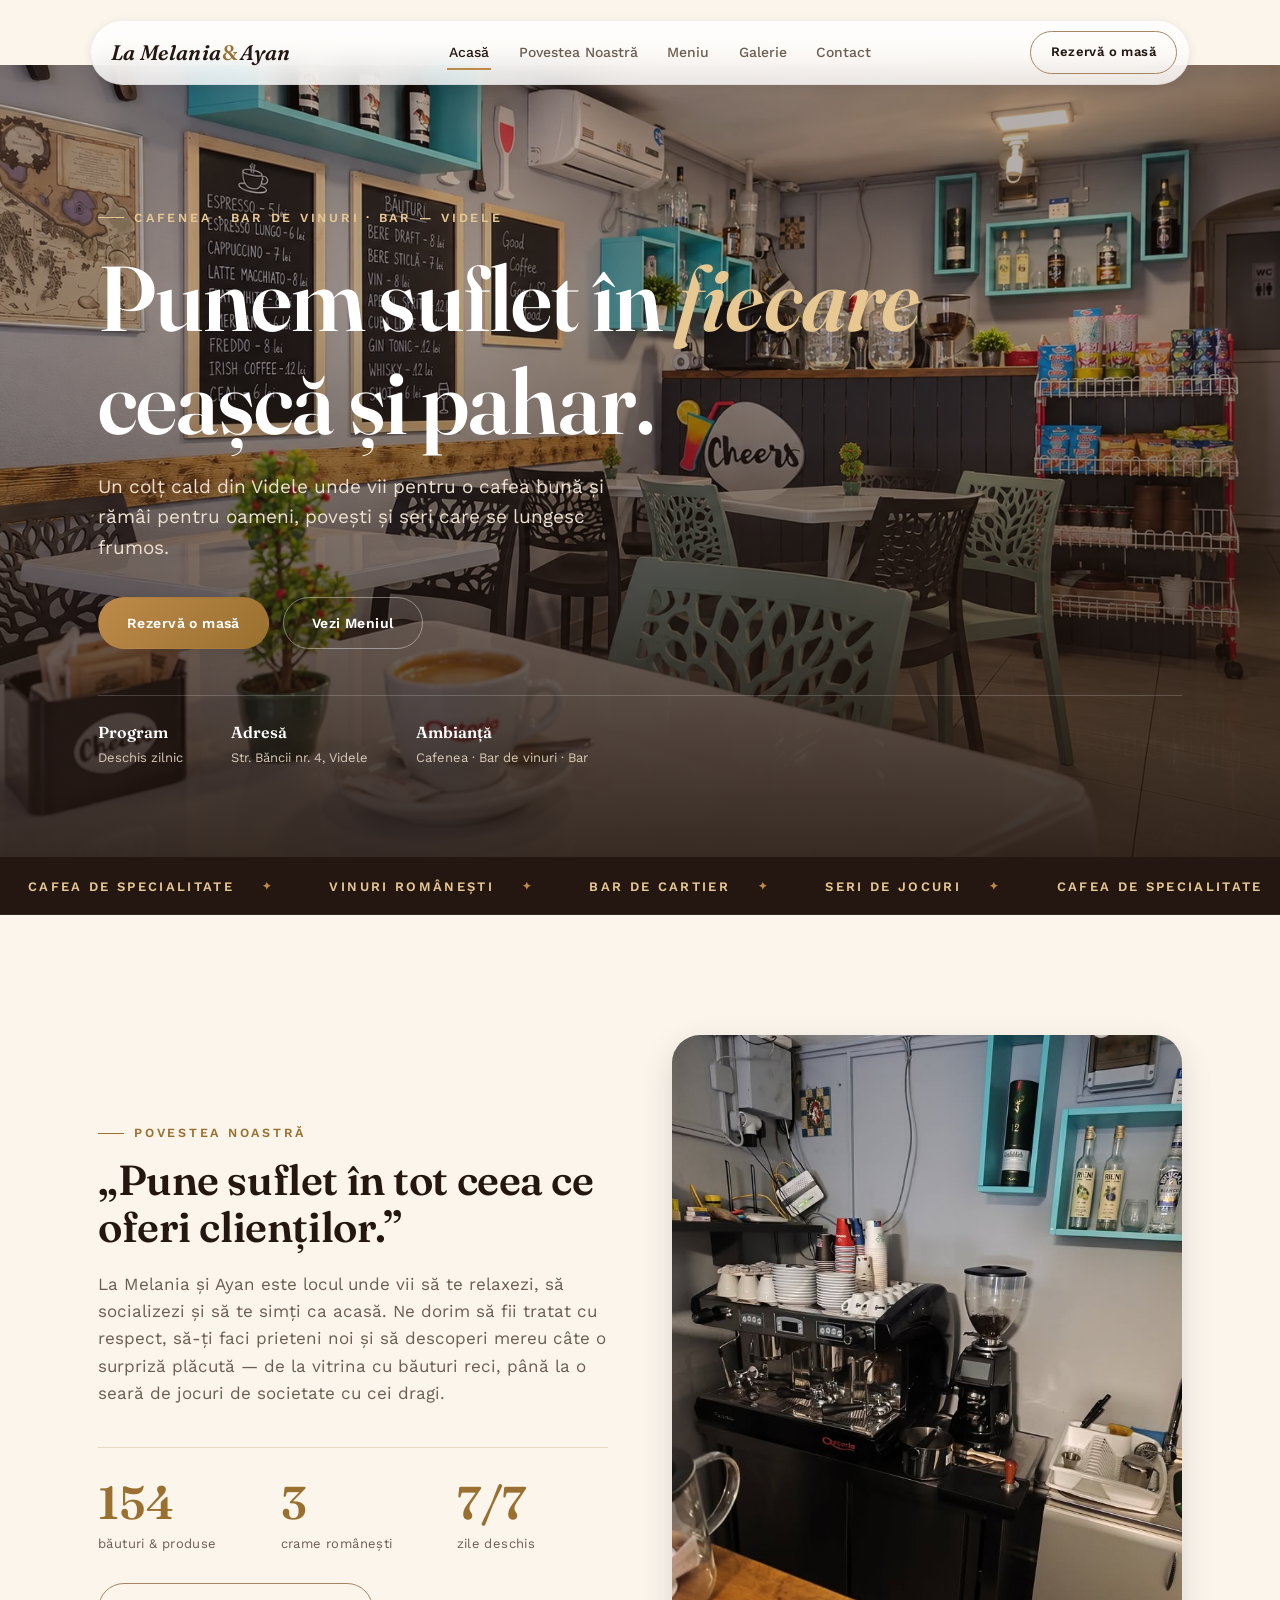
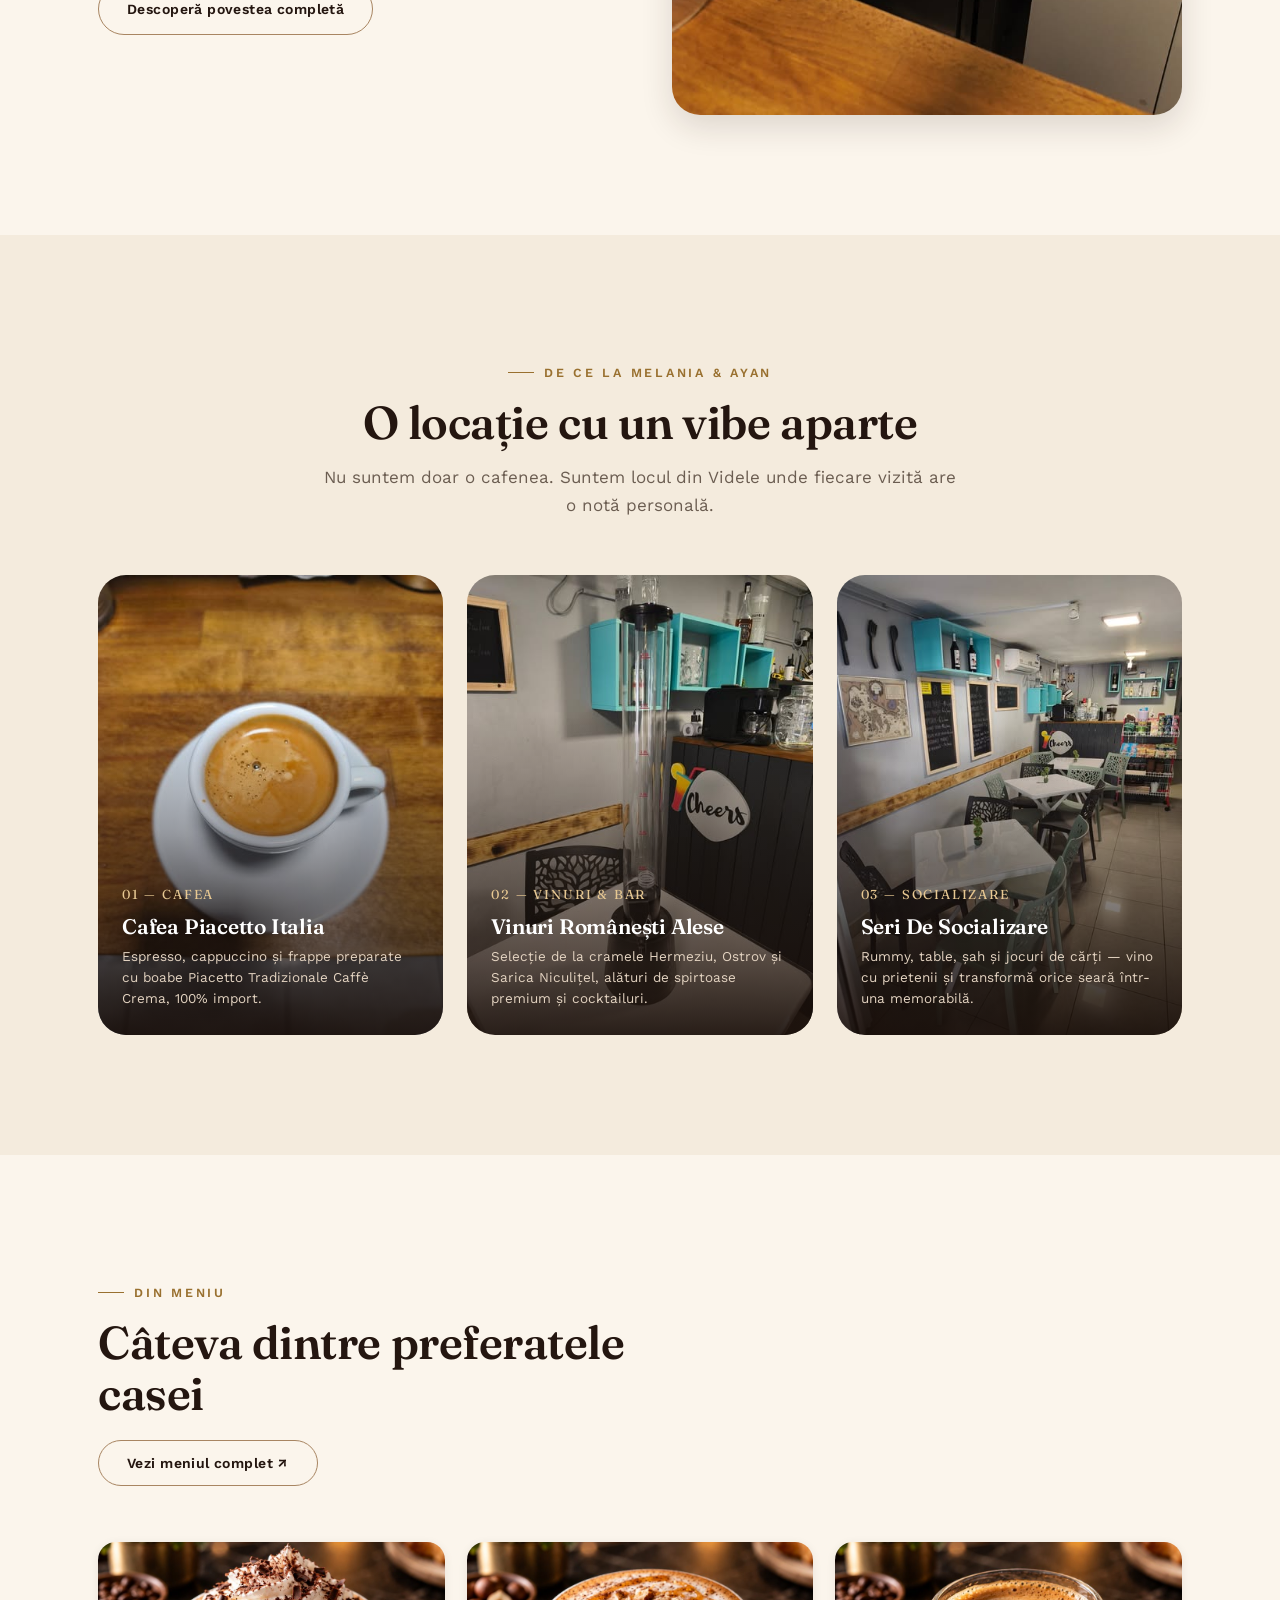
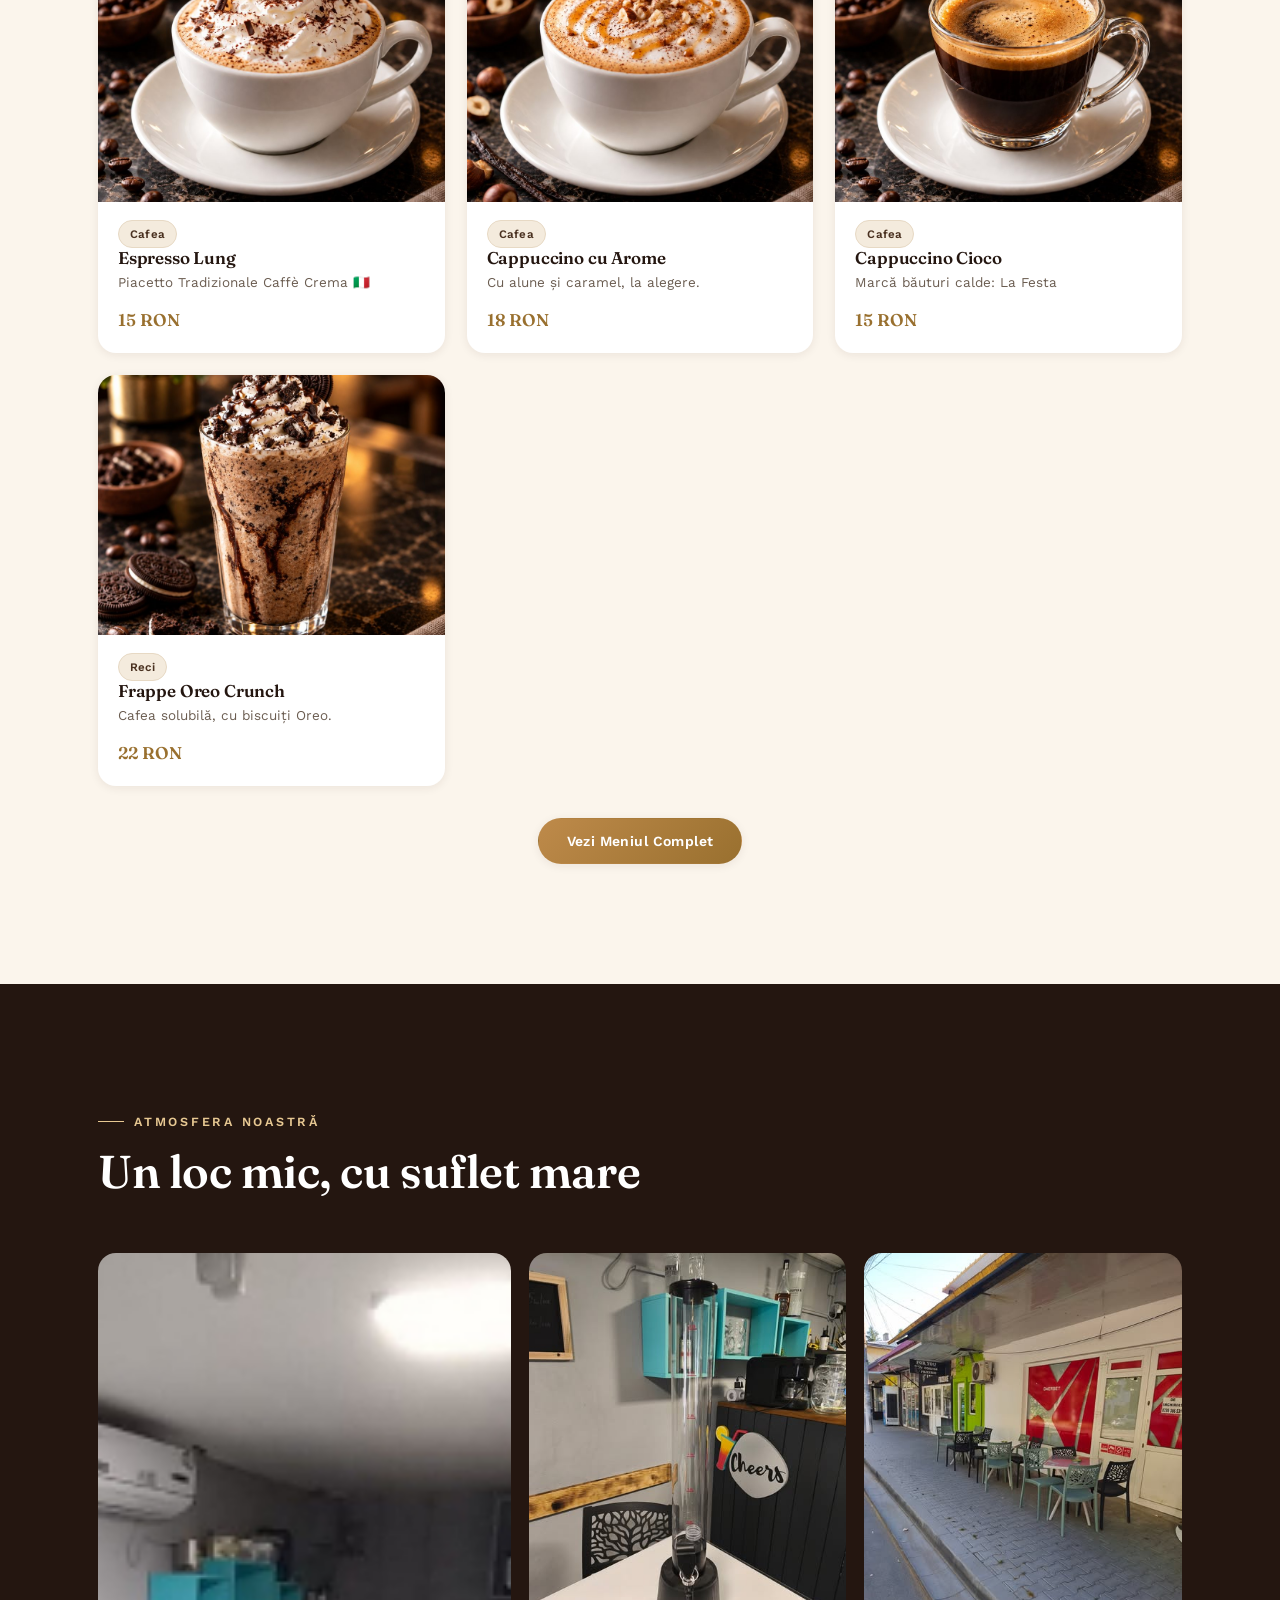
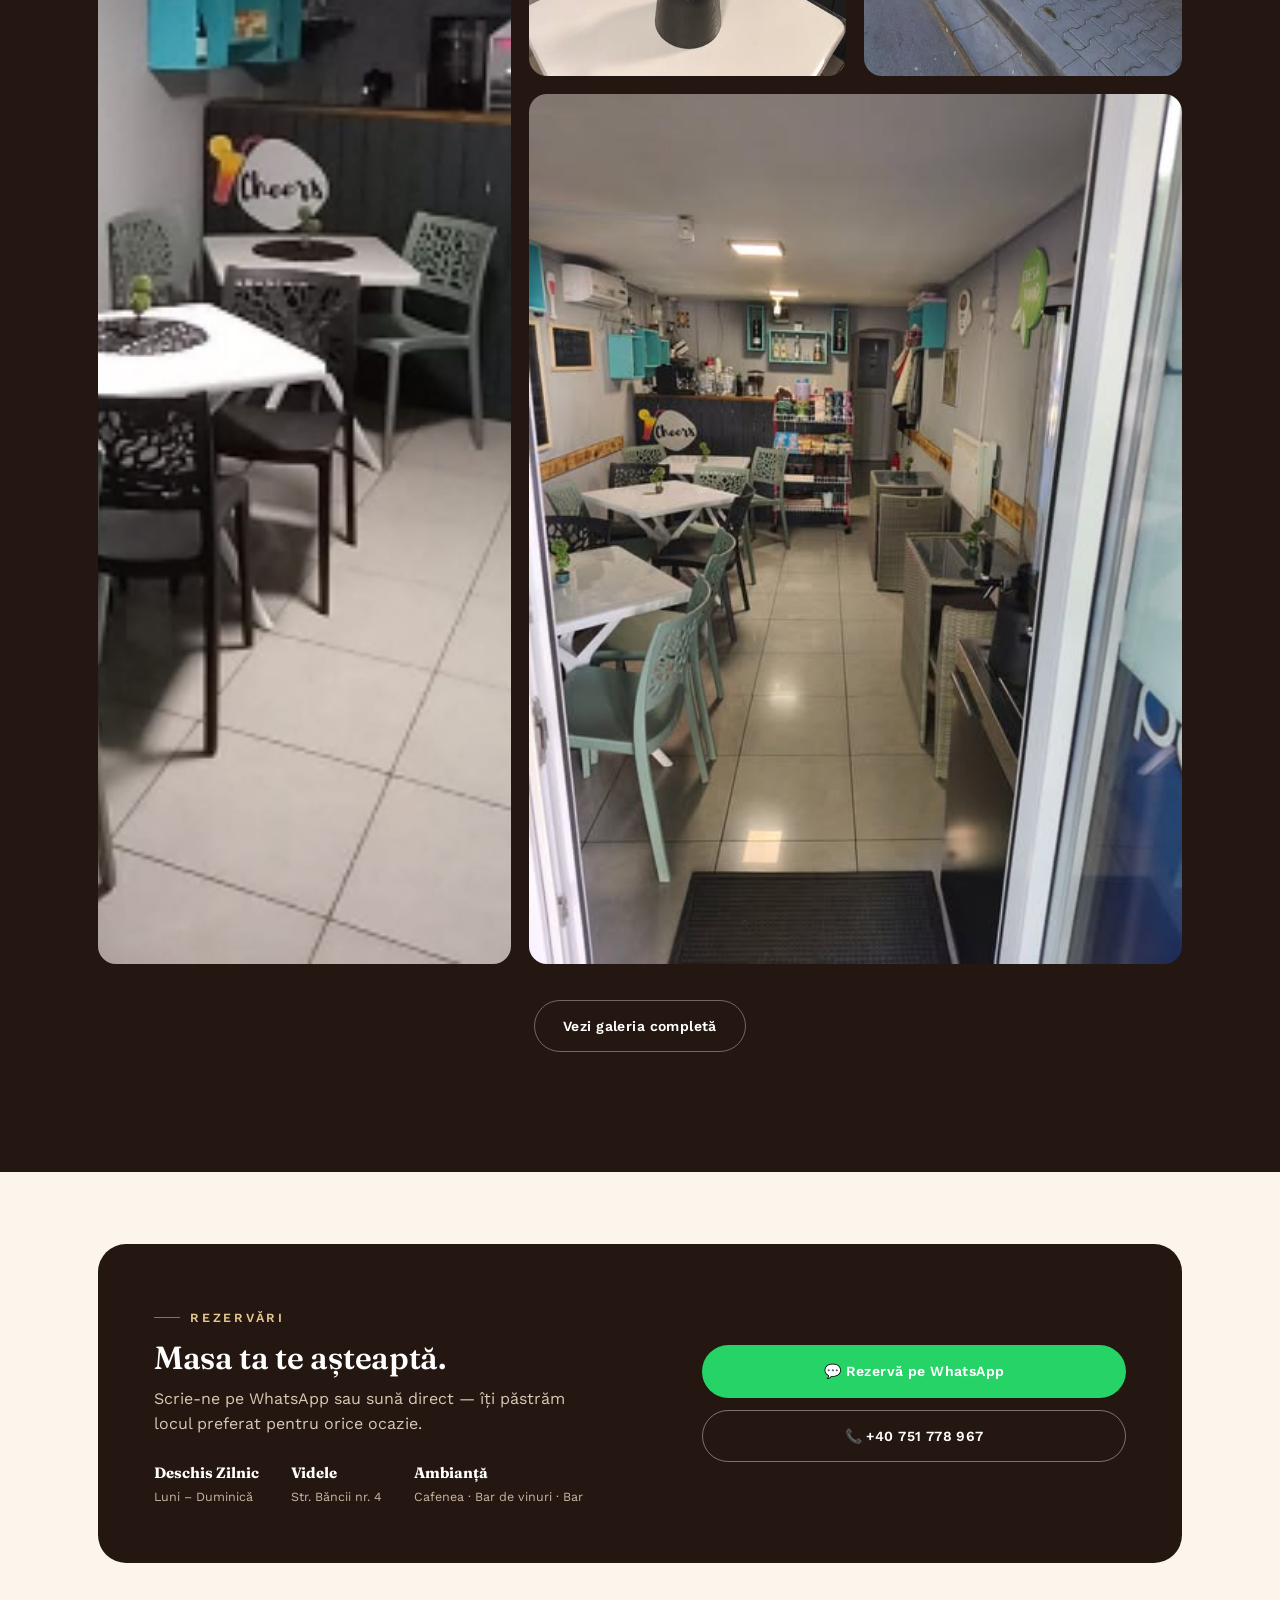
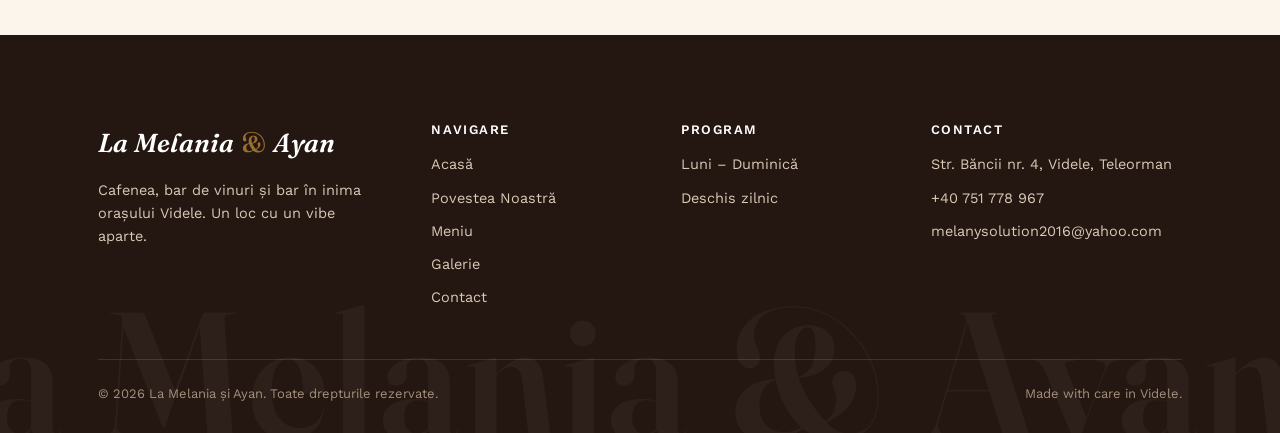
==== index.html @ 6fc686be "Add 9:16 mobile hero video Mobile viewports (<769px) now get their own vertical hero video instead o" ====
<!DOCTYPE html>
<html lang="ro">
<head>
<meta charset="UTF-8">
<meta name="viewport" content="width=device-width, initial-scale=1.0">
<title>La Melania și Ayan — Coffee Shop &amp; Wine Bar, Videle</title>
<meta name="description" content="La Melania și Ayan — cafenea, bar de vinuri și bar în Videle, Teleorman. Cafea de specialitate, vinuri românești și seri relaxate, într-un loc cu suflet.">
<link rel="icon" href="images/logo.png">
<link rel="preconnect" href="https://fonts.googleapis.com">
<link rel="preconnect" href="https://fonts.gstatic.com" crossorigin>
<link href="https://fonts.googleapis.com/css2?family=Fraunces:ital,opsz,wght@0,9..144,500;0,9..144,600;1,9..144,500&family=Work+Sans:wght@400;500;600;700&display=swap" rel="stylesheet">
<link rel="stylesheet" href="css/style.css">
</head>
<body>

<div class="nav-wrap">
  <nav class="navbar">
    <a href="index.html" class="nav-logo brand-wordmark">La Melania <span class="amp">&amp;</span> Ayan</a>
    <div class="nav-links">
      <a href="index.html">Acasă</a>
      <a href="despre.html">Povestea Noastră</a>
      <a href="meniu.html">Meniu</a>
      <a href="galerie.html">Galerie</a>
      <a href="contact.html">Contact</a>
    </div>
    <div class="nav-cta">
      <a href="contact.html" class="btn btn-ghost btn-sm">Rezervă o masă</a>
      <button class="nav-burger" aria-label="Meniu"><span></span><span></span><span></span></button>
    </div>
  </nav>
</div>
<div class="mobile-menu">
  <a href="index.html">Acasă</a>
  <a href="despre.html">Povestea Noastră</a>
  <a href="meniu.html">Meniu</a>
  <a href="galerie.html">Galerie</a>
  <a href="contact.html">Contact</a>
  <a href="contact.html" class="btn btn-primary">Rezervă o masă</a>
</div>

<!-- ================= HERO ================= -->
<header class="hero">
  <div class="hero-media">
    <video class="hero-bg-video-desktop" autoplay muted loop playsinline poster="images/hero-interior.webp">
      <source src="videos/hero-desktop.mp4" type="video/mp4">
    </video>
    <video class="hero-bg-video-mobile" autoplay muted loop playsinline poster="images/hero-interior.webp">
      <source src="videos/hero-mobile.mp4" type="video/mp4">
    </video>
  </div>
  <div class="container hero-content">
    <span class="eyebrow">Cafenea · Bar de Vinuri · Bar — Videle</span>
    <h1 class="hero-title">Punem suflet în <em>fiecare</em> ceașcă și pahar.</h1>
    <p class="hero-sub">Un colț cald din Videle unde vii pentru o cafea bună și rămâi pentru oameni, povești și seri care se lungesc frumos.</p>
    <div class="hero-actions">
      <a href="contact.html" class="btn btn-primary">Rezervă o masă</a>
      <a href="meniu.html" class="btn btn-ghost" style="color:#fff;border-color:rgba(255,255,255,.4)">Vezi Meniul</a>
    </div>
    <div class="hero-meta">
      <div><strong>Program</strong>Deschis zilnic</div>
      <div><strong>Adresă</strong>Str. Băncii nr. 4, Videle</div>
      <div><strong>Ambianță</strong>Cafenea · Bar de vinuri · Bar</div>
    </div>
  </div>
</header>

<!-- ================= MARQUEE ================= -->
<div class="marquee">
  <div class="marquee-track">
    <span>Cafea De Specialitate</span><span>Vinuri Românești</span><span>Bar De Cartier</span><span>Seri De Jocuri</span>
    <span>Cafea De Specialitate</span><span>Vinuri Românești</span><span>Bar De Cartier</span><span>Seri De Jocuri</span>
  </div>
</div>

<!-- ================= STORY TEASER ================= -->
<section class="section">
  <div class="container">
    <div class="grid-split">
      <div class="reveal">
        <span class="eyebrow">Povestea Noastră</span>
        <h2 style="font-size:clamp(28px,3.6vw,42px);margin-top:14px;">„Pune suflet în tot ceea ce oferi clienților.”</h2>
        <p style="margin-top:20px;color:var(--ink-soft);font-size:17px;">
          La Melania și Ayan este locul unde vii să te relaxezi, să socializezi și să te simți ca acasă. Ne dorim să fii tratat cu respect,
          să-ți faci prieteni noi și să descoperi mereu câte o surpriză plăcută — de la vitrina cu băuturi reci, până la o seară de jocuri
          de societate cu cei dragi.
        </p>
        <div class="counter-row">
          <div class="counter-item"><strong data-count="154">0</strong><span>băuturi &amp; produse</span></div>
          <div class="counter-item"><strong data-count="3">0</strong><span>crame românești</span></div>
          <div class="counter-item"><strong data-count="7" data-suffix="/7">0</strong><span>zile deschis</span></div>
        </div>
        <a href="despre.html" class="btn btn-ghost" style="margin-top:28px;">Descoperă povestea completă</a>
      </div>
      <div class="reveal" style="border-radius:var(--radius-lg);overflow:hidden;box-shadow:var(--shadow-md);">
        <img src="images/espresso-machine.jpg" alt="Aparatul de espresso La Melania și Ayan">
      </div>
    </div>
  </div>
</section>

<!-- ================= FEATURE CARDS ================= -->
<section class="section section--cream">
  <div class="container">
    <div class="section-head center">
      <span class="eyebrow">De Ce La Melania &amp; Ayan</span>
      <h2>O locație cu un vibe aparte</h2>
      <p>Nu suntem doar o cafenea. Suntem locul din Videle unde fiecare vizită are o notă personală.</p>
    </div>
    <div class="reveal feature-grid">
      <div class="feature-card">
        <img src="images/espresso-cup.jpg" alt="Cafea Piacetto la La Melania și Ayan">
        <div class="feature-card-body">
          <span class="feature-card-num">01 — Cafea</span>
          <h3>Cafea Piacetto Italia</h3>
          <p>Espresso, cappuccino și frappe preparate cu boabe Piacetto Tradizionale Caffè Crema, 100% import.</p>
        </div>
      </div>
      <div class="feature-card">
        <img src="images/carafa.jpg" alt="Băuturi reci și limonadă la La Melania și Ayan">
        <div class="feature-card-body">
          <span class="feature-card-num">02 — Vinuri &amp; Bar</span>
          <h3>Vinuri Românești Alese</h3>
          <p>Selecție de la cramele Hermeziu, Ostrov și Sarica Niculițel, alături de spirtoase premium și cocktailuri.</p>
        </div>
      </div>
      <div class="feature-card">
        <img src="images/interior-tables.jpg" alt="Zona de mese și socializare la La Melania și Ayan">
        <div class="feature-card-body">
          <span class="feature-card-num">03 — Socializare</span>
          <h3>Seri De Socializare</h3>
          <p>Rummy, table, șah și jocuri de cărți — vino cu prietenii și transformă orice seară într-una memorabilă.</p>
        </div>
      </div>
    </div>
  </div>
</section>

<!-- ================= MENU HIGHLIGHT (PHOTOS) ================= -->
<section class="section">
  <div class="container">
    <div style="display:flex;justify-content:space-between;align-items:flex-end;flex-wrap:wrap;gap:20px;" class="section-head">
      <div>
        <span class="eyebrow">Din Meniu</span>
        <h2 style="margin-top:14px;">Câteva dintre preferatele casei</h2>
      </div>
      <button type="button" class="btn btn-ghost" id="openMenuModal">Vezi meniul complet ↗</button>
    </div>
    <div class="reveal menu-photo-grid">
      <div class="menu-photo-card">
        <div class="photo"><img src="images/menu/espresso-lung.jpg" alt="Espresso Lung La Melania și Ayan"></div>
        <div class="caption">
          <span class="tag">Cafea</span>
          <h3>Espresso Lung</h3>
          <p>Piacetto Tradizionale Caffè Crema 🇮🇹</p>
          <p class="price">15 RON</p>
        </div>
      </div>
      <div class="menu-photo-card">
        <div class="photo"><img src="images/menu/cappuccino-arome.jpg" alt="Cappuccino cu Arome La Melania și Ayan"></div>
        <div class="caption">
          <span class="tag">Cafea</span>
          <h3>Cappuccino cu Arome</h3>
          <p>Cu alune și caramel, la alegere.</p>
          <p class="price">18 RON</p>
        </div>
      </div>
      <div class="menu-photo-card">
        <div class="photo"><img src="images/menu/cappuccino-cioco.jpg" alt="Cappuccino Cioco La Melania și Ayan"></div>
        <div class="caption">
          <span class="tag">Cafea</span>
          <h3>Cappuccino Cioco</h3>
          <p>Marcă băuturi calde: La Festa</p>
          <p class="price">15 RON</p>
        </div>
      </div>
      <div class="menu-photo-card">
        <div class="photo"><img src="images/menu/frappe-oreo.jpg" alt="Frappe Oreo Crunch La Melania și Ayan"></div>
        <div class="caption">
          <span class="tag">Reci</span>
          <h3>Frappe Oreo Crunch</h3>
          <p>Cafea solubilă, cu biscuiți Oreo.</p>
          <p class="price">22 RON</p>
        </div>
      </div>
    </div>
    <div style="text-align:center;margin-top:32px;">
      <button type="button" class="btn btn-primary" id="openMenuModal2">Vezi Meniul Complet</button>
    </div>
  </div>
</section>

<!-- ================= FULL MENU MODAL ================= -->
<div class="menu-modal-overlay" id="menuModalOverlay">
  <div class="menu-modal-panel">
    <div class="menu-modal-head">
      <div>
        <span class="eyebrow">Meniu Complet</span>
        <h2 style="margin-top:10px;">La Melania &amp; Ayan</h2>
      </div>
      <button type="button" class="menu-modal-close" id="closeMenuModal" aria-label="Închide">✕</button>
    </div>
    <div class="menu-modal-toolbar">
      <div class="menu-toolbar" style="margin-bottom:0;">
        <div class="pill-tabs" id="modalMenuTabs"></div>
        <div class="menu-search"><input type="text" id="modalMenuSearch" placeholder="Caută în meniu…"></div>
      </div>
    </div>
    <div class="menu-modal-body" id="modalMenuPanel"></div>
  </div>
</div>

<!-- ================= GALLERY TEASER ================= -->
<section class="section section--dark">
  <div class="container">
    <div class="section-head">
      <span class="eyebrow">Atmosfera Noastră</span>
      <h2>Un loc mic, cu suflet mare</h2>
    </div>
    <div class="reveal gallery-teaser-grid">
      <a href="galerie.html" class="span-2-rows">
        <img src="images/interior-wide.jpg" alt="Interior La Melania și Ayan">
      </a>
      <a href="galerie.html">
        <img src="images/carafa.jpg" alt="Limonadă la dozator">
      </a>
      <a href="galerie.html">
        <img src="images/storefront.jpg" alt="Terasa La Melania și Ayan">
      </a>
      <a href="galerie.html" class="span-2-cols">
        <img src="images/interior-entrance.jpg" alt="Intrare La Melania și Ayan">
      </a>
    </div>
    <div style="text-align:center;margin-top:36px;">
      <a href="galerie.html" class="btn btn-ghost">Vezi galeria completă</a>
    </div>
  </div>
</section>

<!-- ================= WHATSAPP RESERVATION CTA ================= -->
<section class="section--tight">
  <div class="container">
    <div class="reveal cta-band">
      <div class="cta-band-info">
        <span class="eyebrow" style="color:var(--gold-soft);">Rezervări</span>
        <h3 style="margin-top:12px;">Masa ta te așteaptă.</h3>
        <p>Scrie-ne pe WhatsApp sau sună direct — îți păstrăm locul preferat pentru orice ocazie.</p>
        <div class="cta-hours">
          <div><strong>Deschis Zilnic</strong>Luni – Duminică</div>
          <div><strong>Videle</strong>Str. Băncii nr. 4</div>
          <div><strong>Ambianță</strong>Cafenea · Bar de vinuri · Bar</div>
        </div>
      </div>
      <div class="cta-band-actions">
        <a href="https://wa.me/40751778967?text=Bună%2C%20aș%20dori%20să%20rezerv%20o%20masă%20la%20La%20Melania%20și%20Ayan." class="btn btn-whatsapp" target="_blank" rel="noopener">💬 Rezervă pe WhatsApp</a>
        <a href="tel:+40751778967" class="btn btn-ghost" style="color:#fff;border-color:rgba(255,255,255,.4)">📞 +40 751 778 967</a>
      </div>
    </div>
  </div>
</section>

<footer class="site-footer">
  <span class="footer-watermark">La Melania &amp; Ayan</span>
  <div class="container">
    <div class="footer-grid">
      <div>
        <div class="footer-brand"><span class="brand-wordmark">La Melania <span class="amp">&amp;</span> Ayan</span></div>
        <p style="font-size:14.5px;max-width:32ch;">Cafenea, bar de vinuri și bar în inima orașului Videle. Un loc cu un vibe aparte.</p>
      </div>
      <div class="footer-col">
        <h4>Navigare</h4>
        <ul>
          <li><a href="index.html">Acasă</a></li>
          <li><a href="despre.html">Povestea Noastră</a></li>
          <li><a href="meniu.html">Meniu</a></li>
          <li><a href="galerie.html">Galerie</a></li>
          <li><a href="contact.html">Contact</a></li>
        </ul>
      </div>
      <div class="footer-col">
        <h4>Program</h4>
        <ul>
          <li>Luni – Duminică</li>
          <li>Deschis zilnic</li>
        </ul>
      </div>
      <div class="footer-col">
        <h4>Contact</h4>
        <ul>
          <li>Str. Băncii nr. 4, Videle, Teleorman</li>
          <li><a href="tel:+40751778967">+40 751 778 967</a></li>
          <li><a href="mailto:melanysolution2016@yahoo.com">melanysolution2016@yahoo.com</a></li>
        </ul>
      </div>
    </div>
    <div class="footer-bottom">
      <span>© 2026 La Melania și Ayan. Toate drepturile rezervate.</span>
      <span>Made with care in Videle.</span>
    </div>
  </div>
</footer>

<script src="js/menu-data.js"></script>
<script src="js/menu-render.js"></script>
<script src="js/main.js"></script>
<script>
  (function () {
    const overlay = document.getElementById("menuModalOverlay");
    const openBtns = [document.getElementById("openMenuModal"), document.getElementById("openMenuModal2")];
    const closeBtn = document.getElementById("closeMenuModal");
    if (!overlay) return;

    function openModal() {
      overlay.classList.add("is-open");
      document.body.classList.add("modal-open");
      initMenuUI({
        tabsEl: document.getElementById("modalMenuTabs"),
        panelEl: document.getElementById("modalMenuPanel"),
        searchEl: document.getElementById("modalMenuSearch"),
      });
    }
    function closeModal() {
      overlay.classList.remove("is-open");
      document.body.classList.remove("modal-open");
    }

    openBtns.forEach((btn) => btn && btn.addEventListener("click", openModal));
    closeBtn.addEventListener("click", closeModal);
    overlay.addEventListener("click", (e) => { if (e.target === overlay) closeModal(); });
    document.addEventListener("keydown", (e) => { if (e.key === "Escape") closeModal(); });
  })();
</script>
</body>
</html>
---- css/style.css ----
/* ============================================================
   La Melania și Ayan — design tokens + base styles
   ============================================================ */

:root{
  /* -- palette: light cream mixed with warm espresso cocoa -- */
  --cream:        #FBF5EC;
  --cream-soft:   #F4EBDD;
  --cream-line:   #E7D9C4;
  --paper:        #FFFFFF;

  --cocoa-950:    #241610;
  --cocoa-900:    #2E1D14;
  --cocoa-700:    #4A3120;
  --cocoa-500:    #6E4B32;
  --cocoa-300:    #A88562;

  --gold:         #BE8A4A;
  --gold-dark:    #99702F;
  --gold-soft:    #E7C892;

  --ink:          #2A2019;
  --ink-soft:     #6B5D51;

  --shadow-sm:    0 2px 10px rgba(46, 29, 20, 0.08);
  --shadow-md:    0 12px 32px rgba(46, 29, 20, 0.14);
  --shadow-lg:    0 24px 60px rgba(46, 29, 20, 0.22);

  --radius-sm:    10px;
  --radius-md:    18px;
  --radius-lg:    28px;
  --radius-pill:  999px;

  --font-display: "Fraunces", "Iowan Old Style", Georgia, serif;
  --font-body:    "Work Sans", "Segoe UI", sans-serif;

  --container:    1180px;
}

*, *::before, *::after{ box-sizing: border-box; }
html{ scroll-behavior: auto; }
body{
  margin:0;
  background: var(--cream);
  color: var(--ink);
  font-family: var(--font-body);
  font-size: 16px;
  line-height: 1.6;
  -webkit-font-smoothing: antialiased;
  overflow-x: hidden;
}
img{ max-width:100%; display:block; }
a{ color: inherit; text-decoration: none; }
ul{ list-style:none; margin:0; padding:0; }
h1,h2,h3,h4{
  font-family: var(--font-display);
  font-weight: 600;
  color: var(--cocoa-950);
  line-height: 1.12;
  margin: 0;
  letter-spacing: -0.01em;
}
p{ margin:0; }
button{ font-family: inherit; cursor:pointer; }

.container{
  width:100%;
  max-width: var(--container);
  margin-inline:auto;
  padding-inline: clamp(20px, 5vw, 48px);
}

.eyebrow{
  display:inline-flex;
  align-items:center;
  gap:10px;
  font-family: var(--font-body);
  font-size: 12.5px;
  font-weight: 600;
  letter-spacing: 0.22em;
  text-transform: uppercase;
  color: var(--gold-dark);
}
.eyebrow::before{
  content:"";
  width: 26px; height:1px;
  background: var(--gold-dark);
  display:inline-block;
}

.section{ padding: clamp(64px, 10vw, 120px) 0; }
.section--tight{ padding: clamp(40px, 6vw, 72px) 0; }
.section--cream{ background: var(--cream-soft); }
.section--dark{ background: var(--cocoa-950); color: var(--cream-soft); }
.section--dark h1, .section--dark h2, .section--dark h3{ color: var(--paper); }
.section--dark .eyebrow{ color: var(--gold-soft); }
.section--dark .eyebrow::before{ background: var(--gold-soft); }

.section-head{
  max-width: 640px;
  margin-bottom: clamp(32px, 5vw, 56px);
}
.section-head.center{ margin-inline:auto; text-align:center; }
.section-head h2{ font-size: clamp(30px, 4vw, 46px); margin-top:14px; }
.section-head p{ margin-top:16px; color: var(--ink-soft); font-size:17px; }
.section--dark .section-head p{ color: #D9C9B6; }

/* ---------------- buttons ---------------- */
.btn{
  display:inline-flex;
  align-items:center;
  justify-content:center;
  gap:8px;
  padding: 14px 28px;
  border-radius: var(--radius-pill);
  font-size: 14px;
  font-weight: 600;
  letter-spacing: 0.03em;
  border: 1px solid transparent;
  transition: transform .25s ease, box-shadow .25s ease, background .25s ease, color .25s ease, border-color .25s ease;
  white-space: nowrap;
}
.btn-primary{
  background: linear-gradient(135deg, var(--gold) 0%, var(--gold-dark) 100%);
  color: #fff;
  box-shadow: var(--shadow-sm);
}
.btn-primary:hover{ transform: translateY(-2px); box-shadow: var(--shadow-md); }
.btn-ghost{
  background: transparent;
  color: var(--cocoa-950);
  border-color: var(--cocoa-300);
}
.btn-ghost:hover{ background: var(--cocoa-950); color:#fff; border-color: var(--cocoa-950); }
.section--dark .btn-ghost{ color:#fff; border-color: rgba(255,255,255,.35); }
.section--dark .btn-ghost:hover{ background:#fff; color: var(--cocoa-950); }
.btn-sm{ padding: 10px 20px; font-size: 13px; }

/* ---------------- navbar (floating pill, sticky) ---------------- */
.nav-wrap{
  position: sticky;
  top: clamp(10px, 2vw, 20px);
  z-index: 100;
  padding-inline: clamp(14px, 4vw, 32px);
  display:flex;
  justify-content:center;
  pointer-events:none;
}
.navbar{
  pointer-events:all;
  width:100%;
  max-width: 1100px;
  display:flex;
  align-items:center;
  justify-content:space-between;
  gap: 18px;
  background: rgba(255,255,255,0.82);
  backdrop-filter: blur(14px) saturate(160%);
  -webkit-backdrop-filter: blur(14px) saturate(160%);
  border: 1px solid rgba(46,29,20,0.06);
  border-radius: var(--radius-pill);
  padding: 10px 12px 10px 20px;
  box-shadow: var(--shadow-sm);
  transition: box-shadow .3s ease, padding .3s ease, background .3s ease;
}
.navbar.is-scrolled{
  box-shadow: var(--shadow-md);
  background: rgba(255,255,255,0.94);
}
.brand-wordmark{
  font-family: var(--font-display);
  font-style: italic;
  font-weight: 600;
  letter-spacing: 0.01em;
  white-space: nowrap;
}
.brand-wordmark .amp{
  font-style: normal;
  color: var(--gold-dark);
  margin: 0 .06em;
  font-weight: 500;
}
.nav-logo{
  display:flex; align-items:center;
  font-size: 21px;
  color: var(--cocoa-950);
}
.nav-logo .amp{ color: var(--gold-dark); }
.nav-links{
  display:flex;
  align-items:center;
  gap: clamp(14px, 2vw, 30px);
}
.nav-links a{
  font-size: 14px;
  font-weight: 500;
  color: var(--ink-soft);
  position:relative;
  padding: 6px 2px;
  transition: color .2s ease;
}
.nav-links a::after{
  content:"";
  position:absolute; left:0; right:100%; bottom:0;
  height:2px; background: var(--gold);
  transition: right .25s ease;
}
.nav-links a:hover, .nav-links a.active{ color: var(--cocoa-950); }
.nav-links a:hover::after, .nav-links a.active::after{ right:0; }
.nav-cta{ display:flex; align-items:center; gap:10px; }
.nav-burger{
  display:none;
  width:40px; height:40px;
  border-radius:50%;
  border:1px solid var(--cream-line);
  background:#fff;
  align-items:center; justify-content:center;
  flex-direction:column; gap:4px;
}
.nav-burger span{ width:16px; height:2px; background: var(--cocoa-950); display:block; transition: all .25s ease; }
.nav-burger.is-open span:nth-child(1){ transform: translateY(6px) rotate(45deg); }
.nav-burger.is-open span:nth-child(2){ opacity:0; }
.nav-burger.is-open span:nth-child(3){ transform: translateY(-6px) rotate(-45deg); }

.mobile-menu{
  position: fixed;
  inset: 88px 14px auto 14px;
  background: var(--paper);
  border-radius: var(--radius-md);
  box-shadow: var(--shadow-lg);
  padding: 18px;
  display:flex;
  flex-direction:column;
  gap: 4px;
  transform: translateY(-12px);
  opacity:0;
  pointer-events:none;
  transition: all .28s ease;
  z-index: 99;
}
.mobile-menu.is-open{ transform: translateY(0); opacity:1; pointer-events:all; }
.mobile-menu a{
  padding: 13px 10px;
  font-size: 16px;
  font-weight: 500;
  border-bottom: 1px solid var(--cream-soft);
}
.mobile-menu .btn{ margin-top:10px; }

@media (max-width: 860px){
  .nav-links{ display:none; }
  .nav-burger{ display:flex; }
  .nav-cta .btn-ghost{ display:none; }
}

/* ---------------- hero ---------------- */
.hero{
  position:relative;
  min-height: 88vh;
  overflow:hidden;
}
.hero-media{
  position:absolute; inset:0;
  z-index:0;
}
.hero-media img, .hero-media video{
  width:100%; height:100%; object-fit:cover;
  filter: saturate(1.05) contrast(1.03);
}
.hero-media .hero-bg-video-desktop{ display:none; }
.hero-media .hero-bg-video-mobile{ display:block; }
@media (min-width: 769px){
  .hero-media .hero-bg-video-desktop{ display:block; }
  .hero-media .hero-bg-video-mobile{ display:none; }
}
.hero-media::after{
  content:"";
  position:absolute; inset:0;
  background: linear-gradient(180deg, rgba(36,22,16,.35) 0%, rgba(36,22,16,.35) 30%, rgba(30,18,12,.88) 100%);
}
.hero-content{
  position:absolute; z-index:1;
  left:0; right:0; bottom:0;
  width:100%;
  padding-bottom: clamp(48px, 7vw, 88px);
  color:#fff;
}
.hero-content .eyebrow{ color: var(--gold-soft); }
.hero-content .eyebrow::before{ background: var(--gold-soft); }
.hero-title{
  color: #fff;
  font-size: clamp(46px, 8vw, 92px);
  margin-top: 18px;
  max-width: 16ch;
}
.hero-title em{ font-style: italic; color: var(--gold-soft); }
.hero-sub{
  margin-top: 20px;
  max-width: 46ch;
  font-size: clamp(16px, 1.6vw, 19px);
  color: #EDE0D0;
}
.hero-actions{
  margin-top: 34px;
  display:flex; flex-wrap:wrap; gap:14px; align-items:center;
}
.hero-meta{
  margin-top: 46px;
  display:flex; flex-wrap:wrap; gap: clamp(20px,4vw,48px);
  padding-top: 24px;
  border-top: 1px solid rgba(255,255,255,.18);
}
.hero-meta div{ font-size:13px; color:#D9C9B6; }
.hero-meta strong{ display:block; font-family: var(--font-display); font-size:16px; color:#fff; margin-bottom:2px; font-weight:600; }

.page-hero{
  position:relative;
  min-height: 46vh;
  overflow:hidden;
}
.page-hero .hero-media img{ filter: saturate(1.02) contrast(1.02) brightness(.92); }
.page-hero .hero-content{ padding-bottom: clamp(40px,6vw,64px); }
.page-hero .hero-title{ font-size: clamp(38px, 6vw, 62px); }

/* ---------------- marquee ticker ---------------- */
.marquee{
  background: var(--cocoa-950);
  color: var(--gold-soft);
  overflow:hidden;
  white-space:nowrap;
  padding: 16px 0;
  border-bottom: 1px solid rgba(255,255,255,.08);
}
.marquee-track{
  display:inline-flex;
  animation: marquee-scroll 32s linear infinite;
}
.marquee-track span{
  display:inline-flex;
  align-items:center;
  font-family: var(--font-body);
  font-size: 13px;
  font-weight:600;
  letter-spacing: 0.18em;
  text-transform:uppercase;
  padding: 0 28px;
}
.marquee-track span::after{
  content:"✦";
  margin-left: 28px;
  color: var(--gold);
  font-size:11px;
}
@keyframes marquee-scroll{
  from{ transform: translateX(0); }
  to{ transform: translateX(-50%); }
}
@media (prefers-reduced-motion: reduce){
  .marquee-track{ animation: none; }
}

/* ---------------- counter stats ---------------- */
.counter-row{
  display:flex;
  flex-wrap:wrap;
  gap: clamp(28px, 5vw, 64px);
  margin-top: 40px;
  padding-top: 32px;
  border-top: 1px solid var(--cream-line);
}
.counter-item strong{
  display:block;
  font-family: var(--font-display);
  font-size: clamp(34px, 4vw, 46px);
  font-weight:600;
  color: var(--gold-dark);
  line-height:1;
}
.counter-item span{
  display:block;
  margin-top:8px;
  font-size: 13px;
  color: var(--ink-soft);
  letter-spacing:.03em;
}

/* ---------------- reusable responsive grids ---------------- */
.grid-split{
  display:grid;
  grid-template-columns: 1fr 1fr;
  gap: 64px;
  align-items:center;
}
.grid-split.uneven{ grid-template-columns: 1.1fr .9fr; align-items:start; }
@media (max-width: 860px){
  .grid-split, .grid-split.uneven{ grid-template-columns: 1fr; gap: 36px; }
}

.menu-highlight-grid{
  display:grid;
  grid-template-columns: repeat(4, 1fr);
  gap: 22px;
}
.menu-highlight-card{
  background: var(--paper);
  border-radius: var(--radius-md);
  overflow:hidden;
  box-shadow: var(--shadow-sm);
  padding: 26px 22px;
  min-width:0;
}
.menu-highlight-card h3{ font-size:18px; margin-top:14px; overflow-wrap:break-word; }
.menu-highlight-card p{ color:var(--ink-soft); font-size:14px; margin-top:6px; }
.menu-highlight-card .price{ margin-top:16px; font-family:var(--font-display); color:var(--gold-dark); font-size:19px; font-weight:600; }
@media (max-width: 980px){
  .menu-highlight-grid{ grid-template-columns: repeat(2, 1fr); }
}
@media (max-width: 560px){
  .menu-highlight-grid{ grid-template-columns: 1fr; }
}

.gallery-teaser-grid{
  display:grid;
  grid-template-columns: 1.3fr 1fr 1fr;
  gap: 18px;
}
.gallery-teaser-grid a{ border-radius: var(--radius-md); overflow:hidden; display:block; }
.gallery-teaser-grid a img{ width:100%; height:100%; object-fit:cover; }
.gallery-teaser-grid .span-2-rows{ grid-row: span 2; }
.gallery-teaser-grid .span-2-cols{ grid-column: span 2; }
@media (max-width: 860px){
  .gallery-teaser-grid{ grid-template-columns: 1fr 1fr; }
  .gallery-teaser-grid .span-2-rows{ grid-row: auto; }
}
@media (max-width: 560px){
  .gallery-teaser-grid{ grid-template-columns: 1fr; }
  .gallery-teaser-grid .span-2-cols{ grid-column: auto; }
}

.principii-grid{
  display:grid;
  grid-template-columns: repeat(3, 1fr);
  gap:0;
  border-top:1px solid var(--cream-line);
}
.principii-grid > div{ padding: 34px 32px; border-right:1px solid var(--cream-line); }
.principii-grid > div:first-child{ padding-left:0; }
.principii-grid > div:last-child{ padding-right:0; border-right:0; }
@media (max-width: 720px){
  .principii-grid{ grid-template-columns: 1fr; }
  .principii-grid > div{ padding: 26px 0 !important; border-right:0 !important; border-bottom:1px solid var(--cream-line); }
  .principii-grid > div:last-child{ border-bottom:0; }
}

/* ---------------- footer brand watermark ---------------- */
.site-footer{ position:relative; overflow:hidden; }
.footer-watermark{
  position:absolute;
  right: clamp(-20px, -2vw, 10px);
  bottom: clamp(-30px, -3vw, -10px);
  z-index:0;
  pointer-events:none;
  font-family: var(--font-display);
  font-size: clamp(60px, 14vw, 200px);
  font-weight:600;
  letter-spacing: 0.02em;
  color: rgba(255,255,255,0.045);
  white-space:nowrap;
  line-height:1;
  user-select:none;
}
.site-footer .container{ position:relative; z-index:1; }

/* ---------------- feature cards (image-backed) ---------------- */
.feature-grid{
  display:grid;
  grid-template-columns: repeat(3, 1fr);
  gap: 24px;
}
.feature-card{
  position:relative;
  border-radius: var(--radius-lg);
  overflow:hidden;
  aspect-ratio: 3/4;
  isolation:isolate;
}
.feature-card img{
  position:absolute; inset:0;
  width:100%; height:100%; object-fit:cover;
  transition: transform .6s ease;
  z-index:-2;
}
.feature-card::after{
  content:"";
  position:absolute; inset:0;
  background: linear-gradient(180deg, rgba(36,22,16,0) 30%, rgba(24,14,9,.92) 100%);
  z-index:-1;
}
.feature-card:hover img{ transform: scale(1.07); }
.feature-card-body{
  position:absolute; left:0; right:0; bottom:0;
  padding: 26px 24px;
  color:#fff;
}
.feature-card-num{
  font-family: var(--font-display);
  font-size:13px;
  color: var(--gold-soft);
  letter-spacing:.14em;
  text-transform:uppercase;
  margin-bottom:10px;
  display:block;
}
.feature-card-body h3{ color:#fff; font-size: 21px; }
.feature-card-body p{ margin-top:8px; font-size:13.5px; color:#E3D3C1; line-height:1.55; }
@media (max-width: 860px){
  .feature-grid{ grid-template-columns:1fr; }
  .feature-card{ aspect-ratio: 4/3; }
}

/* ---------------- filterable gallery ---------------- */
.filter-tabs{
  display:flex; gap:10px; flex-wrap:wrap;
  margin-bottom: 32px;
}

/* ---------------- WhatsApp reservation CTA ---------------- */
.cta-band{
  background: var(--cocoa-950);
  border-radius: var(--radius-lg);
  padding: clamp(36px,5vw,56px);
  display:grid;
  grid-template-columns: 1.2fr 1fr;
  gap: 40px;
  align-items:center;
  color:#fff;
}
.cta-band-info h3{ color:#fff; font-size: clamp(24px,3vw,32px); }
.cta-band-info p{ margin-top:10px; color:#D9C9B6; max-width:44ch; }
.cta-hours{
  display:flex; gap: clamp(16px,3vw,32px); flex-wrap:wrap;
  margin-top:24px;
}
.cta-hours div{ font-size:12.5px; color:#C9B7A2; }
.cta-hours strong{ display:block; font-family:var(--font-display); color:#fff; font-size:15px; margin-bottom:2px; }
.cta-band-actions{ display:flex; flex-direction:column; gap:12px; }
.btn-whatsapp{
  background:#25D366; color:#fff;
}
.btn-whatsapp:hover{ transform: translateY(-2px); box-shadow: var(--shadow-md); }
@media (max-width: 860px){
  .cta-band{ grid-template-columns:1fr; }
}

/* ---------------- cards / grid bits ---------------- */
.pill-tabs{
  display:flex; flex-wrap:wrap; gap:10px;
}
.pill-tab{
  padding: 10px 20px;
  border-radius: var(--radius-pill);
  border: 1px solid var(--cream-line);
  background: var(--paper);
  font-size: 13.5px;
  font-weight: 600;
  color: var(--ink-soft);
  transition: all .2s ease;
}
.pill-tab:hover{ border-color: var(--gold); color: var(--cocoa-950); }
.pill-tab.is-active{
  background: var(--cocoa-950);
  border-color: var(--cocoa-950);
  color: #fff;
}

.reveal{
  opacity:0;
  transform: translateY(28px);
  transition: opacity .7s ease, transform .7s ease;
}
.reveal.is-visible{ opacity:1; transform:none; }

/* ---------------- footer ---------------- */
.site-footer{
  background: var(--cocoa-950);
  color: #D9C9B6;
  padding: clamp(56px, 8vw, 88px) 0 28px;
}
.footer-grid{
  display:grid;
  grid-template-columns: 1.4fr 1fr 1fr 1.2fr;
  gap: 40px;
  padding-bottom: 40px;
  border-bottom: 1px solid rgba(255,255,255,.12);
}
.footer-brand{ display:flex; align-items:center; margin-bottom:14px; }
.footer-brand span{ font-size:26px; color:#fff; }
.footer-col h4{ color:#fff; font-family: var(--font-body); font-size:13px; letter-spacing:.12em; text-transform:uppercase; margin-bottom:16px; font-weight:600; }
.footer-col li{ margin-bottom:10px; font-size:14.5px; }
.footer-col a:hover{ color:#fff; }
.footer-bottom{
  display:flex; justify-content:space-between; flex-wrap:wrap; gap:10px;
  padding-top: 24px; font-size:13px; color:#a3907c;
}
@media (max-width: 860px){
  .footer-grid{ grid-template-columns: 1fr 1fr; }
}
@media (max-width: 560px){
  .footer-grid{ grid-template-columns: 1fr; }
}

/* ---------------- misc utility ---------------- */
.tag{
  display:inline-block;
  padding: 4px 11px;
  border-radius: var(--radius-pill);
  background: var(--cream-soft);
  border: 1px solid var(--cream-line);
  font-size: 11.5px;
  font-weight: 600;
  color: var(--cocoa-700);
  letter-spacing:.02em;
}
.divider-line{ height:1px; background: var(--cream-line); border:0; margin: 0; }

::selection{ background: var(--gold-soft); color: var(--cocoa-950); }

/* ---------------- menu page ---------------- */
.menu-toolbar{
  display:flex;
  justify-content:space-between;
  align-items:center;
  gap:24px;
  flex-wrap:wrap;
  margin-bottom: 40px;
}
.menu-search{
  position:relative;
  width: min(320px, 100%);
}
.menu-search input{
  width:100%;
  padding: 12px 18px 12px 42px;
  border-radius: var(--radius-pill);
  border: 1px solid var(--cream-line);
  background: var(--paper);
  font-family: var(--font-body);
  font-size: 14px;
  color: var(--ink);
}
.menu-search input:focus{ outline:2px solid var(--gold-soft); }
.menu-search::before{
  content:"⌕";
  position:absolute; left:16px; top:50%; transform:translateY(-50%);
  color: var(--ink-soft);
  font-size:16px;
}
.menu-group-head{
  display:flex; align-items:center; gap:12px;
  margin: 48px 0 8px;
}
.menu-group-head:first-child{ margin-top:0; }
.menu-group-icon{ font-size:22px; }
.menu-group-head h2{ font-size: clamp(22px,2.6vw,28px); }
.menu-subcat{ margin-top: 30px; }
.menu-subcat h3{
  font-family: var(--font-body);
  font-size: 12.5px;
  font-weight:700;
  letter-spacing:.1em;
  text-transform:uppercase;
  color: var(--gold-dark);
  margin-bottom: 4px;
}
.menu-subnote{ font-size:13px; color:var(--ink-soft); margin-bottom:14px; font-style:italic; }
.menu-items{
  display:grid;
  grid-template-columns: 1fr 1fr;
  gap: 4px 40px;
  margin-top: 14px;
}
.menu-item{
  display:flex;
  align-items:baseline;
  gap:10px;
  padding: 13px 0;
  border-bottom: 1px dashed var(--cream-line);
}
.menu-item-main{ display:flex; flex-direction:column; flex:1; min-width:0; }
.menu-item-name{ font-weight:600; font-size:15.5px; color: var(--cocoa-950); }
.menu-item-desc{ font-size:12.5px; color: var(--ink-soft); margin-top:2px; }
.menu-item-dots{ flex:1; }
.menu-item-price{
  font-family: var(--font-display);
  font-weight:600;
  font-size:15.5px;
  color: var(--gold-dark);
  white-space:nowrap;
}
.menu-item-price small{ font-size:10px; font-weight:600; opacity:.7; }
@media (max-width: 720px){
  .menu-items{ grid-template-columns: 1fr; }
}

/* ---------------- gallery ---------------- */
.gallery-grid{
  display:grid;
  grid-template-columns: repeat(3, 1fr);
  gap: 18px;
}
.gallery-item{
  border-radius: var(--radius-md);
  overflow:hidden;
  cursor: zoom-in;
  position:relative;
  aspect-ratio: 4/5;
}
.gallery-item img{ width:100%; height:100%; object-fit:cover; transition: transform .5s ease; }
.gallery-item:hover img{ transform: scale(1.06); }
.gallery-item.tall{ grid-row: span 2; aspect-ratio: unset; }
.gallery-item.wide{ grid-column: span 2; aspect-ratio: 16/9; }
@media (max-width: 860px){
  .gallery-grid{ grid-template-columns: repeat(2,1fr); }
  .gallery-item.wide{ grid-column: span 2; }
}
@media (max-width: 540px){
  .gallery-grid{ grid-template-columns: 1fr; }
  .gallery-item.tall{ grid-row: auto; }
  .gallery-item.wide{ grid-column: auto; }
}

.lightbox{
  position: fixed; inset:0; z-index: 200;
  background: rgba(20,12,8,.92);
  display:flex; align-items:center; justify-content:center;
  opacity:0; pointer-events:none;
  transition: opacity .25s ease;
  padding: 40px;
}
.lightbox.is-open{ opacity:1; pointer-events:all; }
.lightbox img{ max-width:100%; max-height:88vh; border-radius:12px; box-shadow: var(--shadow-lg); }
.lightbox-close{
  position:absolute; top:24px; right:28px;
  width:44px; height:44px; border-radius:50%;
  background:rgba(255,255,255,.12); color:#fff; border:1px solid rgba(255,255,255,.3);
  font-size:20px; display:flex; align-items:center; justify-content:center;
}
.lightbox-nav{
  position:absolute; top:50%; transform:translateY(-50%);
  width:48px; height:48px; border-radius:50%;
  background:rgba(255,255,255,.12); color:#fff; border:1px solid rgba(255,255,255,.3);
  font-size:20px; display:flex; align-items:center; justify-content:center;
}
.lightbox-prev{ left:24px; }
.lightbox-next{ right:24px; }

/* ---------------- featured menu photo grid ---------------- */
.menu-photo-grid{
  display:grid;
  grid-template-columns: repeat(3, 1fr);
  gap: 22px;
}
.menu-photo-card{
  border-radius: var(--radius-md);
  overflow:hidden;
  box-shadow: var(--shadow-sm);
  background: var(--paper);
}
.menu-photo-card .photo{
  aspect-ratio: 4/3;
  overflow:hidden;
}
.menu-photo-card .photo img{ width:100%; height:100%; object-fit:cover; transition: transform .5s ease; }
.menu-photo-card:hover .photo img{ transform: scale(1.06); }
.menu-photo-card .caption{
  padding: 18px 20px 20px;
}
.menu-photo-card .caption h3{ font-size:17px; }
.menu-photo-card .caption p{ margin-top:5px; font-size:13.5px; color:var(--ink-soft); }
.menu-photo-card .caption .price{ margin-top:12px; font-family:var(--font-display); color:var(--gold-dark); font-weight:600; font-size:17px; }
@media (max-width: 980px){
  .menu-photo-grid{ grid-template-columns: repeat(2, 1fr); }
}
@media (max-width: 560px){
  .menu-photo-grid{ grid-template-columns: 1fr; }
}

/* ---------------- full menu modal ---------------- */
.menu-modal-overlay{
  position: fixed; inset:0; z-index: 300;
  background: rgba(20,12,8,.72);
  display:flex; align-items:center; justify-content:center;
  padding: clamp(12px, 4vw, 40px);
  opacity:0; pointer-events:none;
  transition: opacity .25s ease;
}
.menu-modal-overlay.is-open{ opacity:1; pointer-events:all; }
.menu-modal-panel{
  background: var(--cream);
  border-radius: var(--radius-lg);
  width: min(880px, 100%);
  max-height: min(84vh, 900px);
  display:flex;
  flex-direction:column;
  box-shadow: var(--shadow-lg);
  transform: translateY(16px);
  transition: transform .25s ease;
}
.menu-modal-overlay.is-open .menu-modal-panel{ transform: translateY(0); }
.menu-modal-head{
  display:flex; align-items:flex-start; justify-content:space-between;
  gap:20px;
  padding: clamp(20px,4vw,32px) clamp(20px,4vw,32px) 0;
}
.menu-modal-head h2{ font-size: clamp(24px,3vw,32px); }
.menu-modal-close{
  width:40px; height:40px; border-radius:50%;
  background: var(--paper); border:1px solid var(--cream-line);
  display:flex; align-items:center; justify-content:center;
  font-size:18px; flex-shrink:0;
}
.menu-modal-toolbar{
  padding: 18px clamp(20px,4vw,32px) 0;
}
.menu-modal-body{
  padding: 8px clamp(20px,4vw,32px) clamp(20px,4vw,32px);
  overflow-y:auto;
}
body.modal-open{ overflow:hidden; }

/* ---------------- contact ---------------- */
.contact-grid{
  display:grid;
  grid-template-columns: 1fr 1fr;
  gap: 56px;
  align-items:start;
}
.hours-table{ width:100%; border-collapse:collapse; margin-top:18px; }
.hours-table td{ padding:9px 0; border-bottom:1px dashed var(--cream-line); font-size:14.5px; }
.hours-table td:last-child{ text-align:right; font-weight:600; color:var(--cocoa-950); }
.contact-form{
  background: var(--paper);
  border-radius: var(--radius-lg);
  padding: clamp(28px,4vw,44px);
  box-shadow: var(--shadow-sm);
}
.form-row{ margin-bottom: 18px; }
.form-row label{ display:block; font-size:13px; font-weight:600; color:var(--ink-soft); margin-bottom:7px; }
.form-row input, .form-row textarea{
  width:100%;
  padding: 13px 16px;
  border-radius: var(--radius-sm);
  border: 1px solid var(--cream-line);
  background: var(--cream);
  font-family: var(--font-body);
  font-size: 14.5px;
  color: var(--ink);
  resize: vertical;
}
.form-row input:focus, .form-row textarea:focus{ outline:2px solid var(--gold-soft); background:#fff; }
.form-grid2{ display:grid; grid-template-columns:1fr 1fr; gap:18px; }
.map-frame{
  border-radius: var(--radius-lg);
  overflow:hidden;
  box-shadow: var(--shadow-sm);
  border: 1px solid var(--cream-line);
}
.map-frame iframe{ width:100%; height:340px; border:0; display:block; }
.info-card{
  display:flex; gap:16px; align-items:flex-start;
  padding: 20px 0;
  border-bottom: 1px solid var(--cream-line);
}
.info-card:last-child{ border-bottom:0; }
.info-card .ico{ font-size:20px; }
.info-card h4{ font-family:var(--font-body); font-size:14px; font-weight:700; color:var(--cocoa-950); }
.info-card p{ font-size:14.5px; color:var(--ink-soft); margin-top:3px; }
.info-card a:hover{ color: var(--gold-dark); }
@media (max-width: 860px){
  .contact-grid{ grid-template-columns:1fr; }
  .form-grid2{ grid-template-columns:1fr; }
}
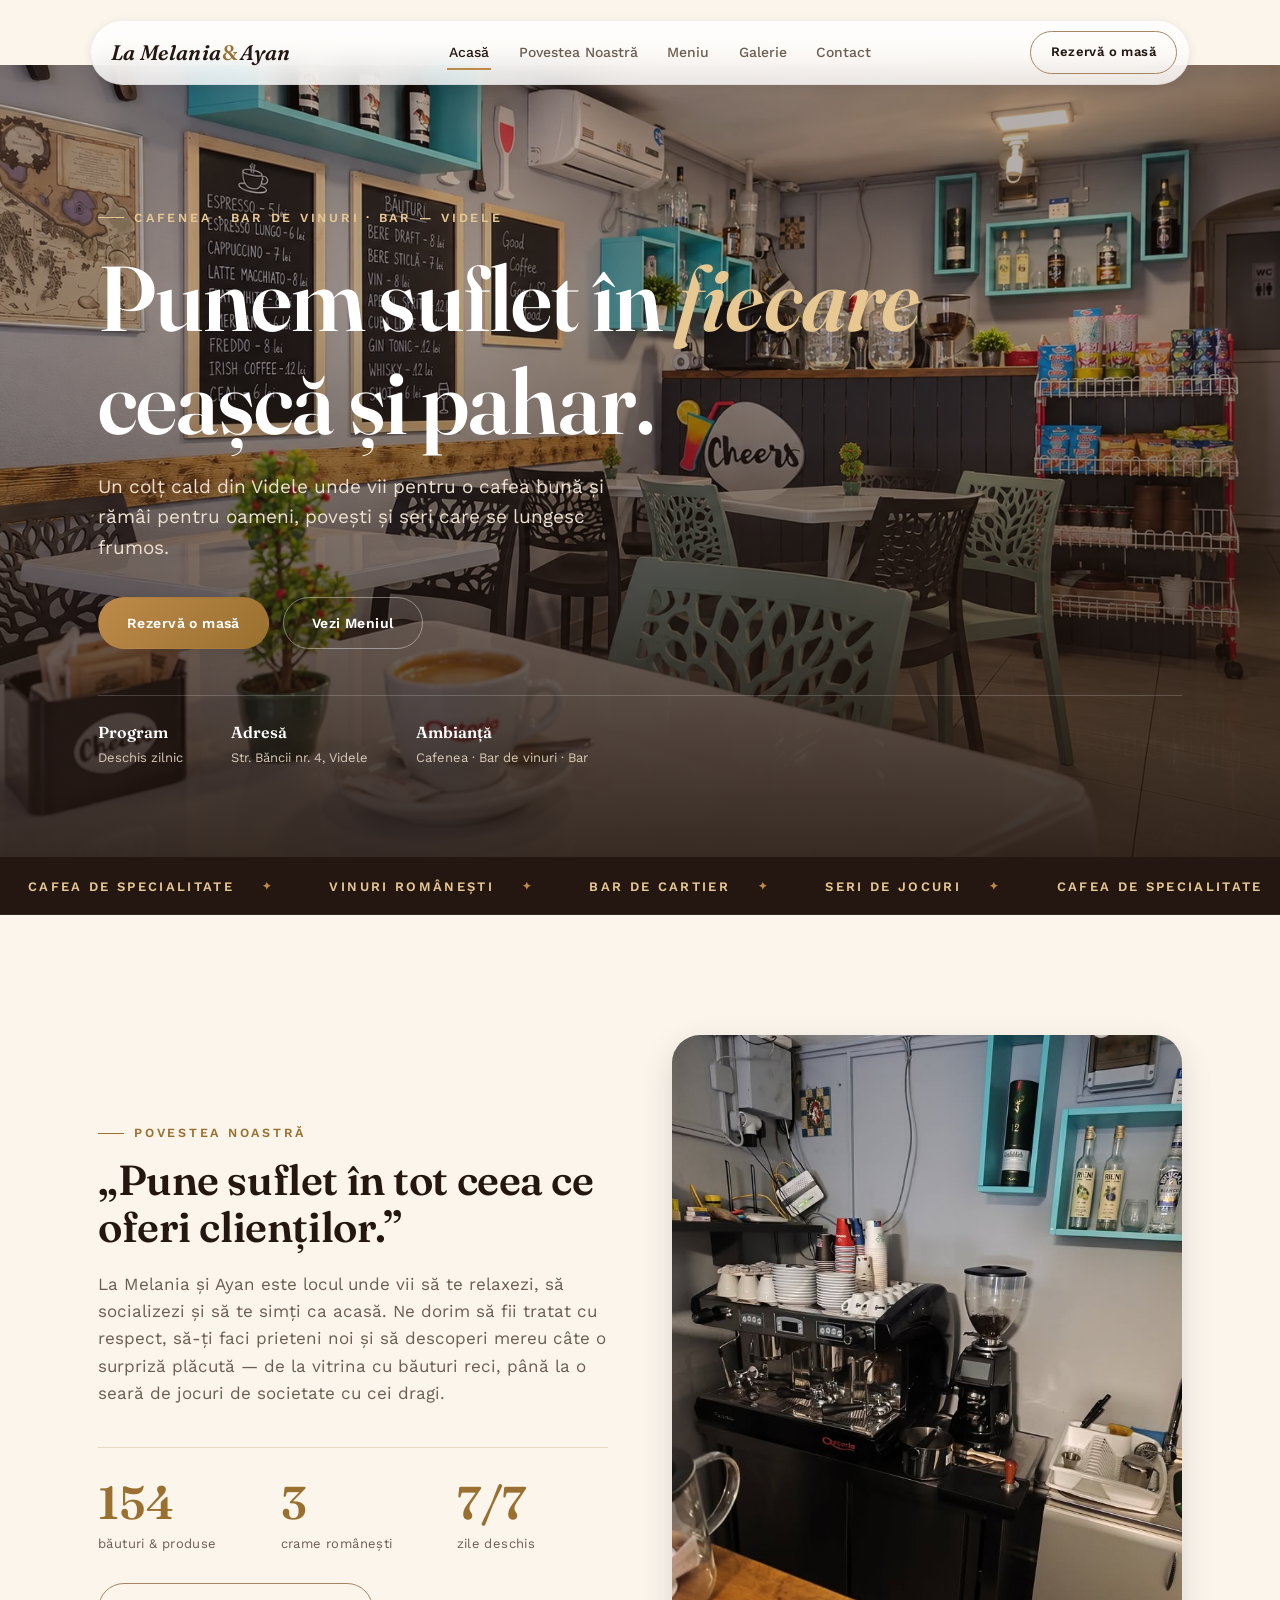
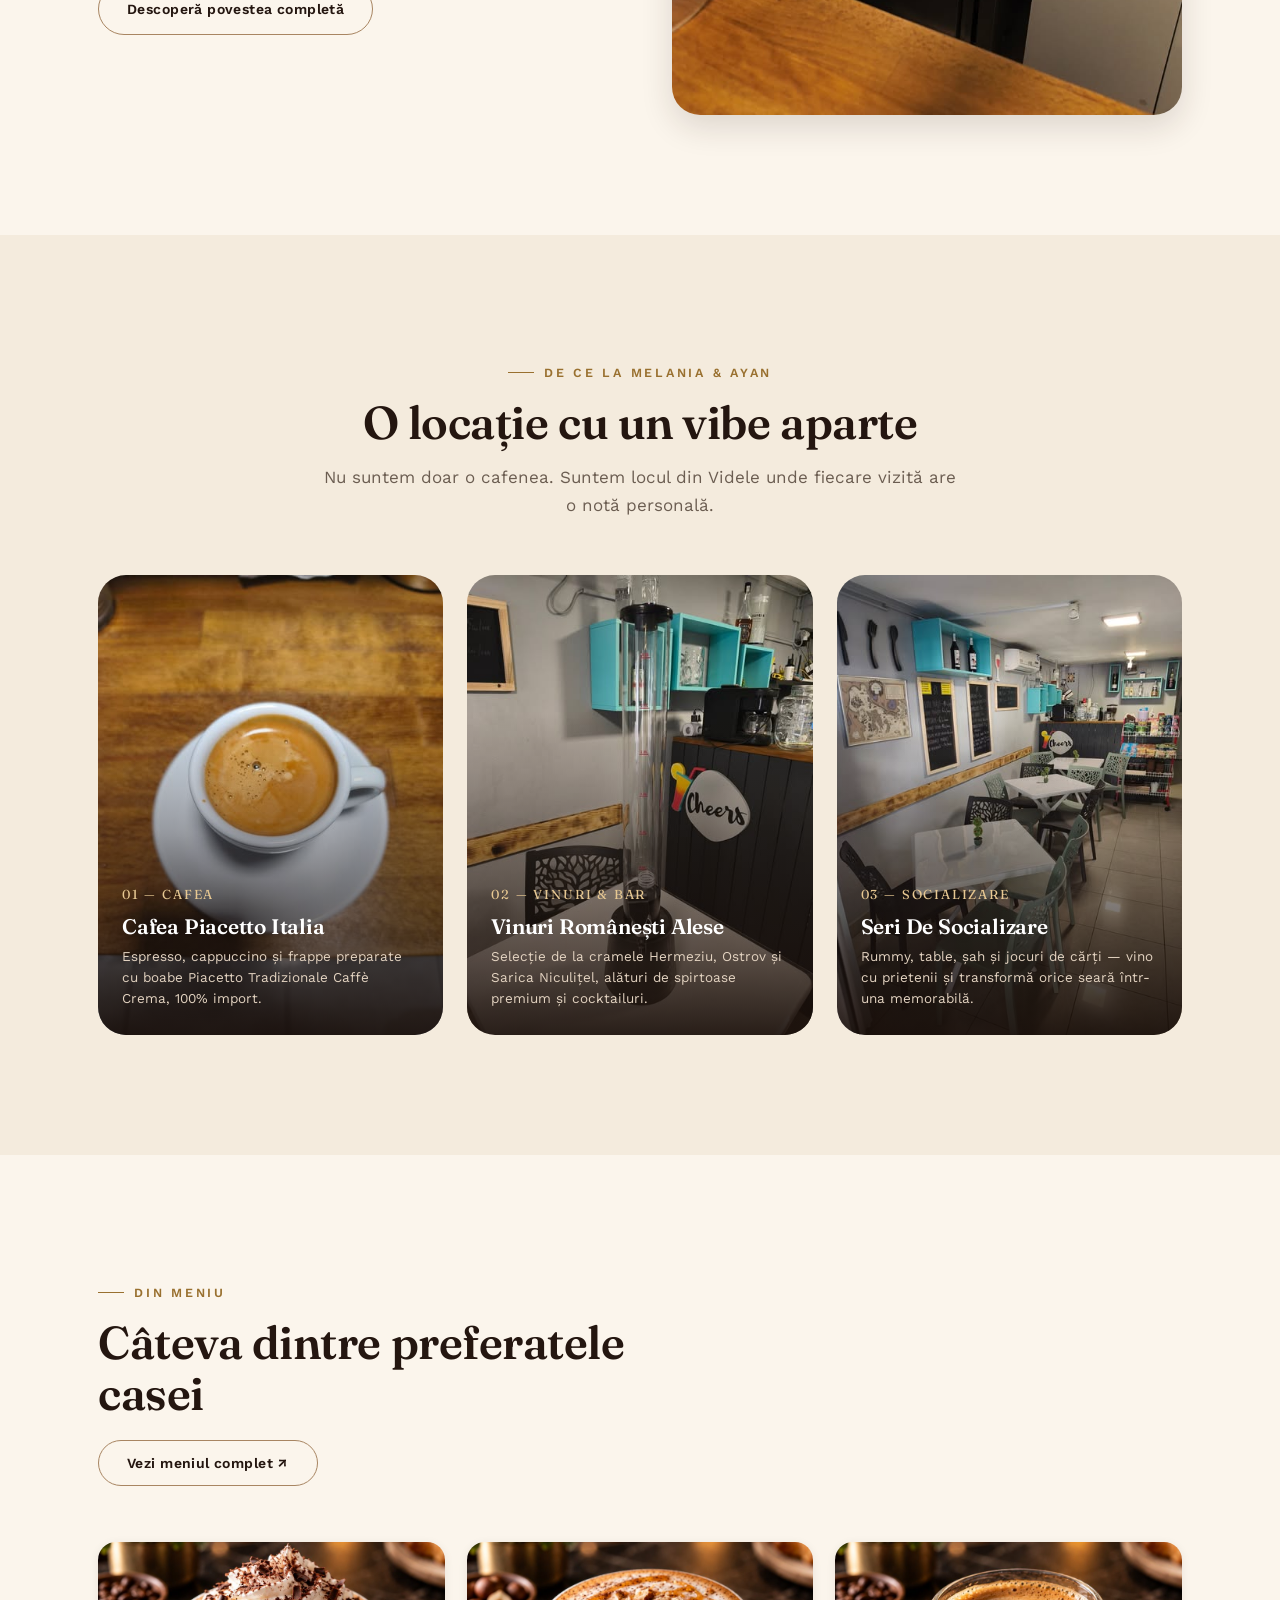
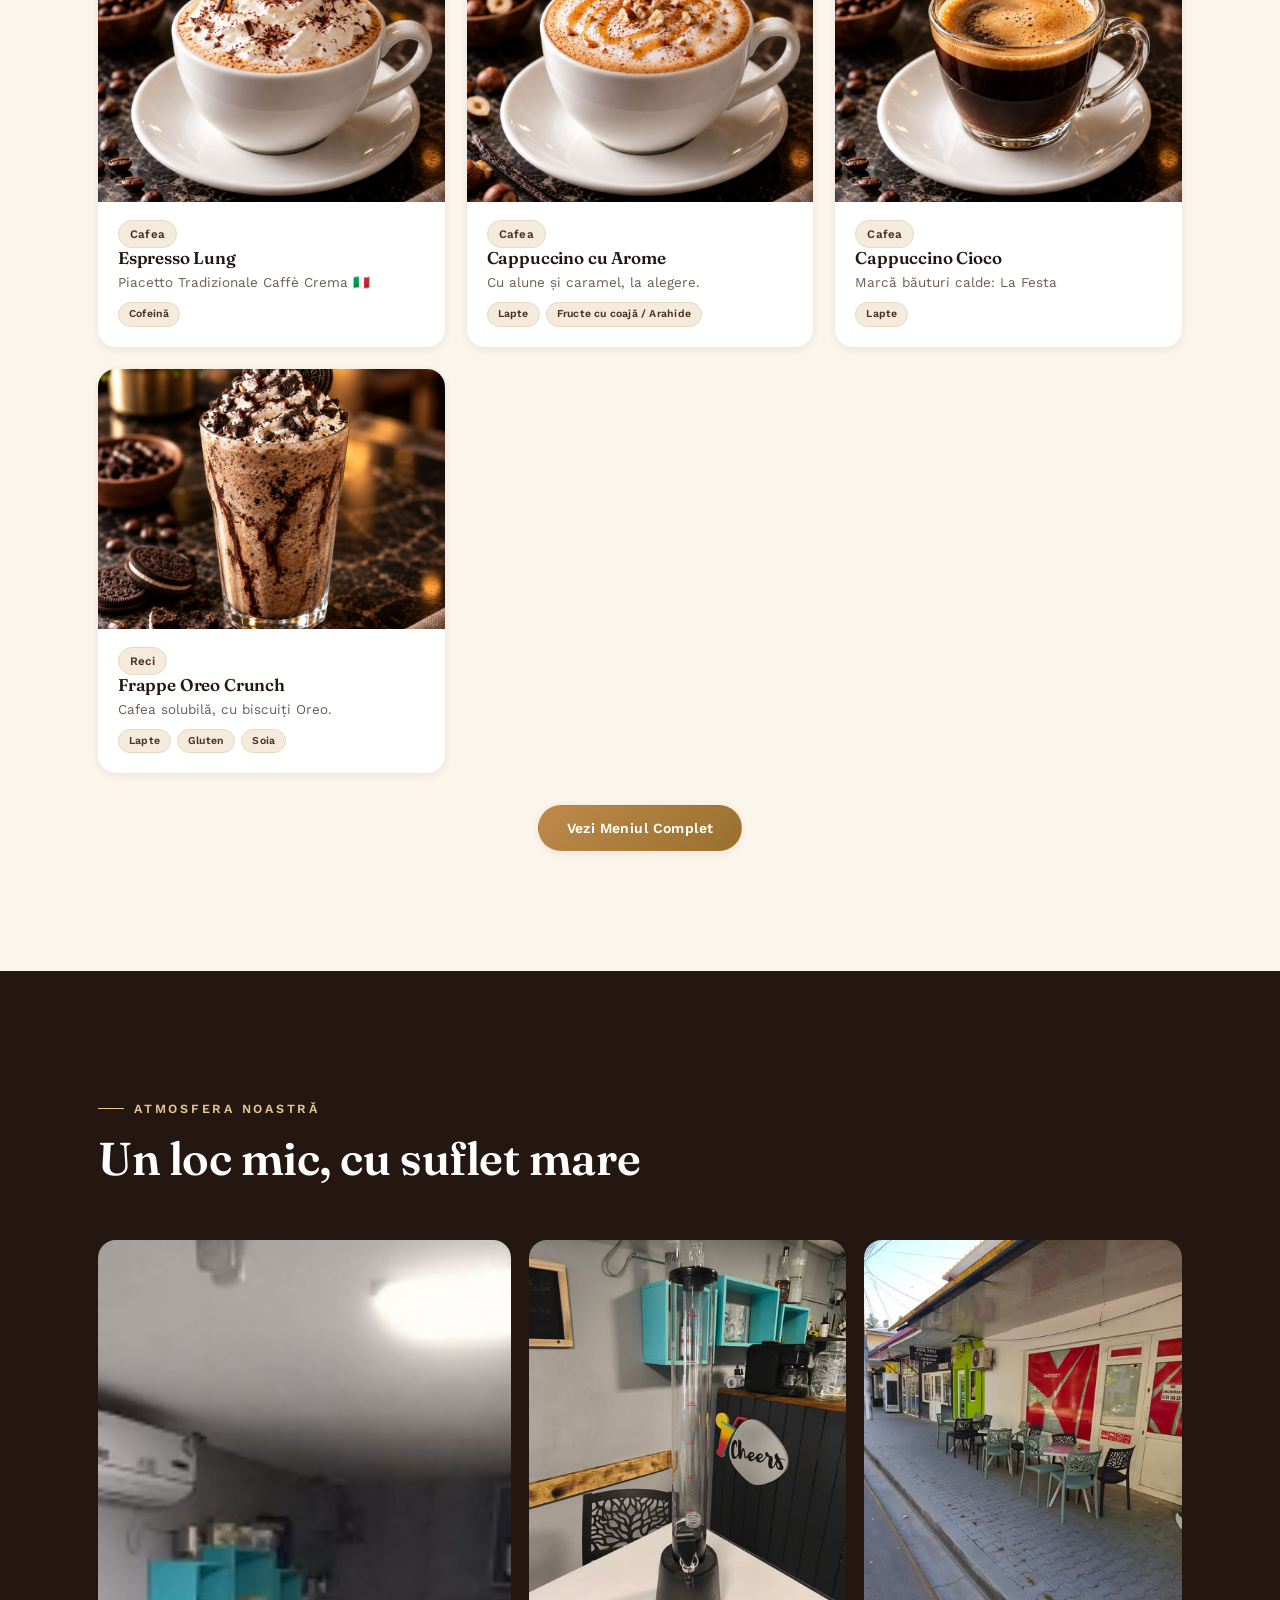
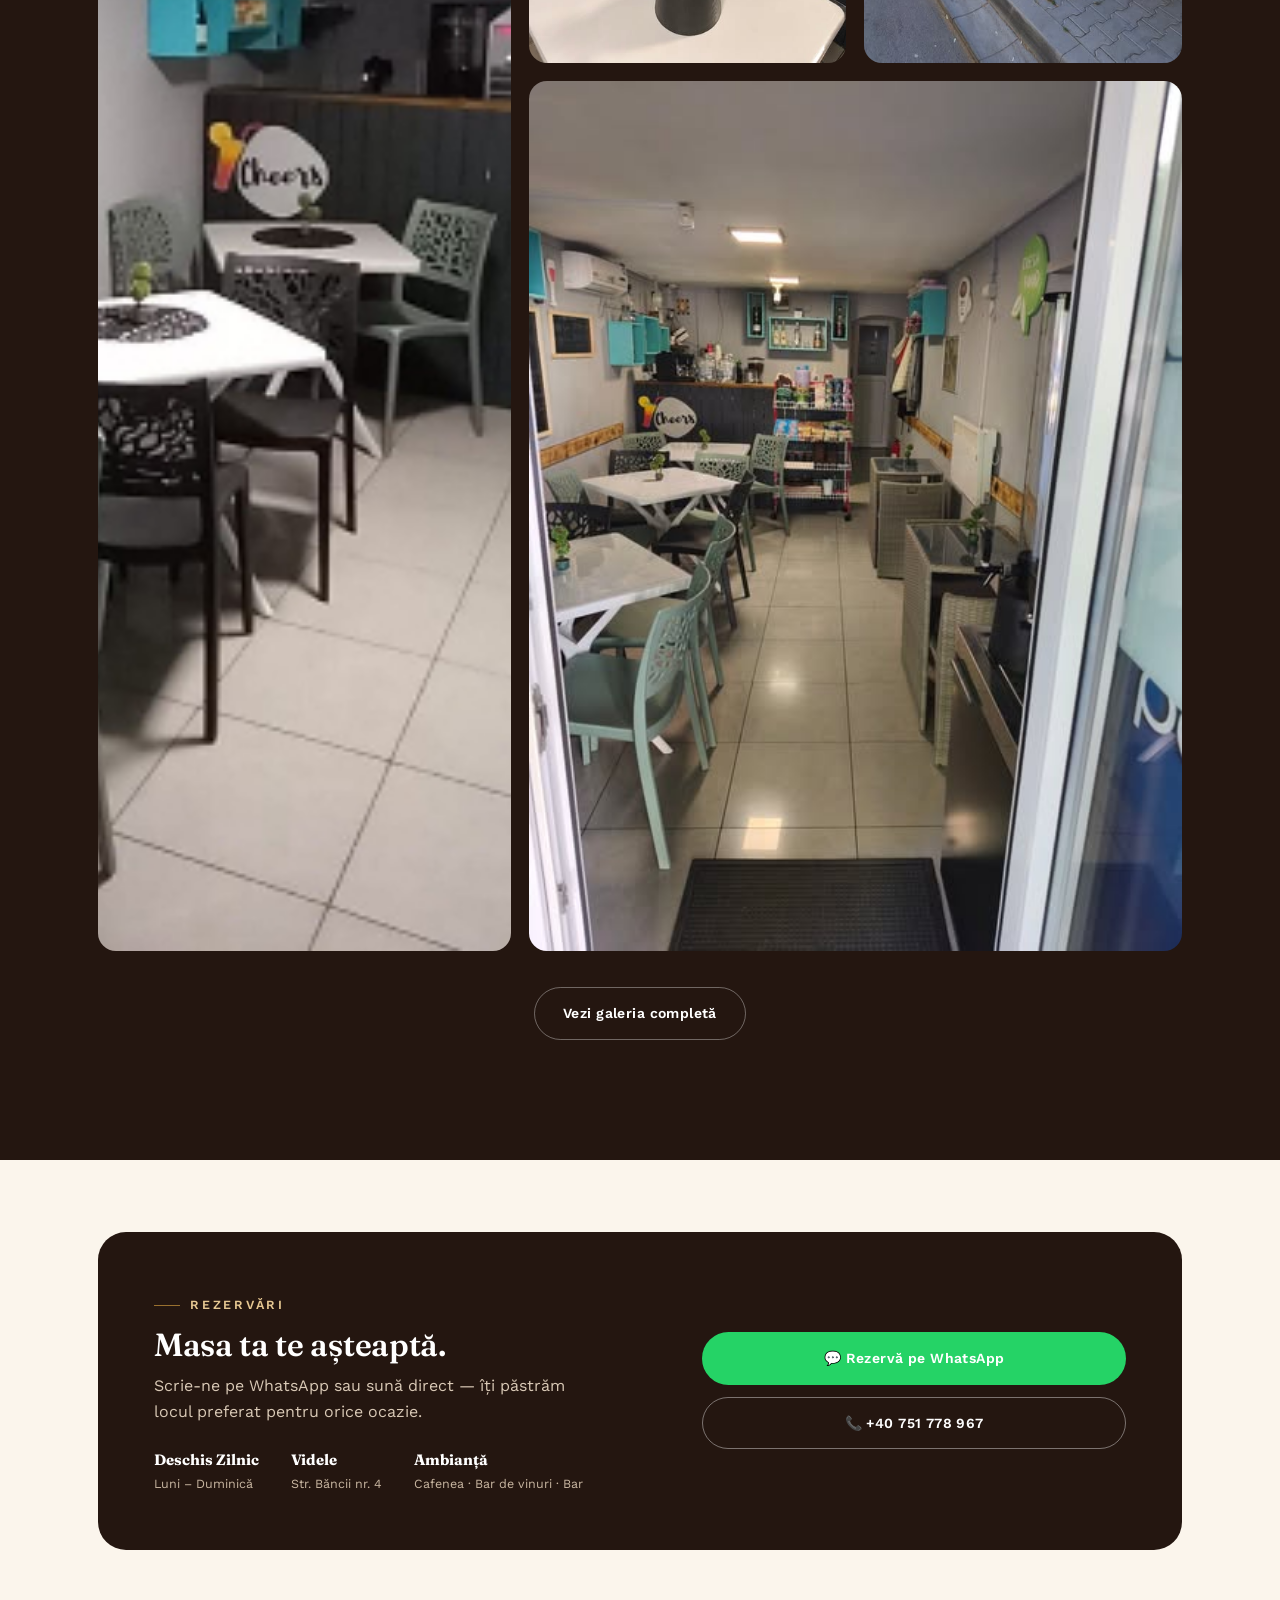
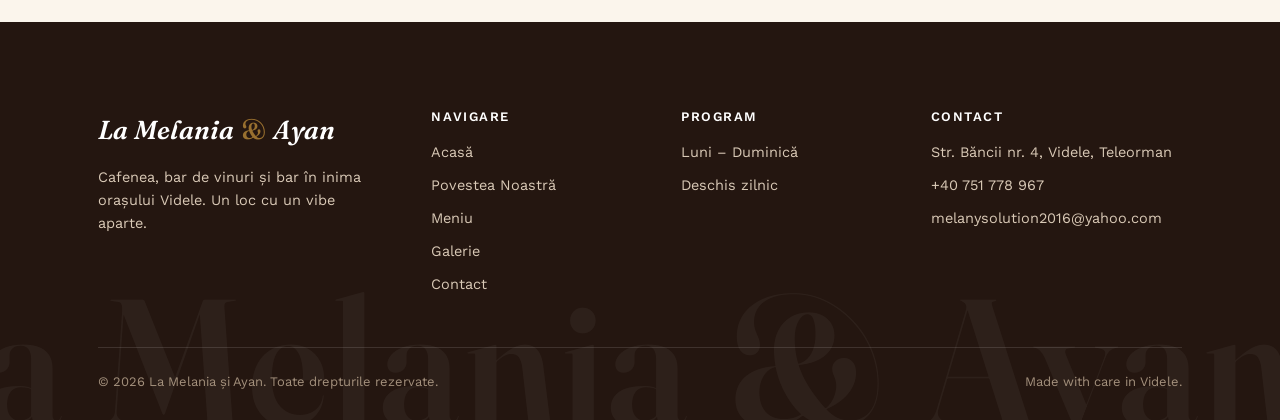
==== commit 28e6c709: "Remove prices, add inferred allergen tags to the full menu Prices are stripped from both the homepag" ====
--- a/index.html
+++ b/index.html
@@ -152,7 +152,7 @@
           <span class="tag">Cafea</span>
           <h3>Espresso Lung</h3>
           <p>Piacetto Tradizionale Caffè Crema 🇮🇹</p>
-          <p class="price">15 RON</p>
+          <span class="menu-item-allergens"><span class="allergen-tag">Cofeină</span></span>
         </div>
       </div>
       <div class="menu-photo-card">
@@ -161,7 +161,7 @@
           <span class="tag">Cafea</span>
           <h3>Cappuccino cu Arome</h3>
           <p>Cu alune și caramel, la alegere.</p>
-          <p class="price">18 RON</p>
+          <span class="menu-item-allergens"><span class="allergen-tag">Lapte</span><span class="allergen-tag">Fructe cu coajă / Arahide</span></span>
         </div>
       </div>
       <div class="menu-photo-card">
@@ -170,7 +170,7 @@
           <span class="tag">Cafea</span>
           <h3>Cappuccino Cioco</h3>
           <p>Marcă băuturi calde: La Festa</p>
-          <p class="price">15 RON</p>
+          <span class="menu-item-allergens"><span class="allergen-tag">Lapte</span></span>
         </div>
       </div>
       <div class="menu-photo-card">
@@ -179,7 +179,7 @@
           <span class="tag">Reci</span>
           <h3>Frappe Oreo Crunch</h3>
           <p>Cafea solubilă, cu biscuiți Oreo.</p>
-          <p class="price">22 RON</p>
+          <span class="menu-item-allergens"><span class="allergen-tag">Lapte</span><span class="allergen-tag">Gluten</span><span class="allergen-tag">Soia</span></span>
         </div>
       </div>
     </div>
--- a/css/style.css
+++ b/css/style.css
@@ -681,7 +681,7 @@
 }
 .menu-item{
   display:flex;
-  align-items:baseline;
+  align-items:flex-start;
   gap:10px;
   padding: 13px 0;
   border-bottom: 1px dashed var(--cream-line);
@@ -689,15 +689,18 @@
 .menu-item-main{ display:flex; flex-direction:column; flex:1; min-width:0; }
 .menu-item-name{ font-weight:600; font-size:15.5px; color: var(--cocoa-950); }
 .menu-item-desc{ font-size:12.5px; color: var(--ink-soft); margin-top:2px; }
-.menu-item-dots{ flex:1; }
-.menu-item-price{
-  font-family: var(--font-display);
+.menu-item-allergens{ display:flex; flex-wrap:wrap; gap:6px; margin-top:8px; }
+.allergen-tag{
+  display:inline-block;
+  padding: 3px 10px;
+  border-radius: var(--radius-pill);
+  background: var(--cream-soft);
+  border: 1px solid var(--cream-line);
+  font-size: 10.5px;
   font-weight:600;
-  font-size:15.5px;
-  color: var(--gold-dark);
-  white-space:nowrap;
-}
-.menu-item-price small{ font-size:10px; font-weight:600; opacity:.7; }
+  color: var(--cocoa-700);
+  letter-spacing:.02em;
+}
 @media (max-width: 720px){
   .menu-items{ grid-template-columns: 1fr; }
 }
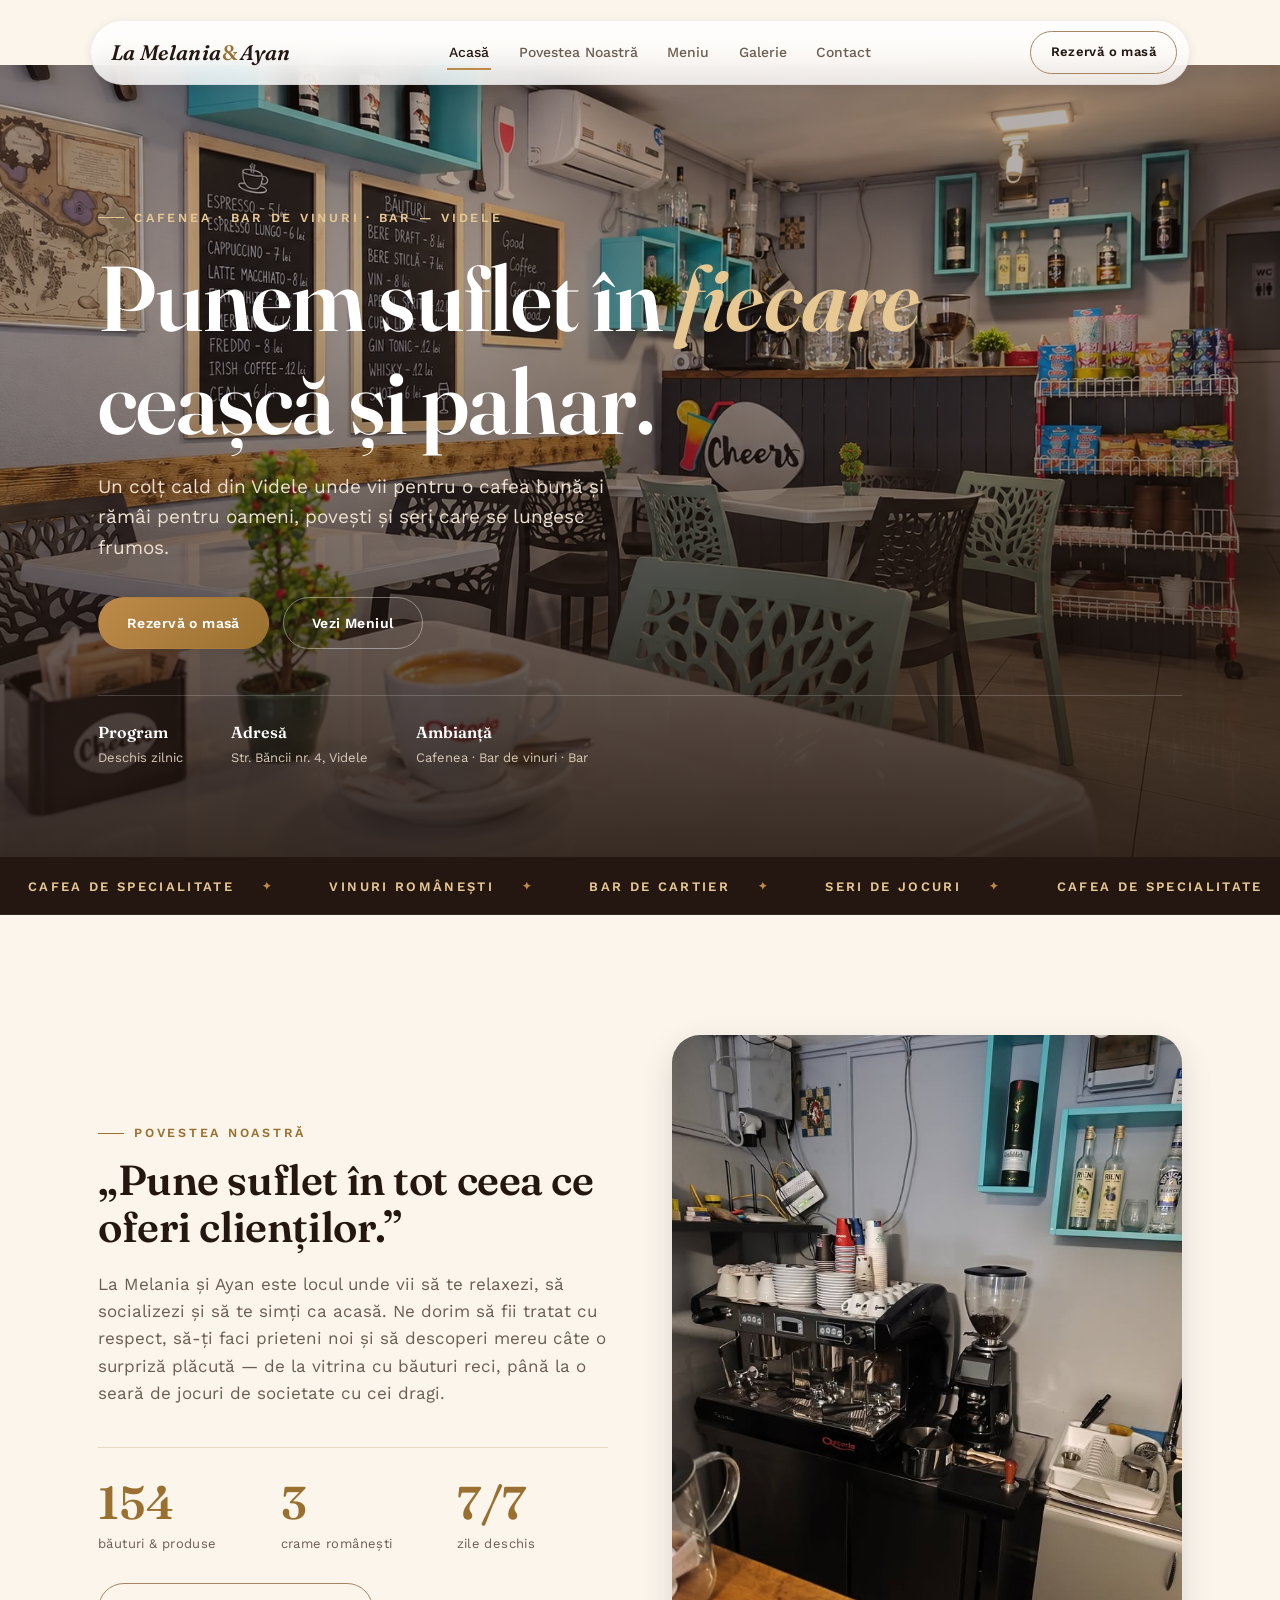
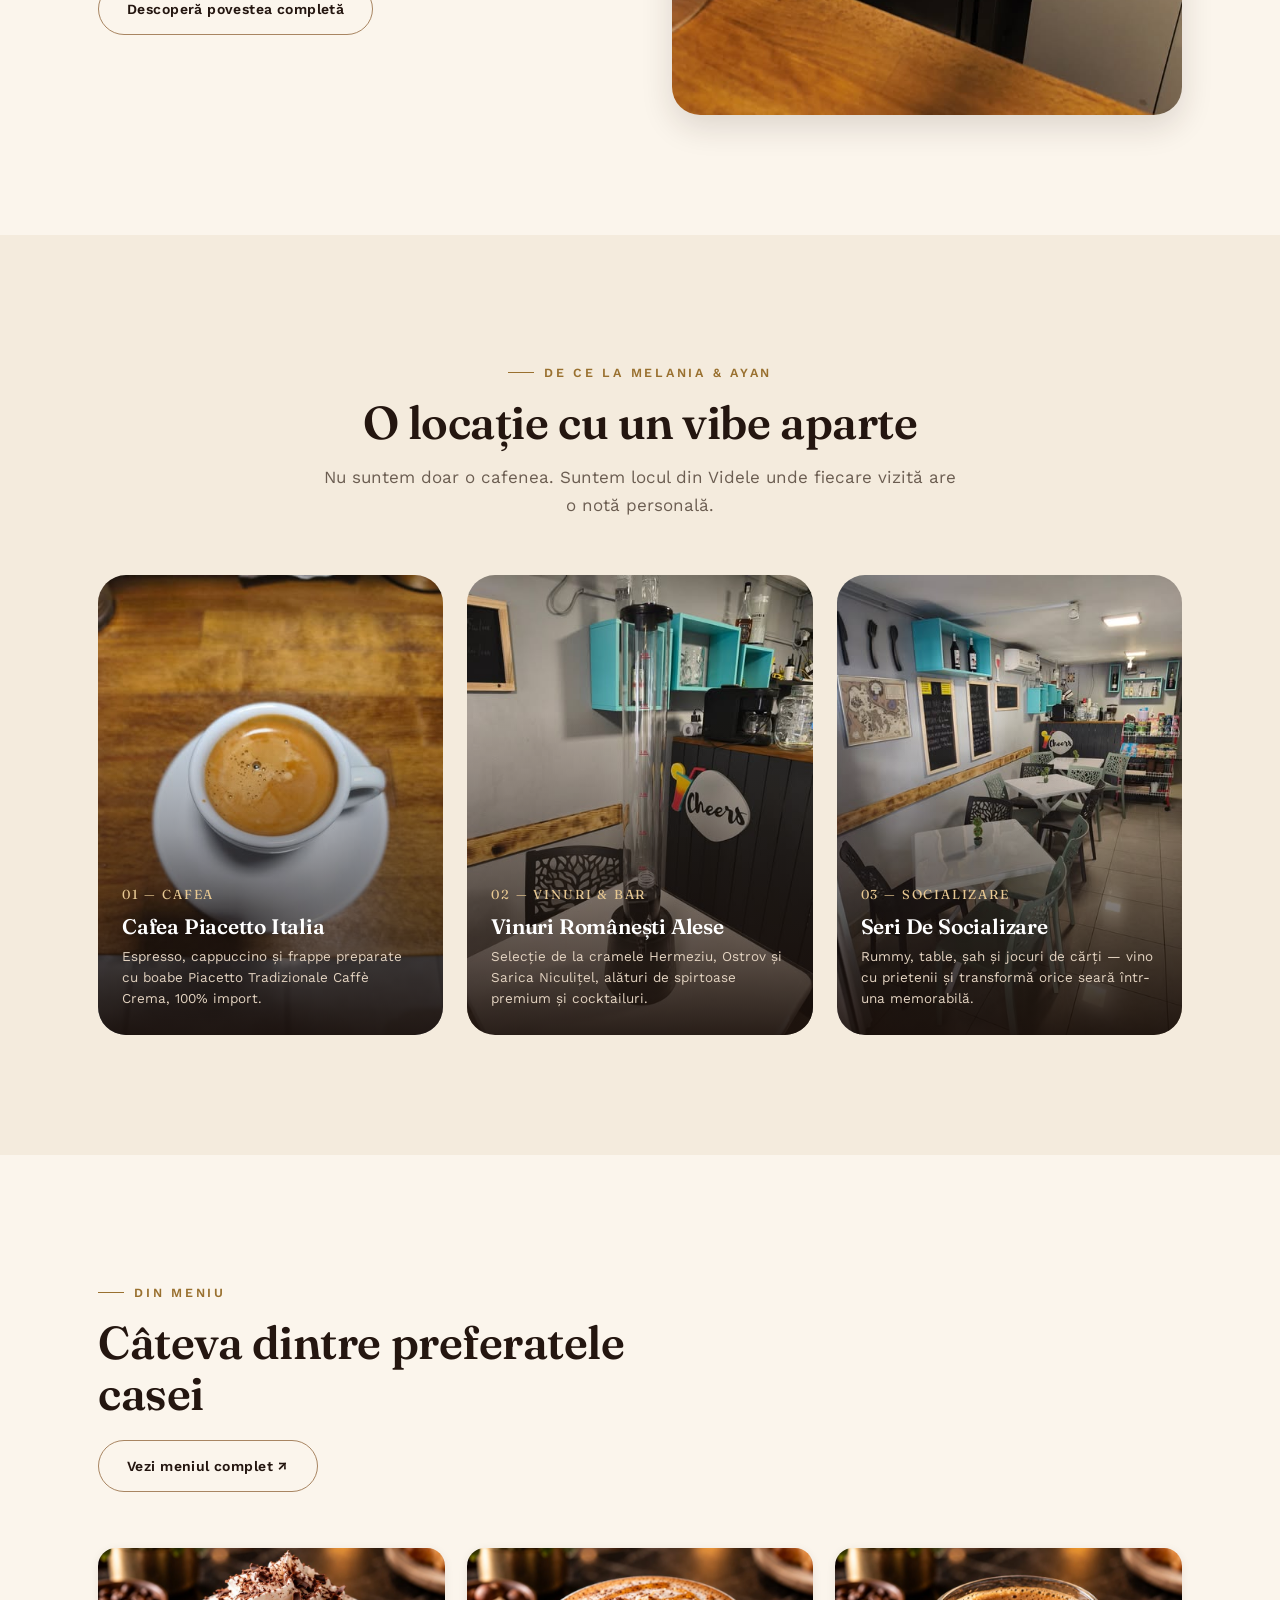
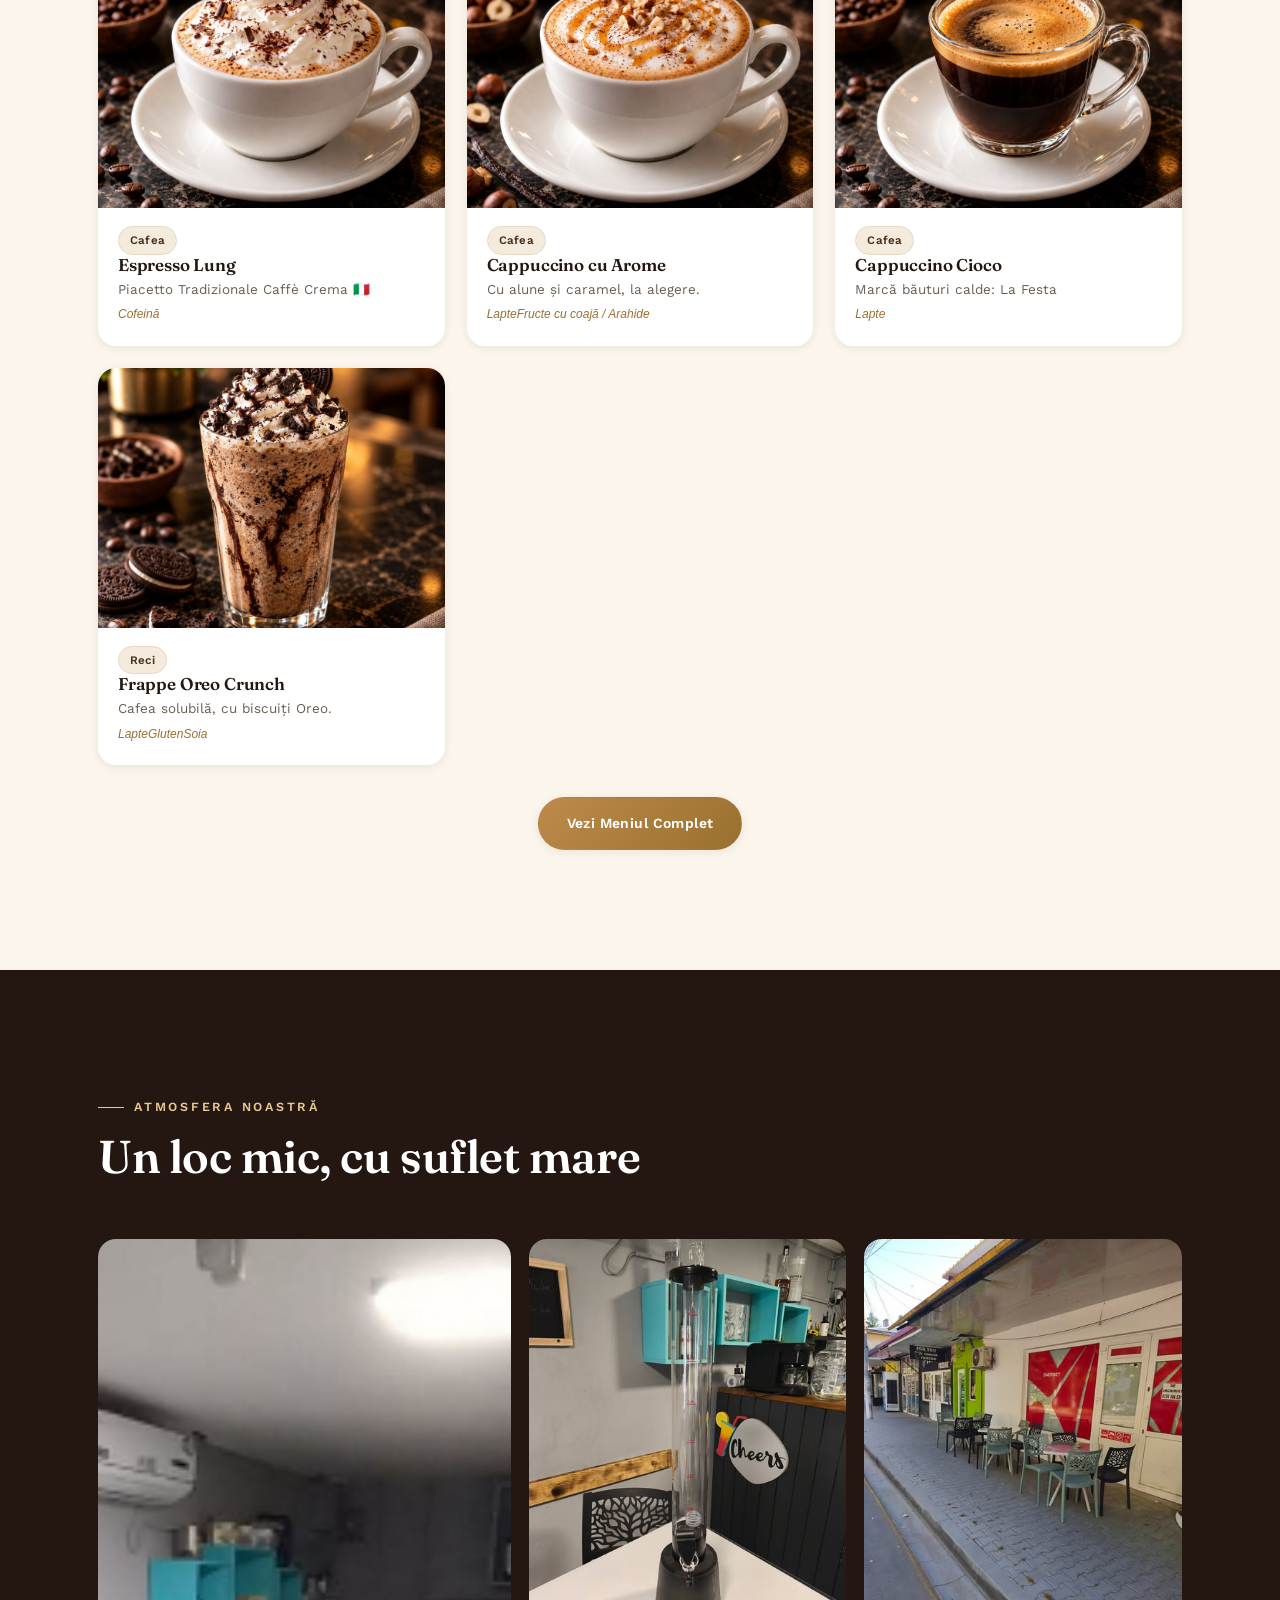
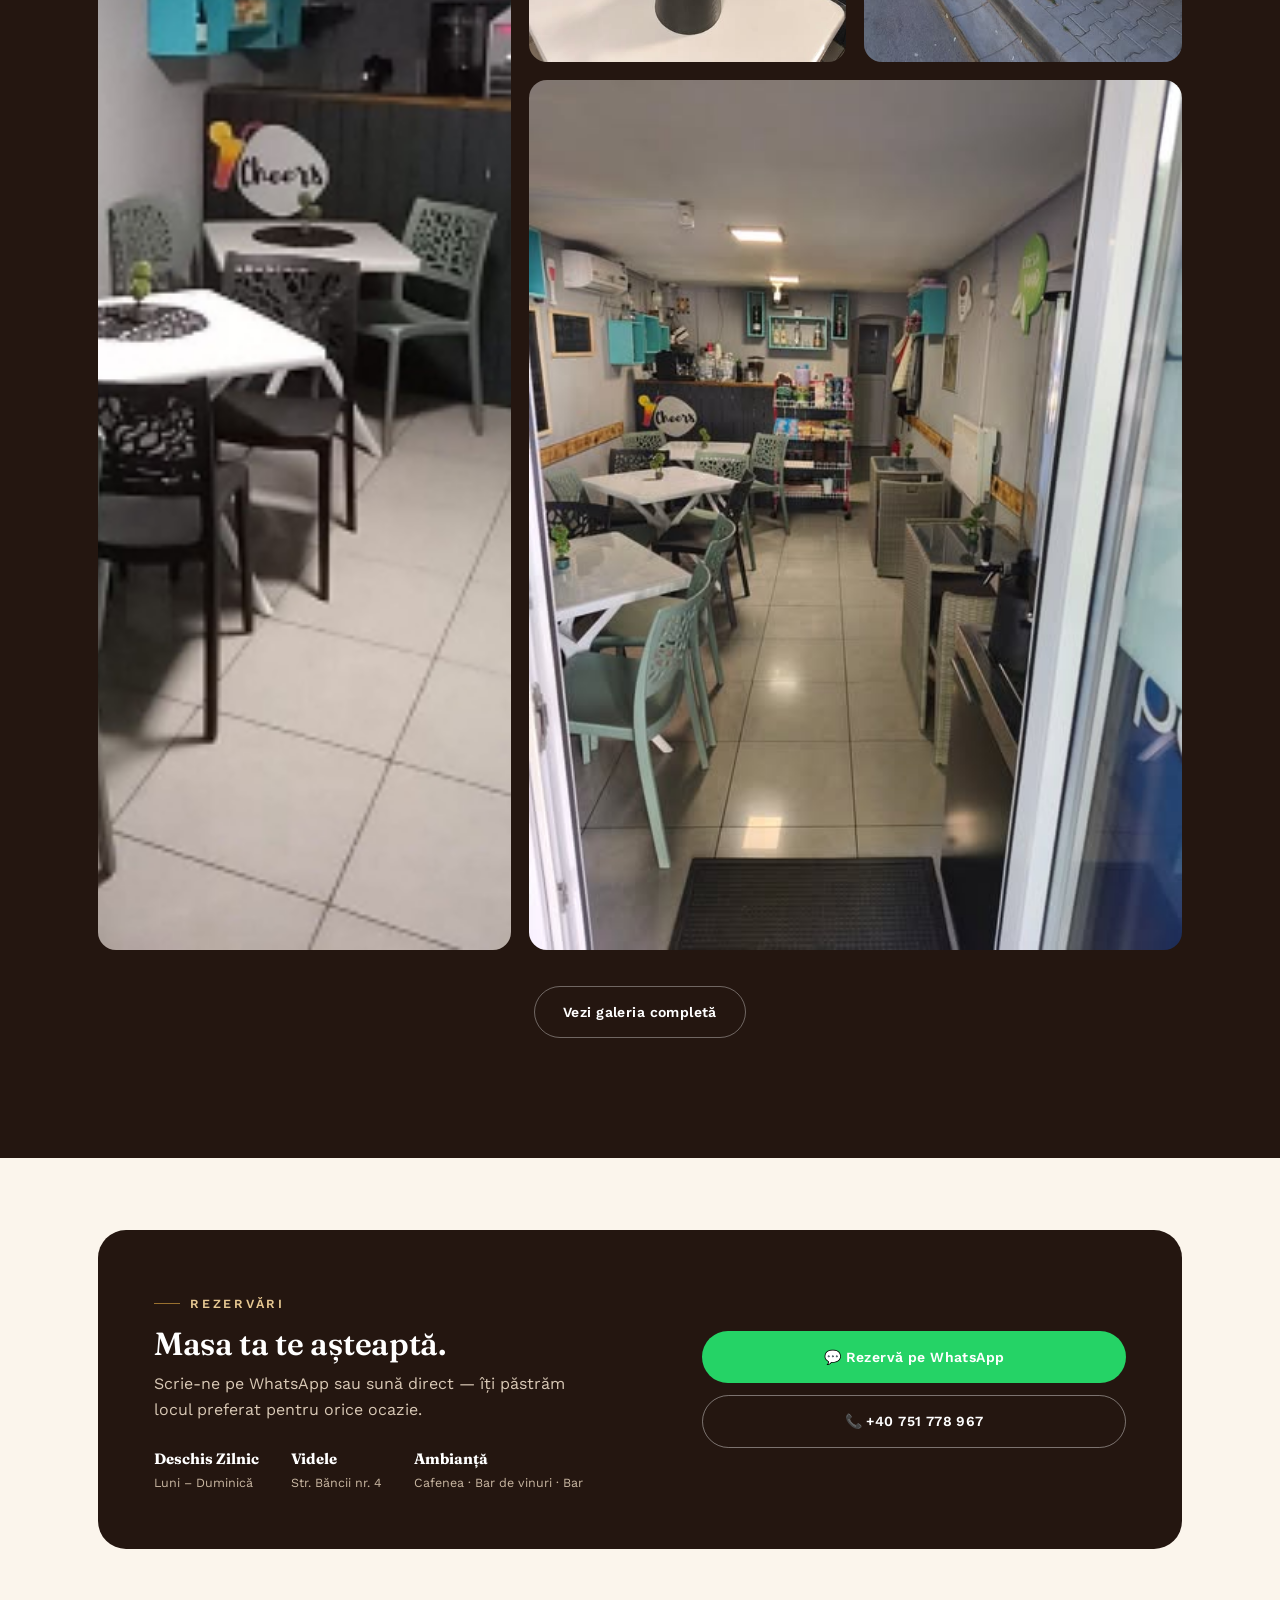
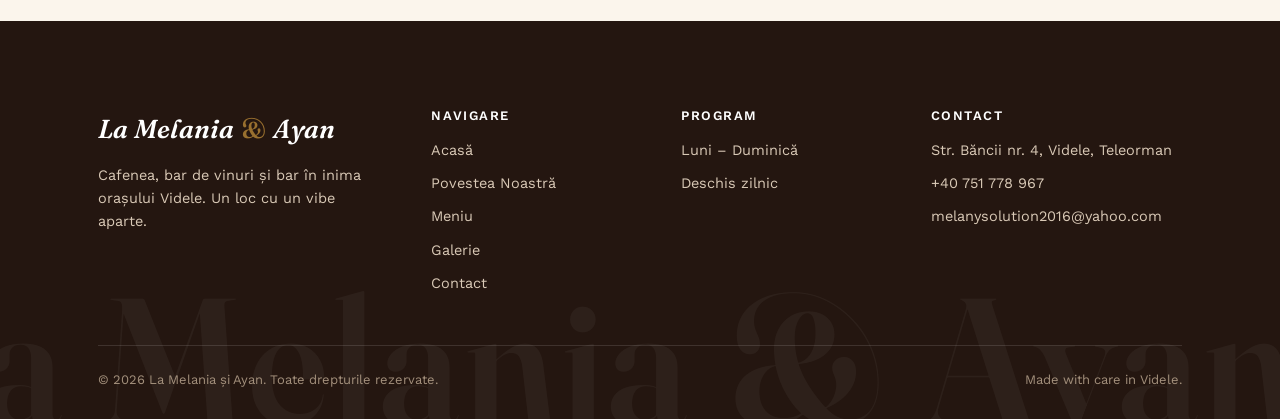
==== commit 9cf6e1eb: "Redesign full menu as a dedicated single-column page Remove the on-page modal; "Vezi Meniul Complet"" ====
--- a/index.html
+++ b/index.html
@@ -143,7 +143,7 @@
         <span class="eyebrow">Din Meniu</span>
         <h2 style="margin-top:14px;">Câteva dintre preferatele casei</h2>
       </div>
-      <button type="button" class="btn btn-ghost" id="openMenuModal">Vezi meniul complet ↗</button>
+      <a href="meniu.html" class="btn btn-ghost">Vezi meniul complet ↗</a>
     </div>
     <div class="reveal menu-photo-grid">
       <div class="menu-photo-card">
@@ -184,30 +184,10 @@
       </div>
     </div>
     <div style="text-align:center;margin-top:32px;">
-      <button type="button" class="btn btn-primary" id="openMenuModal2">Vezi Meniul Complet</button>
-    </div>
-  </div>
-</section>
-
-<!-- ================= FULL MENU MODAL ================= -->
-<div class="menu-modal-overlay" id="menuModalOverlay">
-  <div class="menu-modal-panel">
-    <div class="menu-modal-head">
-      <div>
-        <span class="eyebrow">Meniu Complet</span>
-        <h2 style="margin-top:10px;">La Melania &amp; Ayan</h2>
-      </div>
-      <button type="button" class="menu-modal-close" id="closeMenuModal" aria-label="Închide">✕</button>
-    </div>
-    <div class="menu-modal-toolbar">
-      <div class="menu-toolbar" style="margin-bottom:0;">
-        <div class="pill-tabs" id="modalMenuTabs"></div>
-        <div class="menu-search"><input type="text" id="modalMenuSearch" placeholder="Caută în meniu…"></div>
-      </div>
-    </div>
-    <div class="menu-modal-body" id="modalMenuPanel"></div>
-  </div>
-</div>
+      <a href="meniu.html" class="btn btn-primary">Vezi Meniul Complet</a>
+    </div>
+  </div>
+</section>
 
 <!-- ================= GALLERY TEASER ================= -->
 <section class="section section--dark">
@@ -299,35 +279,6 @@
   </div>
 </footer>
 
-<script src="js/menu-data.js"></script>
-<script src="js/menu-render.js"></script>
 <script src="js/main.js"></script>
-<script>
-  (function () {
-    const overlay = document.getElementById("menuModalOverlay");
-    const openBtns = [document.getElementById("openMenuModal"), document.getElementById("openMenuModal2")];
-    const closeBtn = document.getElementById("closeMenuModal");
-    if (!overlay) return;
-
-    function openModal() {
-      overlay.classList.add("is-open");
-      document.body.classList.add("modal-open");
-      initMenuUI({
-        tabsEl: document.getElementById("modalMenuTabs"),
-        panelEl: document.getElementById("modalMenuPanel"),
-        searchEl: document.getElementById("modalMenuSearch"),
-      });
-    }
-    function closeModal() {
-      overlay.classList.remove("is-open");
-      document.body.classList.remove("modal-open");
-    }
-
-    openBtns.forEach((btn) => btn && btn.addEventListener("click", openModal));
-    closeBtn.addEventListener("click", closeModal);
-    overlay.addEventListener("click", (e) => { if (e.target === overlay) closeModal(); });
-    document.addEventListener("keydown", (e) => { if (e.key === "Escape") closeModal(); });
-  })();
-</script>
 </body>
 </html>
--- a/css/style.css
+++ b/css/style.css
@@ -656,13 +656,27 @@
   font-size:16px;
 }
 .menu-group-head{
-  display:flex; align-items:center; gap:12px;
-  margin: 48px 0 8px;
+  text-align:center;
+  margin: 64px 0 6px;
+  padding-bottom: 22px;
 }
 .menu-group-head:first-child{ margin-top:0; }
-.menu-group-icon{ font-size:22px; }
-.menu-group-head h2{ font-size: clamp(22px,2.6vw,28px); }
-.menu-subcat{ margin-top: 30px; }
+.menu-group-icon{
+  display:block;
+  font-size:15px;
+  color: var(--gold-dark);
+  letter-spacing:.3em;
+  margin-bottom: 14px;
+}
+.menu-group-icon::before, .menu-group-icon::after{ content:"❧"; margin: 0 10px; opacity:.75; }
+.menu-group-head h2{ font-size: clamp(26px,3vw,34px); font-style: italic; }
+.menu-group-sub{ margin-top:8px; font-size:13.5px; color:var(--ink-soft); letter-spacing:.02em; }
+
+.menu-subcat{
+  margin-top: 34px;
+  max-width: 620px;
+  margin-inline:auto;
+}
 .menu-subcat h3{
   font-family: var(--font-body);
   font-size: 12.5px;
@@ -671,38 +685,24 @@
   text-transform:uppercase;
   color: var(--gold-dark);
   margin-bottom: 4px;
-}
-.menu-subnote{ font-size:13px; color:var(--ink-soft); margin-bottom:14px; font-style:italic; }
-.menu-items{
-  display:grid;
-  grid-template-columns: 1fr 1fr;
-  gap: 4px 40px;
-  margin-top: 14px;
-}
+  text-align:center;
+}
+.menu-subnote{ font-size:13px; color:var(--ink-soft); margin-bottom:14px; font-style:italic; text-align:center; }
+
+.menu-items{ margin-top: 8px; }
 .menu-item{
-  display:flex;
-  align-items:flex-start;
-  gap:10px;
-  padding: 13px 0;
-  border-bottom: 1px dashed var(--cream-line);
-}
-.menu-item-main{ display:flex; flex-direction:column; flex:1; min-width:0; }
-.menu-item-name{ font-weight:600; font-size:15.5px; color: var(--cocoa-950); }
-.menu-item-desc{ font-size:12.5px; color: var(--ink-soft); margin-top:2px; }
-.menu-item-allergens{ display:flex; flex-wrap:wrap; gap:6px; margin-top:8px; }
-.allergen-tag{
-  display:inline-block;
-  padding: 3px 10px;
-  border-radius: var(--radius-pill);
-  background: var(--cream-soft);
-  border: 1px solid var(--cream-line);
-  font-size: 10.5px;
-  font-weight:600;
-  color: var(--cocoa-700);
-  letter-spacing:.02em;
-}
-@media (max-width: 720px){
-  .menu-items{ grid-template-columns: 1fr; }
+  padding: 16px 0;
+  border-bottom: 1px solid var(--cream-line);
+}
+.menu-item:last-child{ border-bottom:0; }
+.menu-item-main{ display:flex; flex-direction:column; }
+.menu-item-name{ font-weight:600; font-size:16px; color: var(--cocoa-950); }
+.menu-item-desc{ font-size:13.5px; color: var(--ink-soft); margin-top:3px; }
+.menu-item-allergens{
+  margin-top:5px;
+  font-size:12px;
+  font-style:italic;
+  color: var(--gold-dark);
 }
 
 /* ---------------- gallery ---------------- */
@@ -787,49 +787,6 @@
 @media (max-width: 560px){
   .menu-photo-grid{ grid-template-columns: 1fr; }
 }
-
-/* ---------------- full menu modal ---------------- */
-.menu-modal-overlay{
-  position: fixed; inset:0; z-index: 300;
-  background: rgba(20,12,8,.72);
-  display:flex; align-items:center; justify-content:center;
-  padding: clamp(12px, 4vw, 40px);
-  opacity:0; pointer-events:none;
-  transition: opacity .25s ease;
-}
-.menu-modal-overlay.is-open{ opacity:1; pointer-events:all; }
-.menu-modal-panel{
-  background: var(--cream);
-  border-radius: var(--radius-lg);
-  width: min(880px, 100%);
-  max-height: min(84vh, 900px);
-  display:flex;
-  flex-direction:column;
-  box-shadow: var(--shadow-lg);
-  transform: translateY(16px);
-  transition: transform .25s ease;
-}
-.menu-modal-overlay.is-open .menu-modal-panel{ transform: translateY(0); }
-.menu-modal-head{
-  display:flex; align-items:flex-start; justify-content:space-between;
-  gap:20px;
-  padding: clamp(20px,4vw,32px) clamp(20px,4vw,32px) 0;
-}
-.menu-modal-head h2{ font-size: clamp(24px,3vw,32px); }
-.menu-modal-close{
-  width:40px; height:40px; border-radius:50%;
-  background: var(--paper); border:1px solid var(--cream-line);
-  display:flex; align-items:center; justify-content:center;
-  font-size:18px; flex-shrink:0;
-}
-.menu-modal-toolbar{
-  padding: 18px clamp(20px,4vw,32px) 0;
-}
-.menu-modal-body{
-  padding: 8px clamp(20px,4vw,32px) clamp(20px,4vw,32px);
-  overflow-y:auto;
-}
-body.modal-open{ overflow:hidden; }
 
 /* ---------------- contact ---------------- */
 .contact-grid{
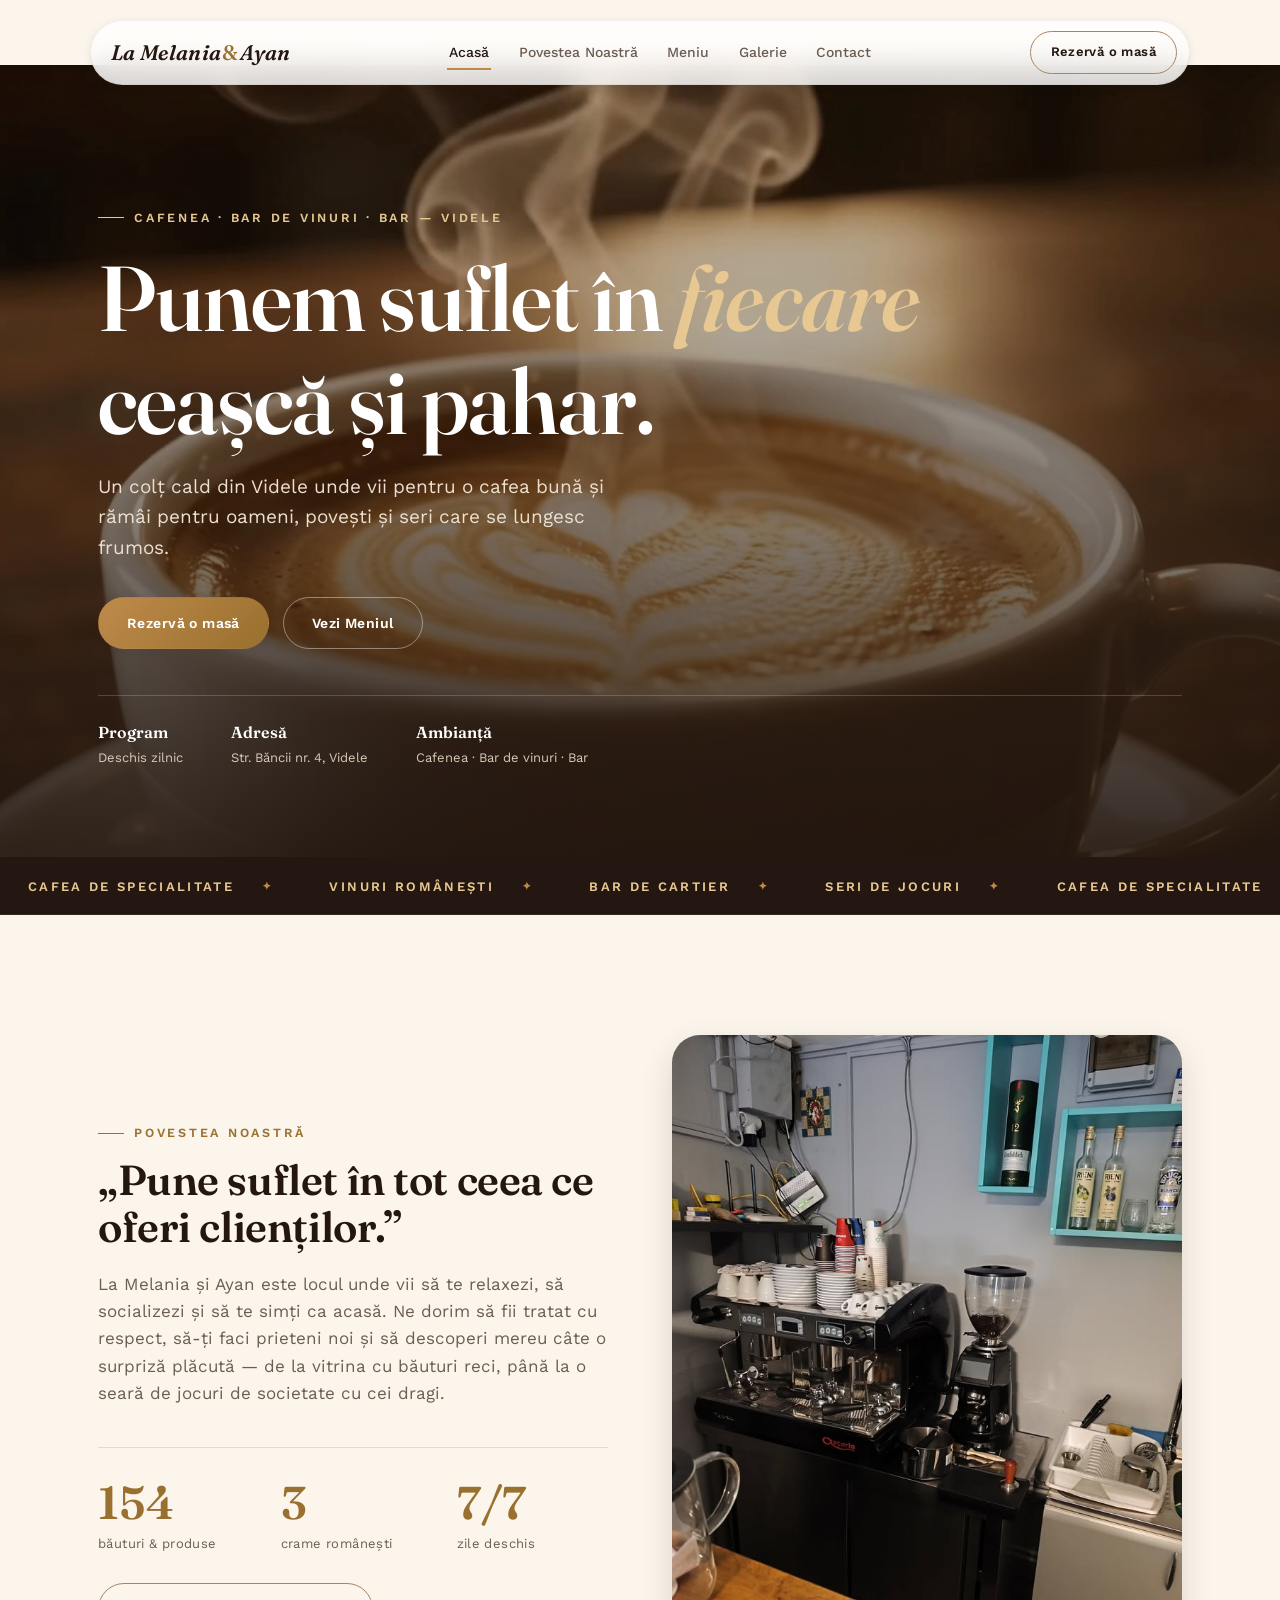
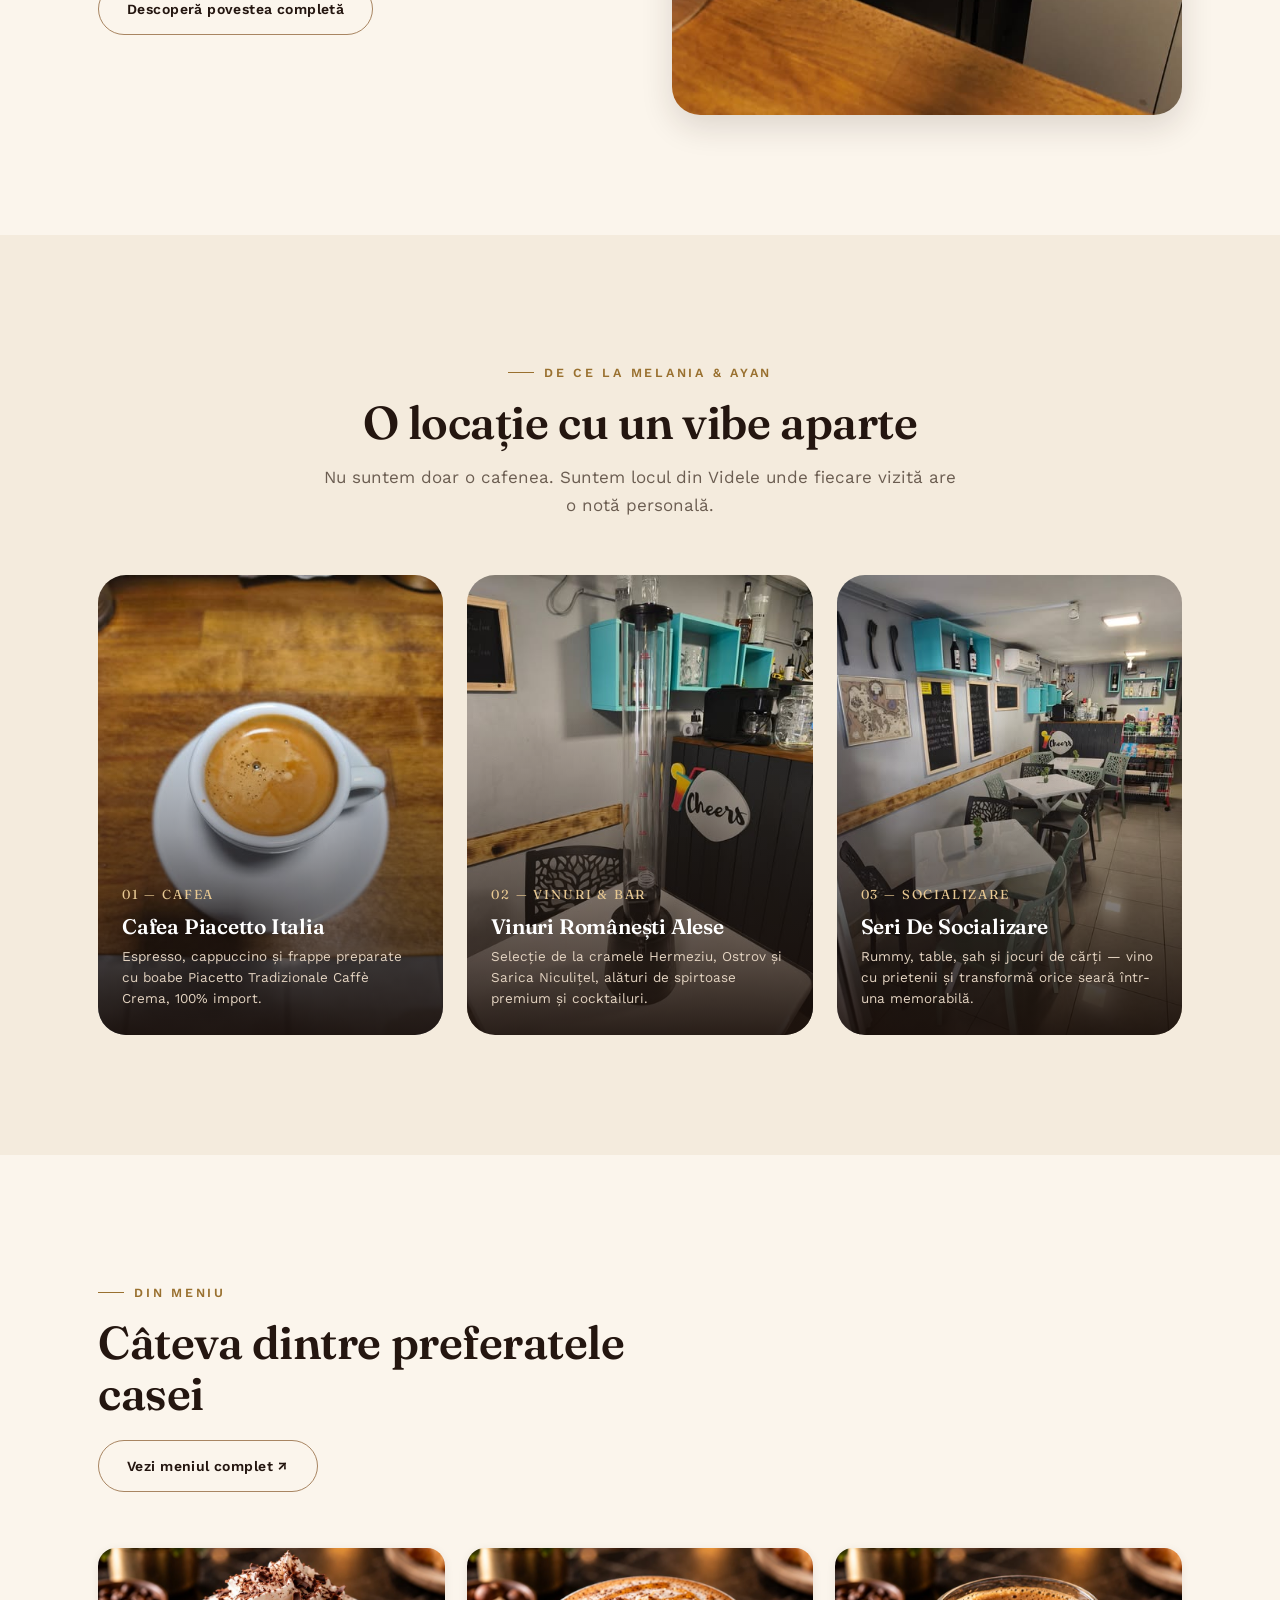
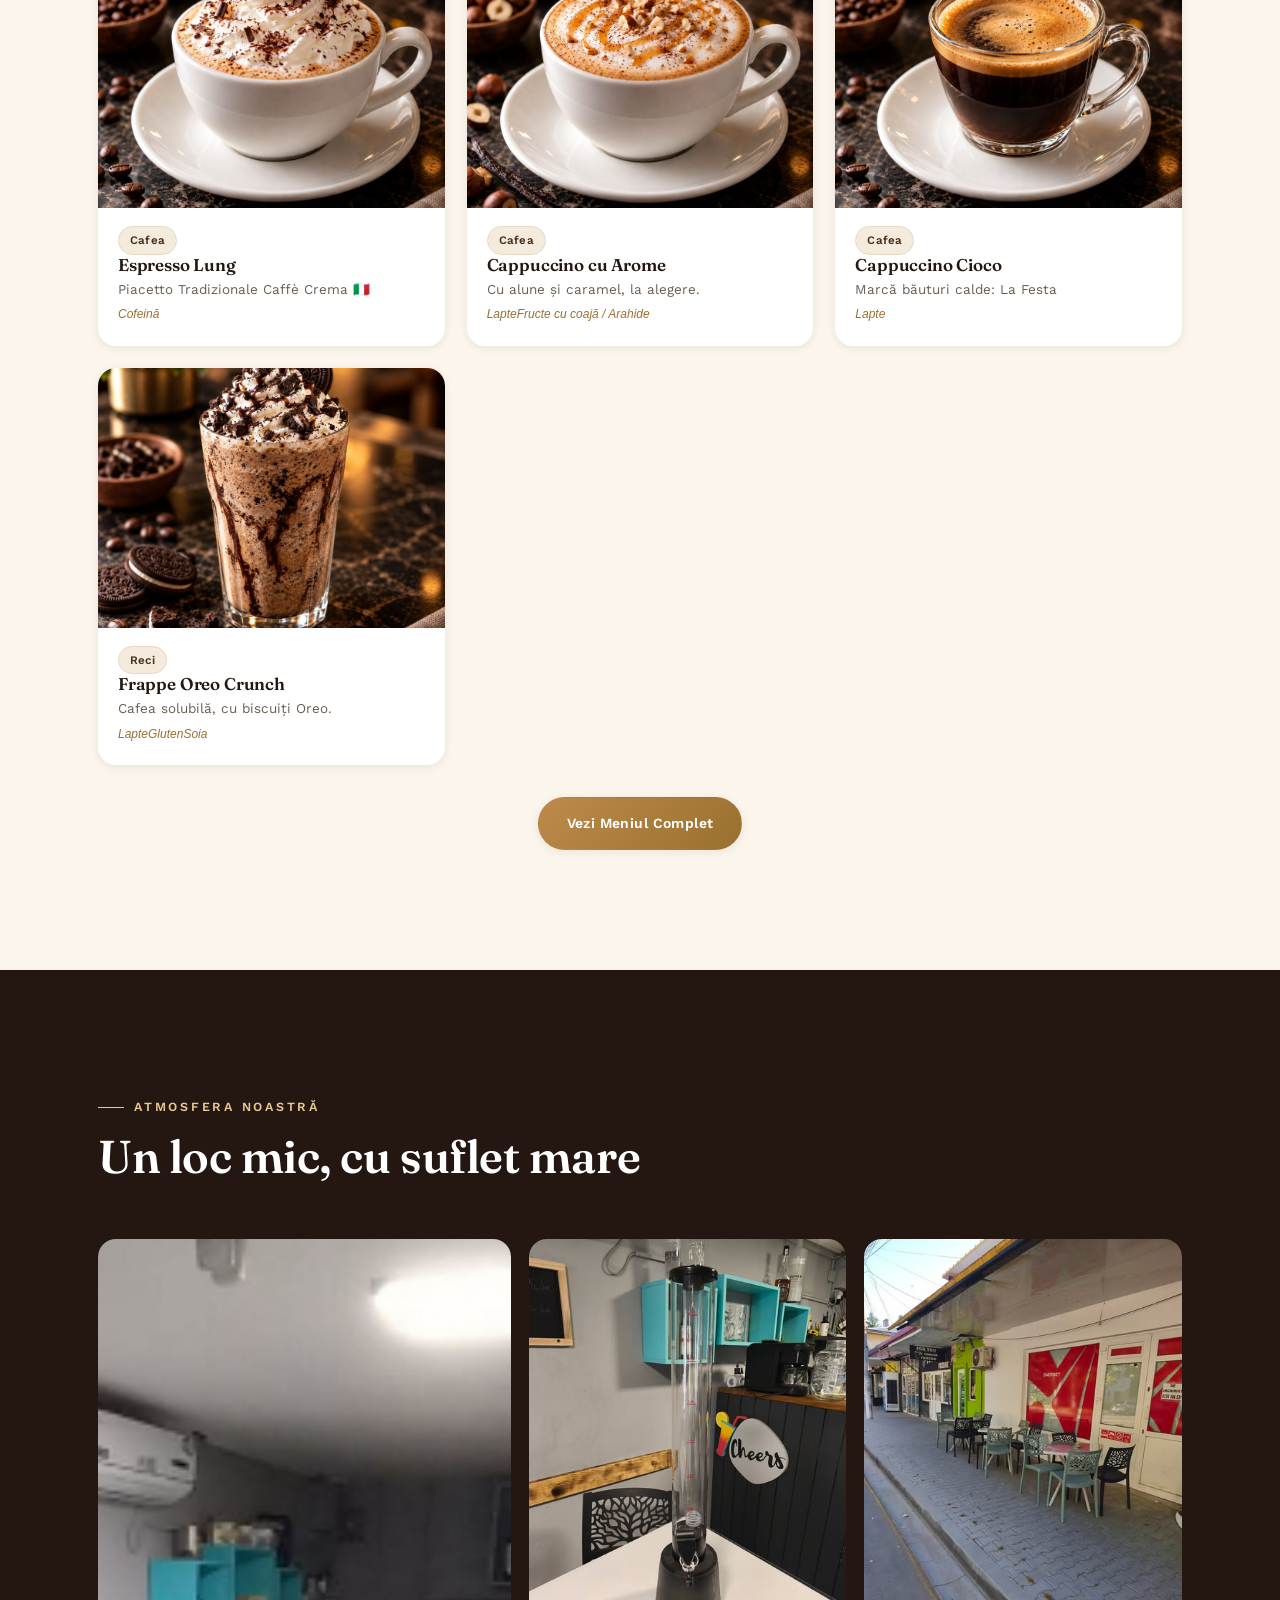
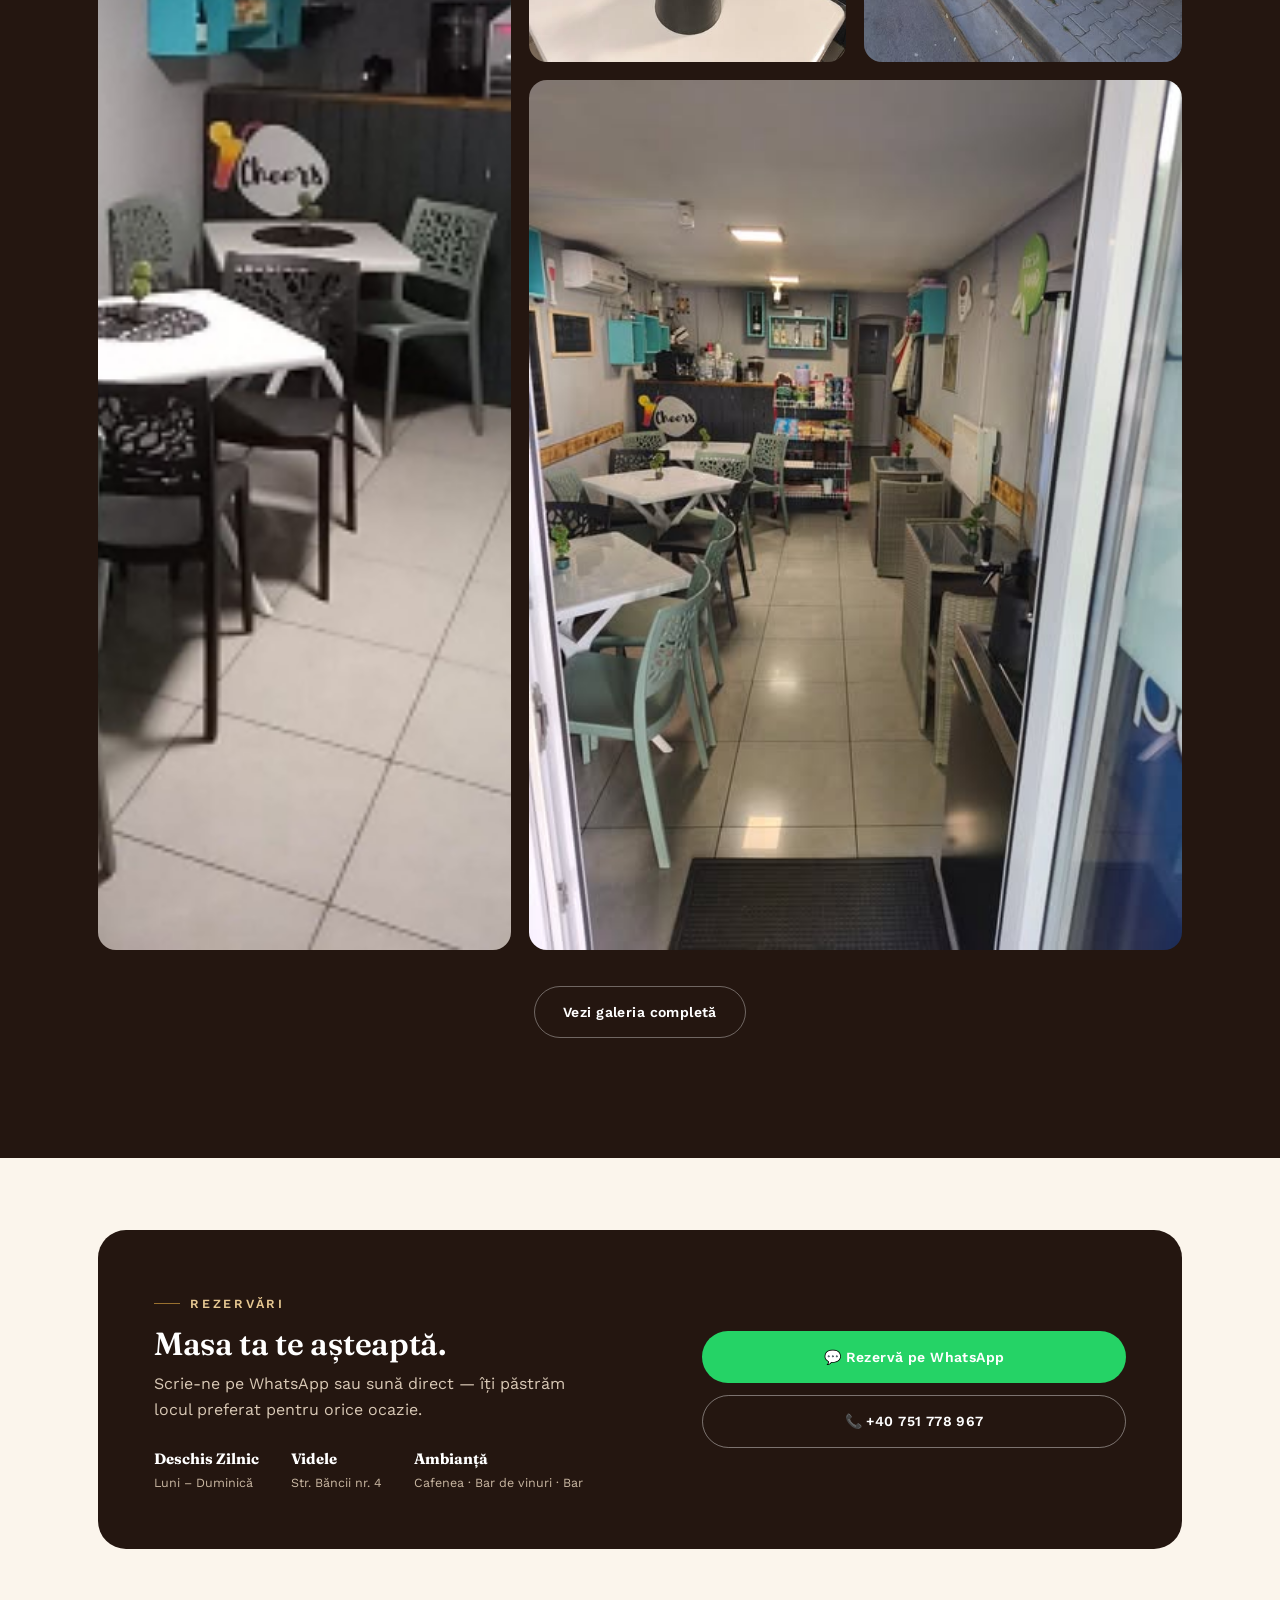
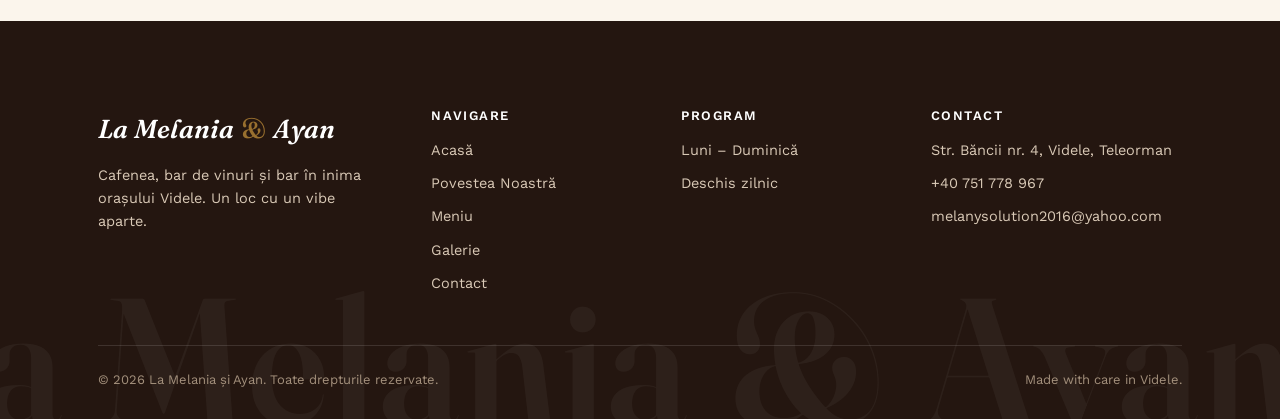
==== commit a408ecf6: "Fix mismatched hero poster before video loads Both hero videos shared the same wide desktop poster i" ====
--- a/index.html
+++ b/index.html
@@ -41,10 +41,10 @@
 <!-- ================= HERO ================= -->
 <header class="hero">
   <div class="hero-media">
-    <video class="hero-bg-video-desktop" autoplay muted loop playsinline poster="images/hero-interior.webp">
+    <video class="hero-bg-video-desktop" autoplay muted loop playsinline poster="images/hero-desktop-poster.jpg">
       <source src="videos/hero-desktop.mp4" type="video/mp4">
     </video>
-    <video class="hero-bg-video-mobile" autoplay muted loop playsinline poster="images/hero-interior.webp">
+    <video class="hero-bg-video-mobile" autoplay muted loop playsinline poster="images/hero-mobile-poster.jpg">
       <source src="videos/hero-mobile.mp4" type="video/mp4">
     </video>
   </div>
--- a/css/style.css
+++ b/css/style.css
@@ -554,16 +554,26 @@
 
 /* ---------------- cards / grid bits ---------------- */
 .pill-tabs{
-  display:flex; flex-wrap:wrap; gap:10px;
-}
+  display:flex; flex-wrap:nowrap; gap:10px;
+  overflow-x:auto;
+  scrollbar-width:none;
+  -ms-overflow-style:none;
+  -webkit-overflow-scrolling:touch;
+  padding-bottom:2px;
+}
+.pill-tabs::-webkit-scrollbar{ display:none; }
 .pill-tab{
+  flex:0 0 auto;
   padding: 10px 20px;
   border-radius: var(--radius-pill);
   border: 1px solid var(--cream-line);
   background: var(--paper);
+  font-family: var(--font-body);
   font-size: 13.5px;
   font-weight: 600;
-  color: var(--ink-soft);
+  letter-spacing: .01em;
+  color: var(--cocoa-700);
+  white-space: nowrap;
   transition: all .2s ease;
 }
 .pill-tab:hover{ border-color: var(--gold); color: var(--cocoa-950); }
@@ -630,9 +640,22 @@
   display:flex;
   justify-content:space-between;
   align-items:center;
-  gap:24px;
+  gap:16px 24px;
   flex-wrap:wrap;
   margin-bottom: 40px;
+}
+.menu-toolbar .pill-tabs{
+  flex: 1 1 100%;
+  min-width:0;
+  order: 1;
+}
+.menu-toolbar .menu-search{
+  order: 2;
+  flex: 1 1 100%;
+}
+@media (min-width: 860px){
+  .menu-toolbar .pill-tabs{ flex: 1 1 auto; order:0; }
+  .menu-toolbar .menu-search{ flex: 0 0 auto; order:0; }
 }
 .menu-search{
   position:relative;
@@ -661,14 +684,14 @@
   padding-bottom: 22px;
 }
 .menu-group-head:first-child{ margin-top:0; }
-.menu-group-icon{
+.menu-group-flourish{
   display:block;
-  font-size:15px;
-  color: var(--gold-dark);
-  letter-spacing:.3em;
-  margin-bottom: 14px;
-}
-.menu-group-icon::before, .menu-group-icon::after{ content:"❧"; margin: 0 10px; opacity:.75; }
+  width:40px;
+  height:1px;
+  background: var(--gold-dark);
+  opacity:.6;
+  margin: 0 auto 18px;
+}
 .menu-group-head h2{ font-size: clamp(26px,3vw,34px); font-style: italic; }
 .menu-group-sub{ margin-top:8px; font-size:13.5px; color:var(--ink-soft); letter-spacing:.02em; }
 
@@ -698,6 +721,35 @@
 .menu-item-main{ display:flex; flex-direction:column; }
 .menu-item-name{ font-weight:600; font-size:16px; color: var(--cocoa-950); }
 .menu-item-desc{ font-size:13.5px; color: var(--ink-soft); margin-top:3px; }
+.menu-item-nutrition{
+  display:flex;
+  flex-wrap:wrap;
+  align-items:baseline;
+  gap: 4px 10px;
+  margin-top:8px;
+}
+.nutri-portion{
+  font-family: var(--font-body);
+  font-size:11px;
+  font-weight:700;
+  letter-spacing:.04em;
+  text-transform:uppercase;
+  color: var(--cocoa-700);
+  background: var(--cream-soft);
+  border: 1px solid var(--cream-line);
+  border-radius: var(--radius-pill);
+  padding: 2px 9px;
+}
+.nutri-kcal{
+  font-family: var(--font-display);
+  font-weight:600;
+  font-size:13.5px;
+  color: var(--gold-dark);
+}
+.nutri-macros{
+  font-size:11.5px;
+  color: var(--ink-soft);
+}
 .menu-item-allergens{
   margin-top:5px;
   font-size:12px;
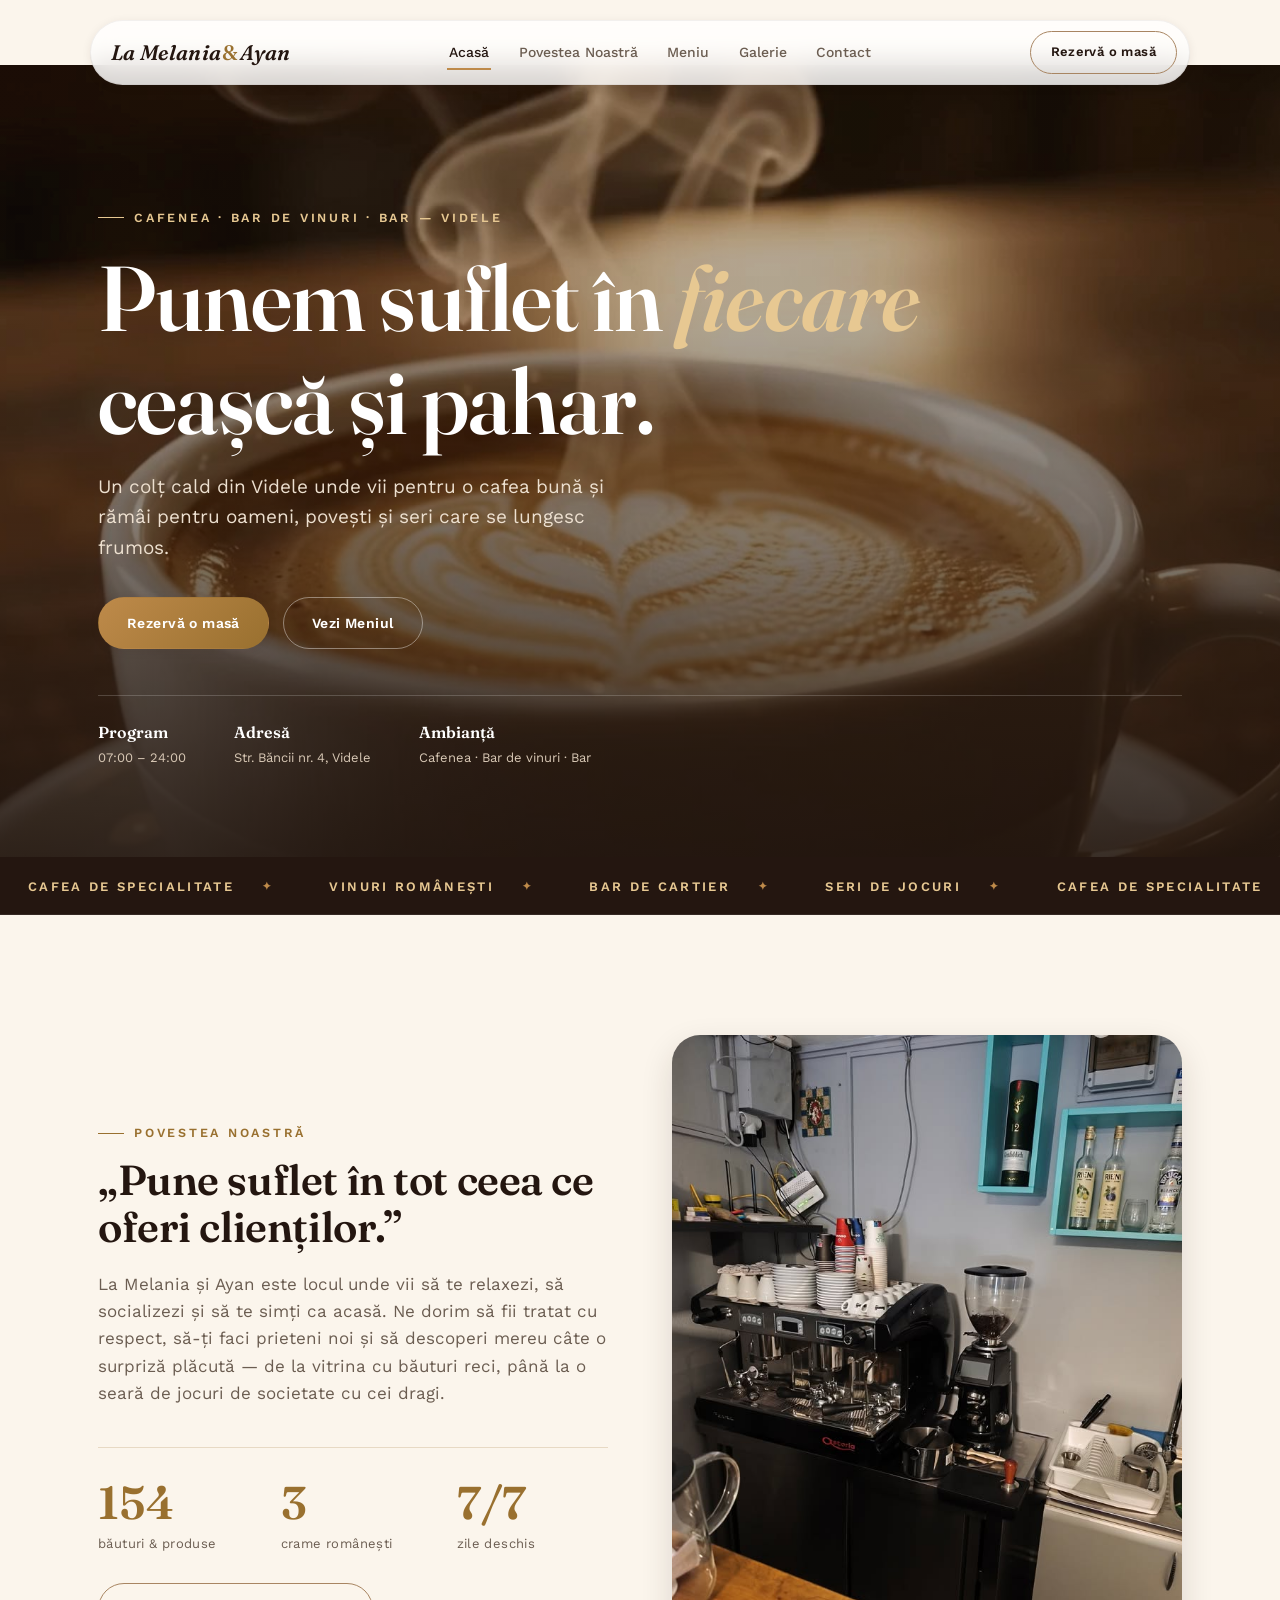
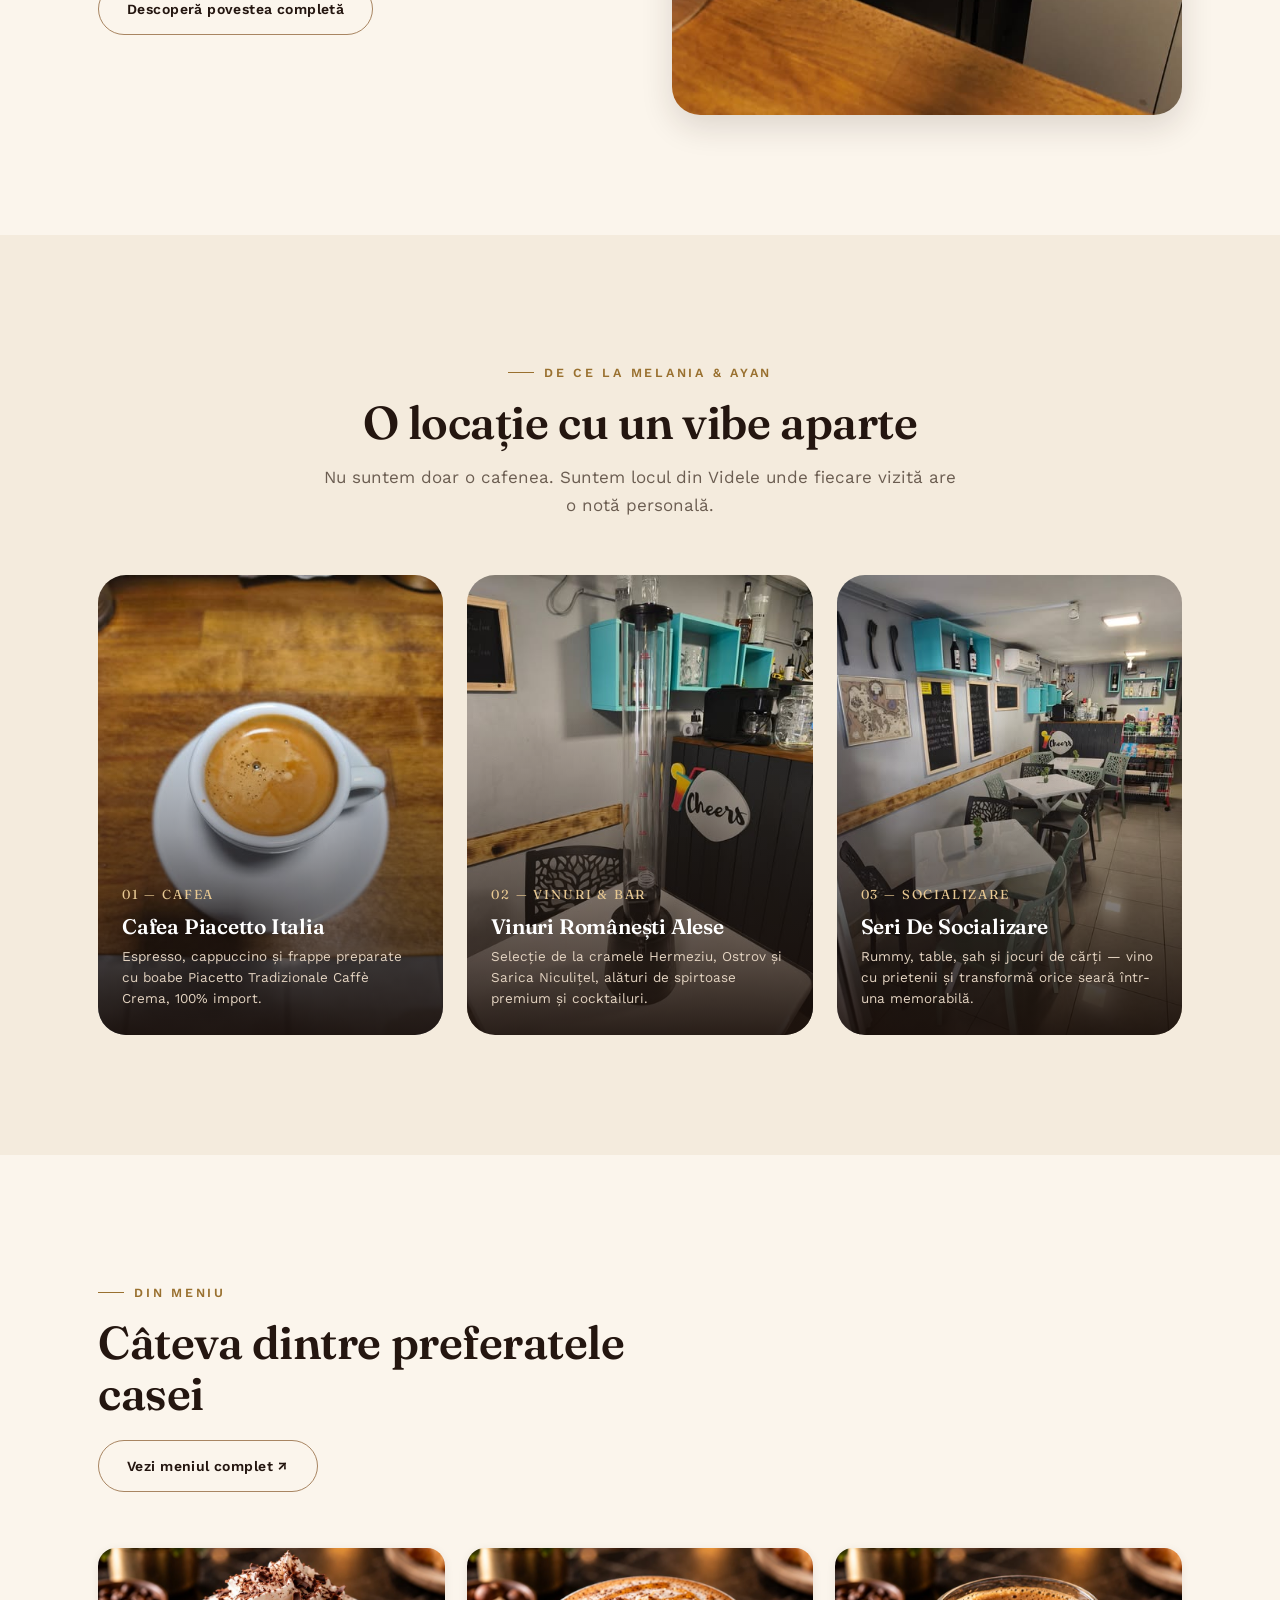
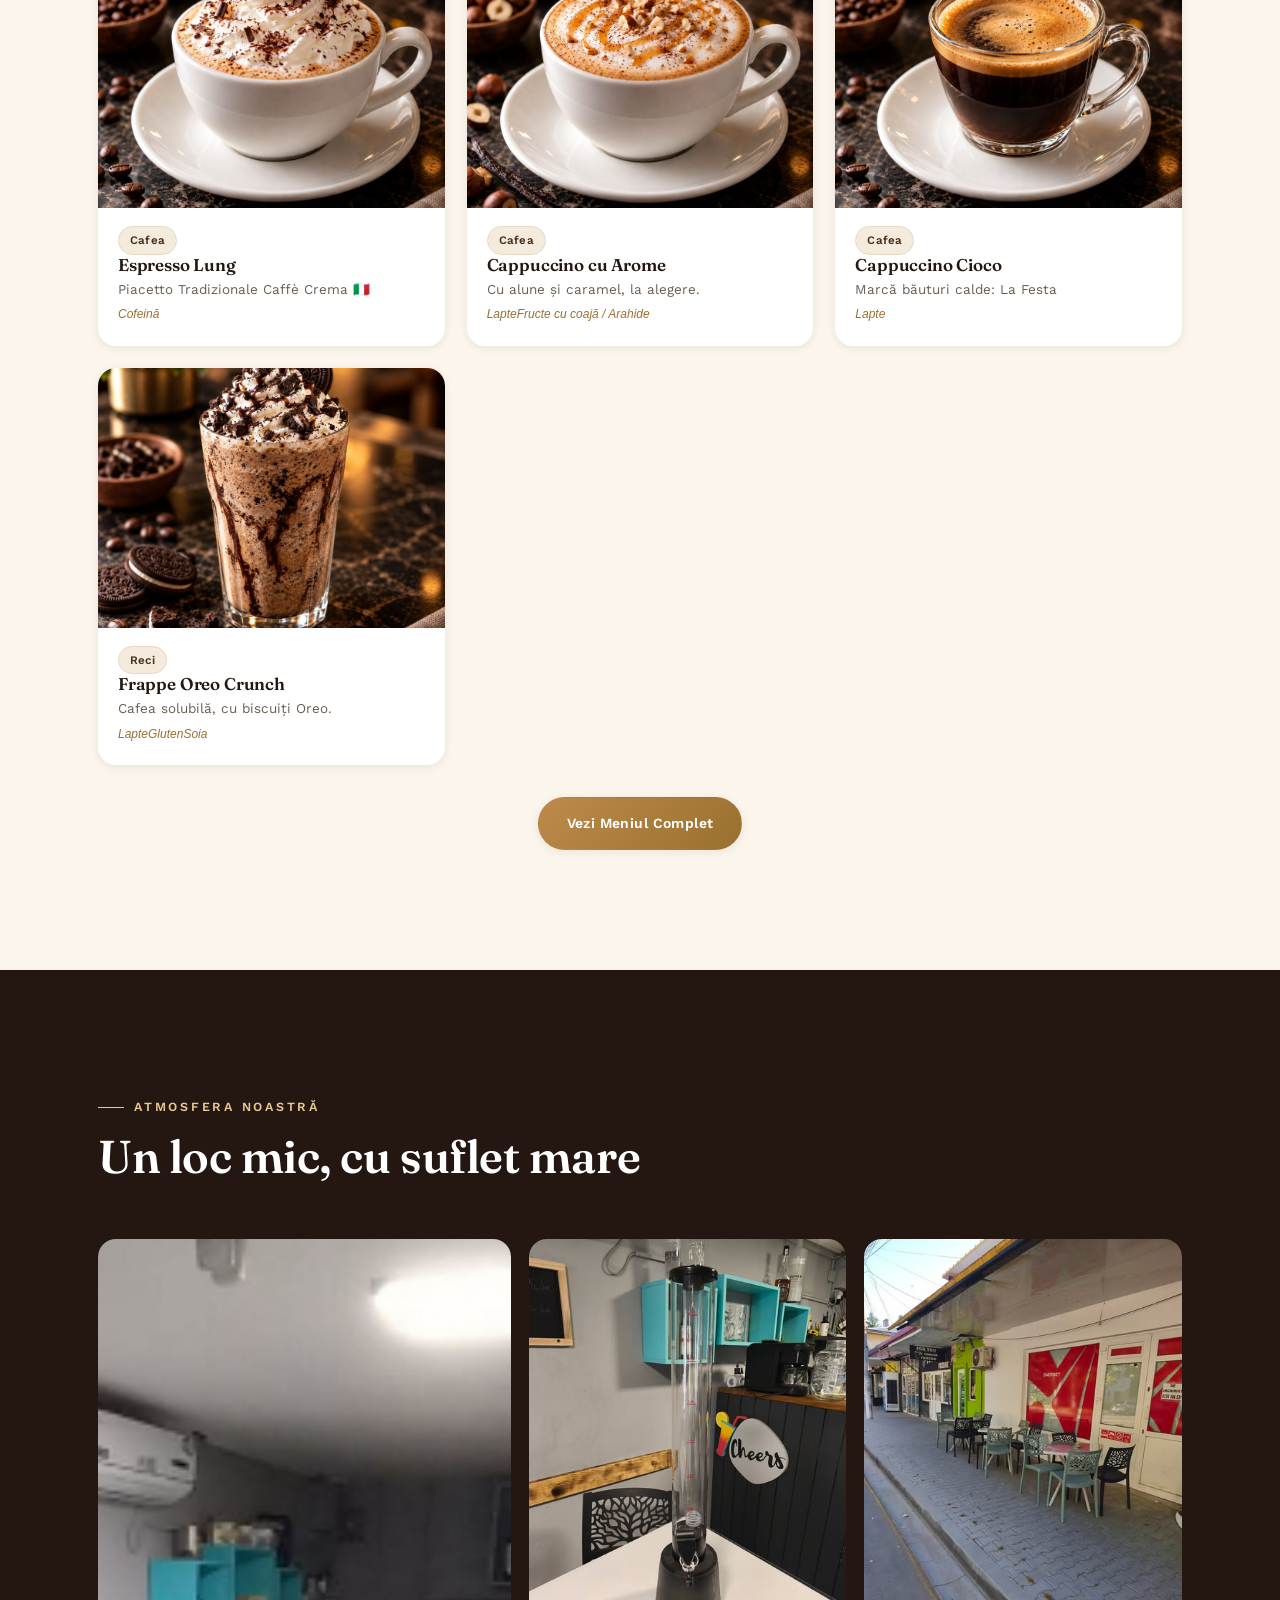
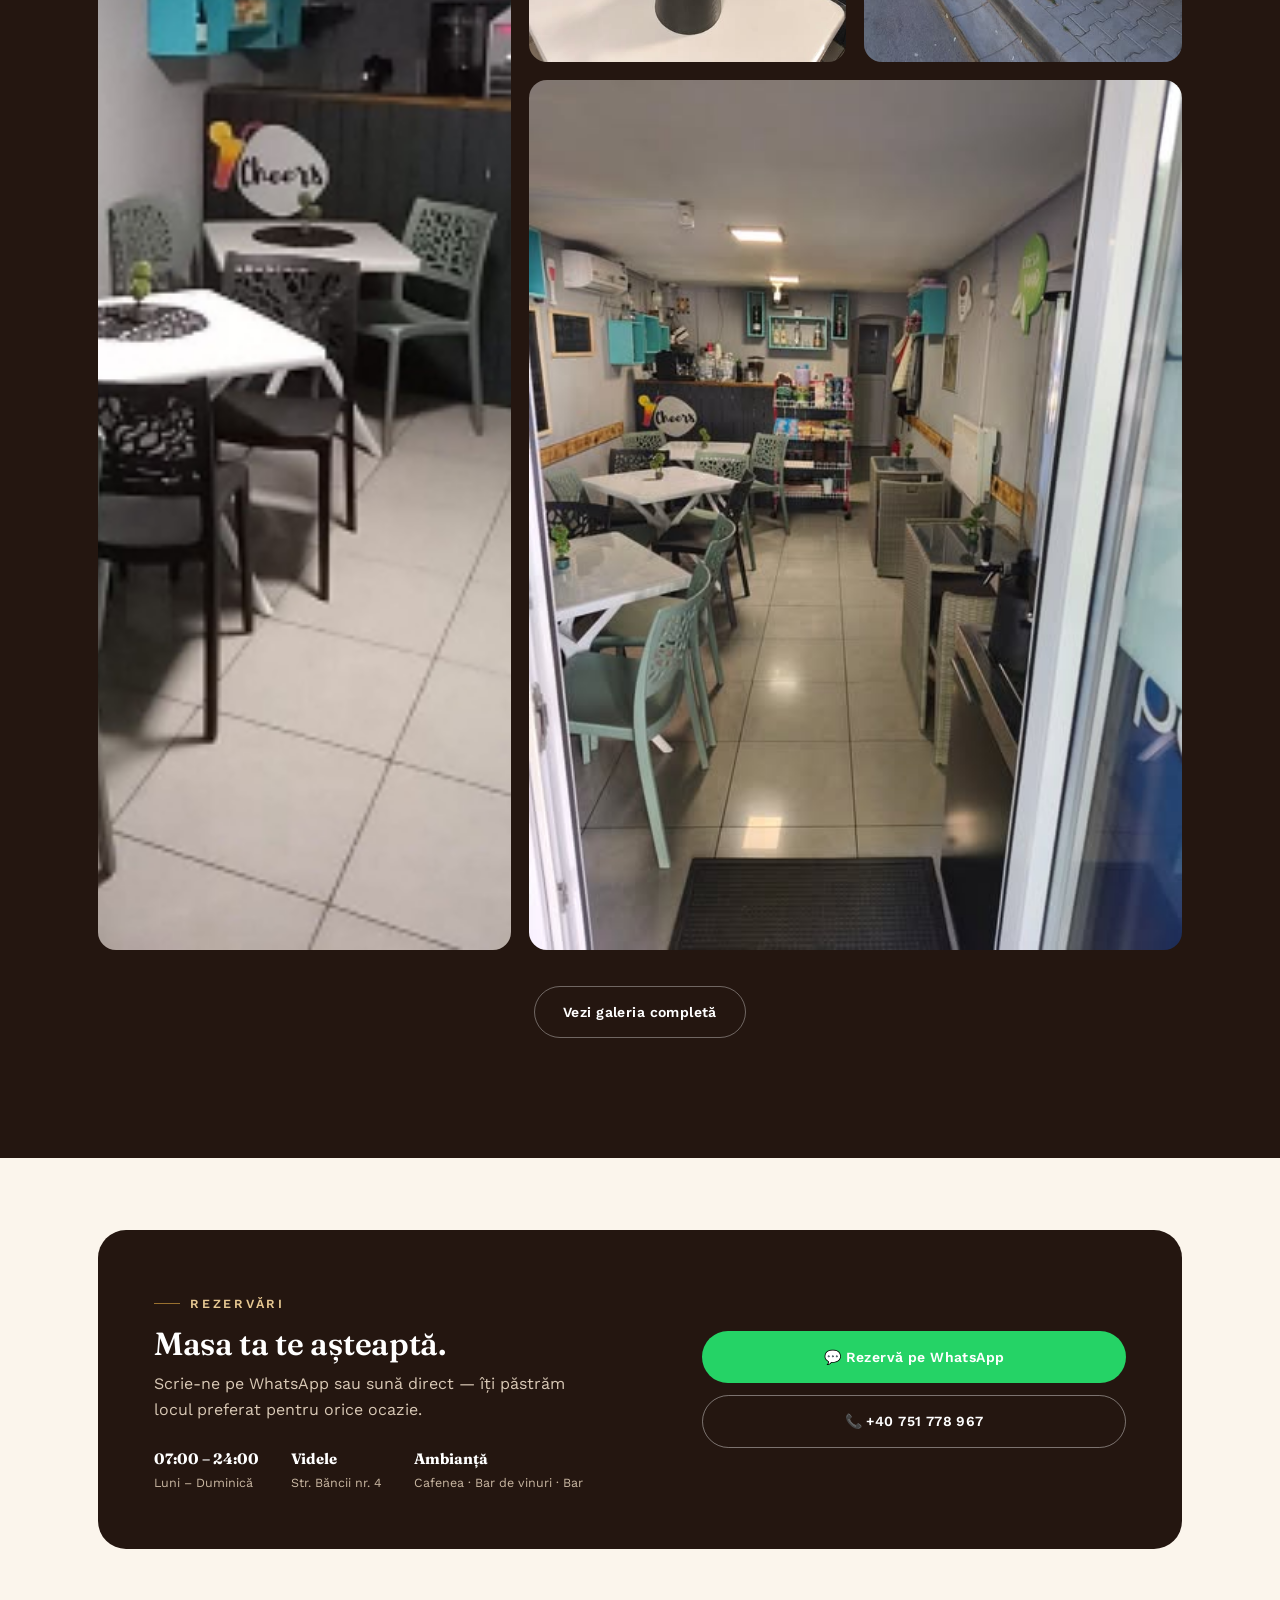
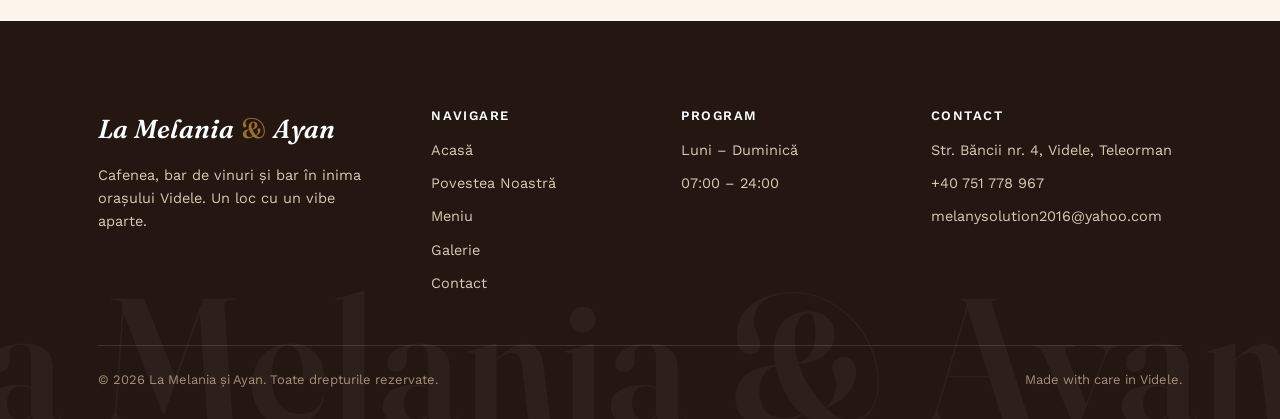
==== commit f16e5d4f: "Update hours to 07:00-24:00 daily per client's confirmed schedule Replace the generic "Deschis zilni" ====
--- a/index.html
+++ b/index.html
@@ -57,7 +57,7 @@
       <a href="meniu.html" class="btn btn-ghost" style="color:#fff;border-color:rgba(255,255,255,.4)">Vezi Meniul</a>
     </div>
     <div class="hero-meta">
-      <div><strong>Program</strong>Deschis zilnic</div>
+      <div><strong>Program</strong>07:00 – 24:00</div>
       <div><strong>Adresă</strong>Str. Băncii nr. 4, Videle</div>
       <div><strong>Ambianță</strong>Cafenea · Bar de vinuri · Bar</div>
     </div>
@@ -225,7 +225,7 @@
         <h3 style="margin-top:12px;">Masa ta te așteaptă.</h3>
         <p>Scrie-ne pe WhatsApp sau sună direct — îți păstrăm locul preferat pentru orice ocazie.</p>
         <div class="cta-hours">
-          <div><strong>Deschis Zilnic</strong>Luni – Duminică</div>
+          <div><strong>07:00 – 24:00</strong>Luni – Duminică</div>
           <div><strong>Videle</strong>Str. Băncii nr. 4</div>
           <div><strong>Ambianță</strong>Cafenea · Bar de vinuri · Bar</div>
         </div>
@@ -260,7 +260,7 @@
         <h4>Program</h4>
         <ul>
           <li>Luni – Duminică</li>
-          <li>Deschis zilnic</li>
+          <li>07:00 – 24:00</li>
         </ul>
       </div>
       <div class="footer-col">
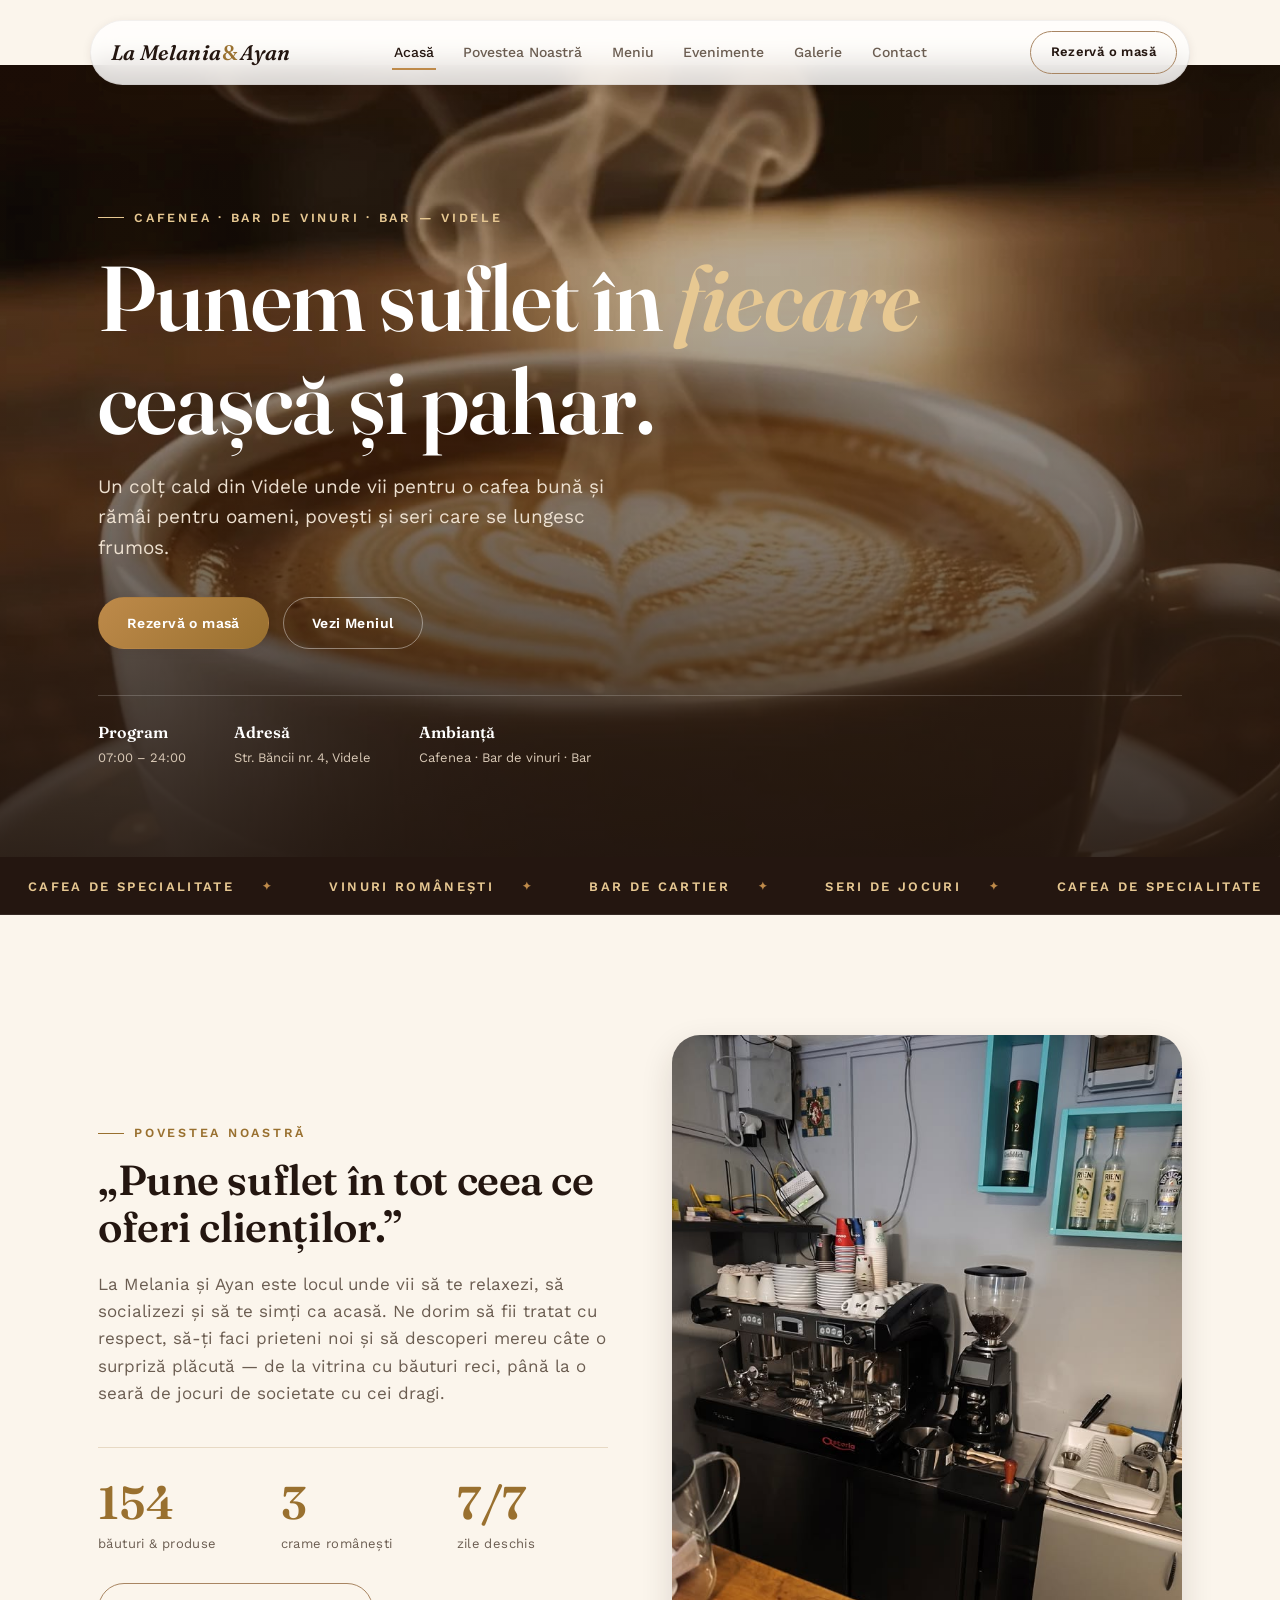
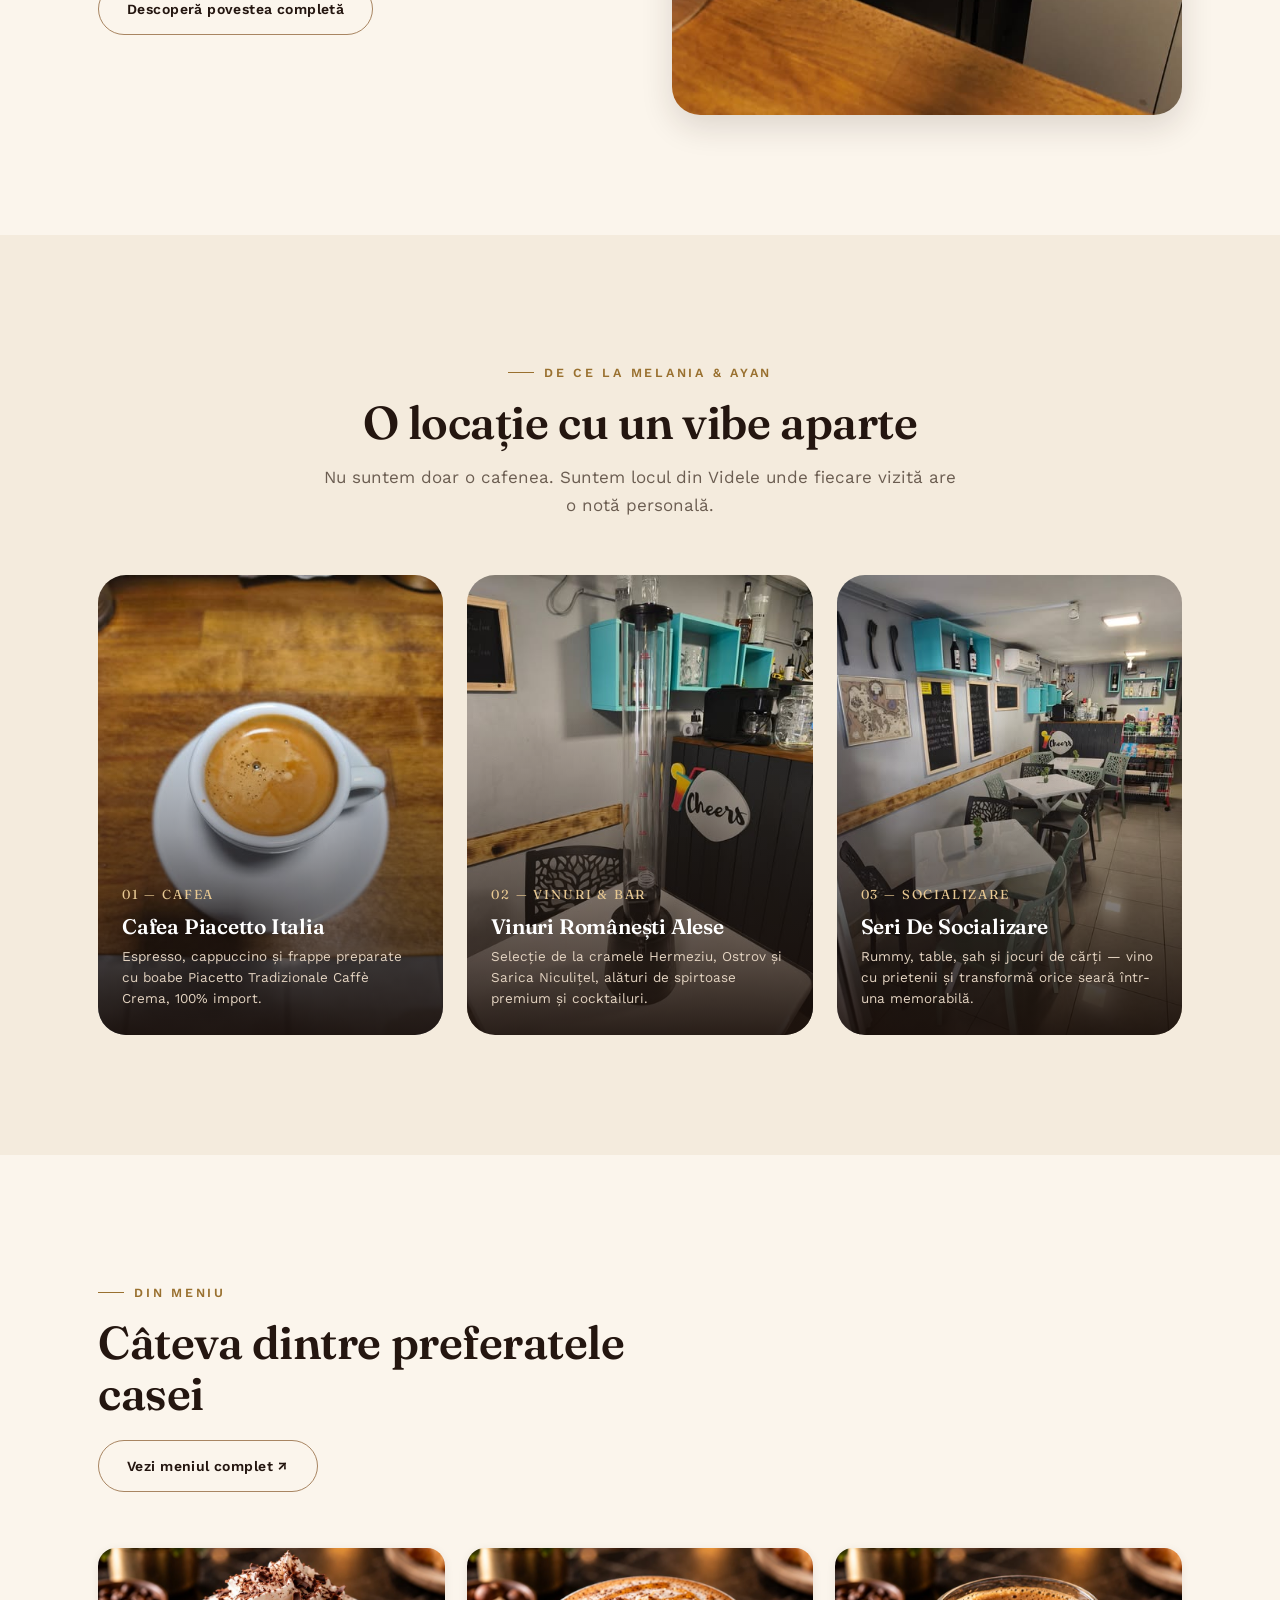
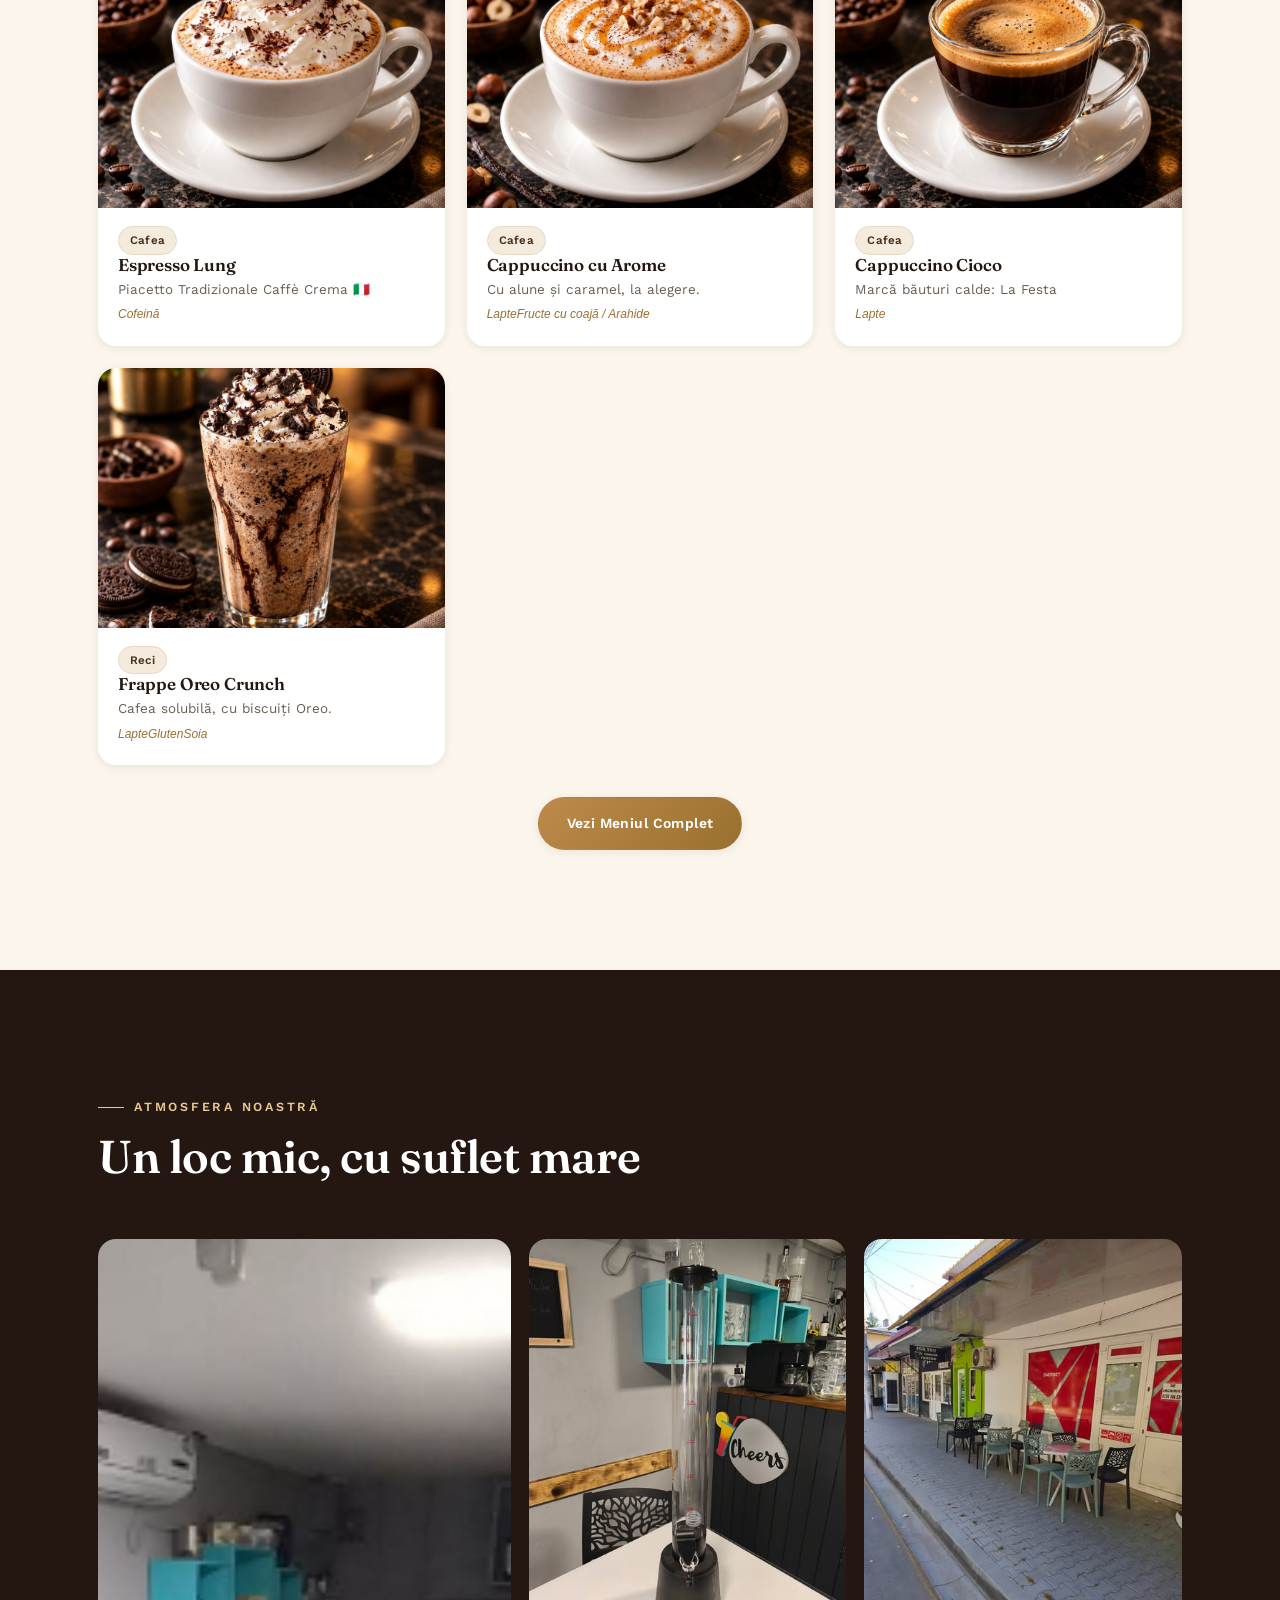
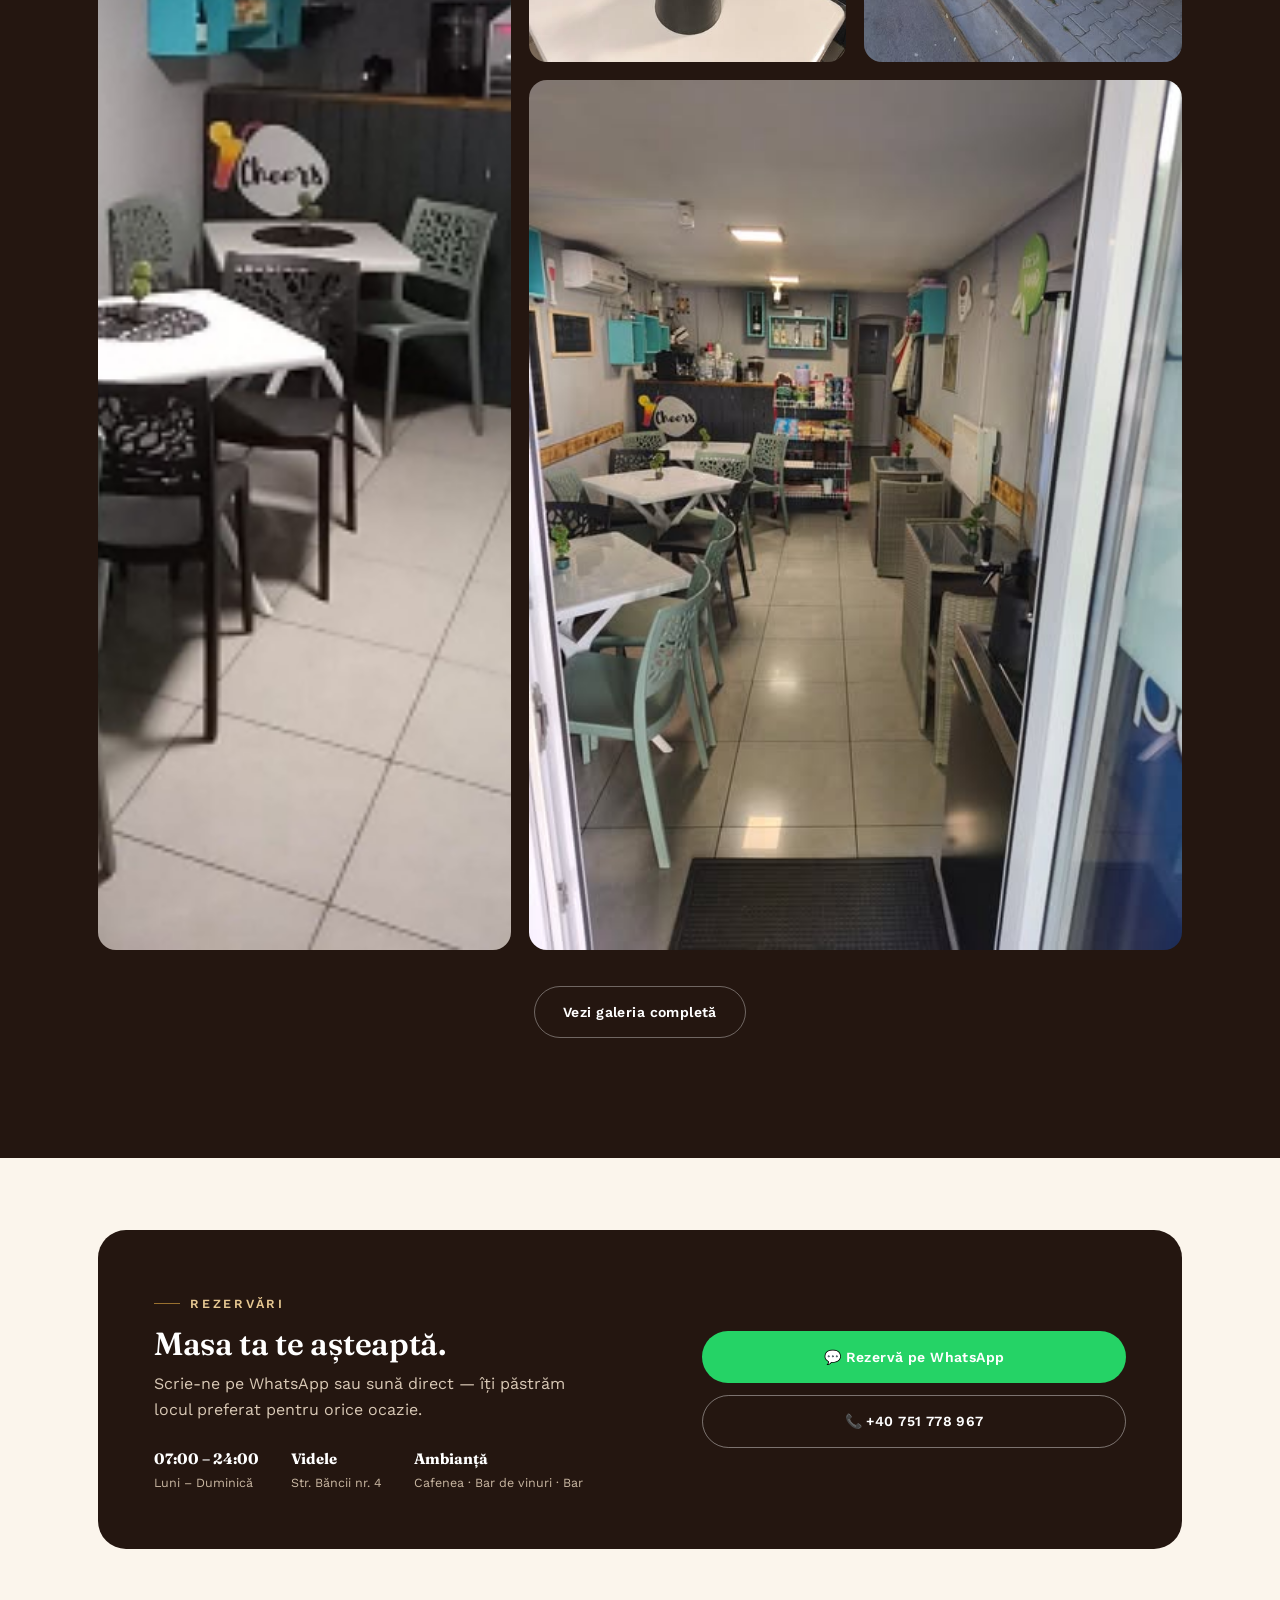
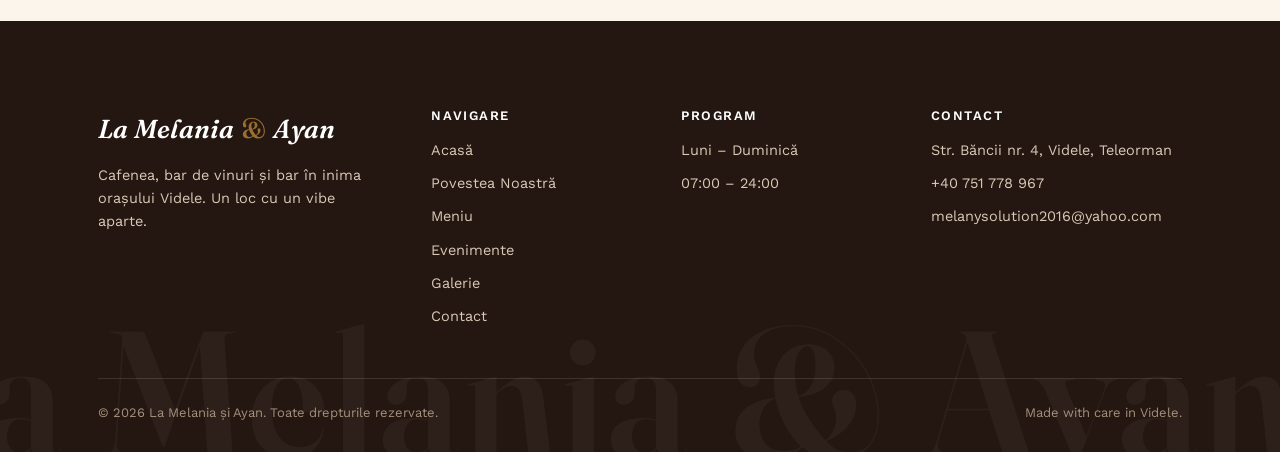
==== commit 90809f6a: "Add dedicated Evenimente (Events) page New /evenimente page for parties, name-days, weddings, baptis" ====
--- a/index.html
+++ b/index.html
@@ -20,6 +20,7 @@
       <a href="index.html">Acasă</a>
       <a href="despre.html">Povestea Noastră</a>
       <a href="meniu.html">Meniu</a>
+      <a href="evenimente.html">Evenimente</a>
       <a href="galerie.html">Galerie</a>
       <a href="contact.html">Contact</a>
     </div>
@@ -33,6 +34,7 @@
   <a href="index.html">Acasă</a>
   <a href="despre.html">Povestea Noastră</a>
   <a href="meniu.html">Meniu</a>
+  <a href="evenimente.html">Evenimente</a>
   <a href="galerie.html">Galerie</a>
   <a href="contact.html">Contact</a>
   <a href="contact.html" class="btn btn-primary">Rezervă o masă</a>
@@ -252,6 +254,7 @@
           <li><a href="index.html">Acasă</a></li>
           <li><a href="despre.html">Povestea Noastră</a></li>
           <li><a href="meniu.html">Meniu</a></li>
+          <li><a href="evenimente.html">Evenimente</a></li>
           <li><a href="galerie.html">Galerie</a></li>
           <li><a href="contact.html">Contact</a></li>
         </ul>
--- a/css/style.css
+++ b/css/style.css
@@ -840,6 +840,48 @@
   .menu-photo-grid{ grid-template-columns: 1fr; }
 }
 
+/* ---------------- events ---------------- */
+.event-types-grid{
+  display:grid;
+  grid-template-columns: repeat(4, 1fr);
+  gap: 22px;
+}
+.event-type-card{
+  background: var(--paper);
+  border-radius: var(--radius-md);
+  padding: 30px 24px;
+  box-shadow: var(--shadow-sm);
+  text-align:center;
+  transition: transform .25s ease, box-shadow .25s ease;
+}
+.event-type-card:hover{ transform: translateY(-4px); box-shadow: var(--shadow-md); }
+.event-type-card .ico{ font-size:28px; }
+.event-type-card h3{ font-size:17px; margin-top:14px; }
+.event-type-card p{ margin-top:8px; font-size:13.5px; color:var(--ink-soft); }
+@media (max-width: 980px){
+  .event-types-grid{ grid-template-columns: repeat(2, 1fr); }
+}
+@media (max-width: 560px){
+  .event-types-grid{ grid-template-columns: 1fr; }
+}
+
+.supply-list{
+  display:grid;
+  grid-template-columns: repeat(3, 1fr);
+  gap: 0;
+  border-top:1px solid var(--cream-line);
+}
+.supply-list > div{ padding: 26px 28px; border-right:1px solid var(--cream-line); }
+.supply-list > div:first-child{ padding-left:0; }
+.supply-list > div:last-child{ padding-right:0; border-right:0; }
+.supply-list h4{ font-family:var(--font-display); font-size:18px; color:var(--cocoa-950); }
+.supply-list p{ margin-top:8px; font-size:14px; color:var(--ink-soft); }
+@media (max-width: 860px){
+  .supply-list{ grid-template-columns: 1fr; }
+  .supply-list > div{ padding: 22px 0 !important; border-right:0 !important; border-bottom:1px solid var(--cream-line); }
+  .supply-list > div:last-child{ border-bottom:0; }
+}
+
 /* ---------------- contact ---------------- */
 .contact-grid{
   display:grid;
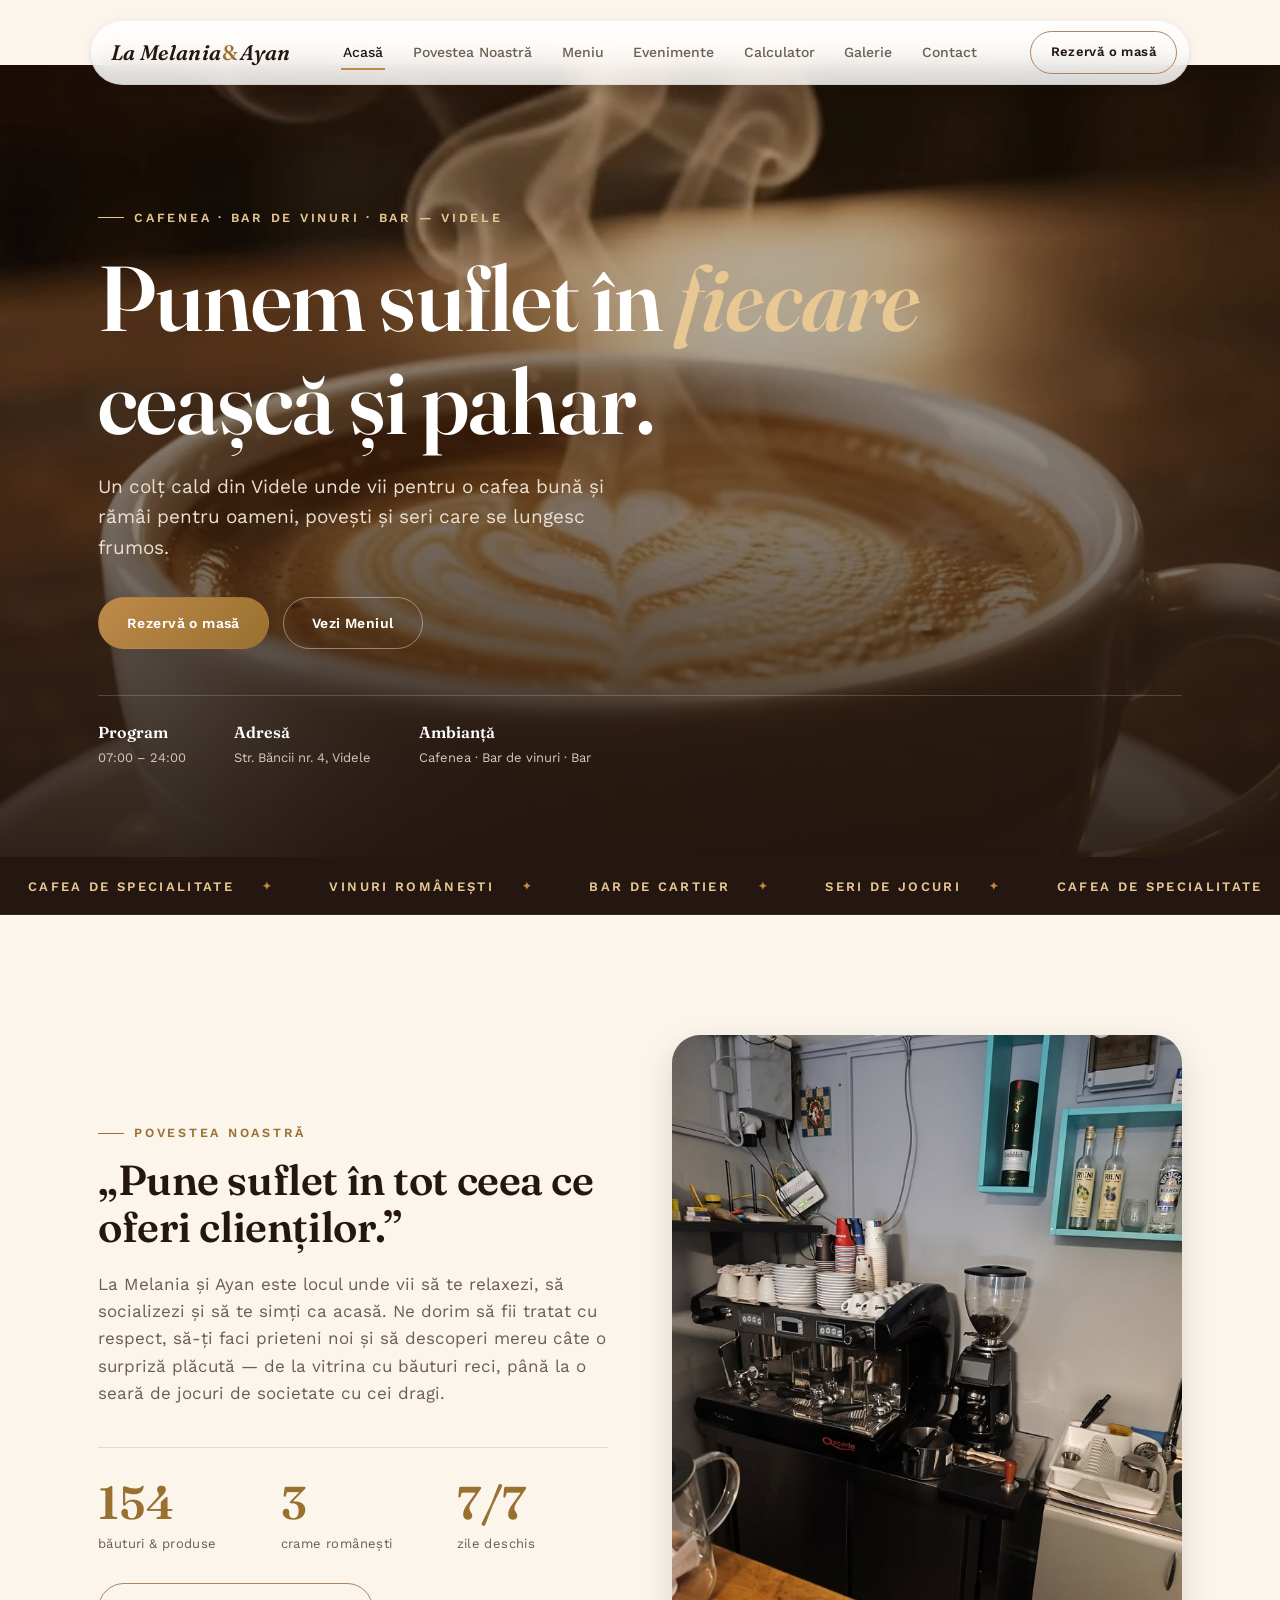
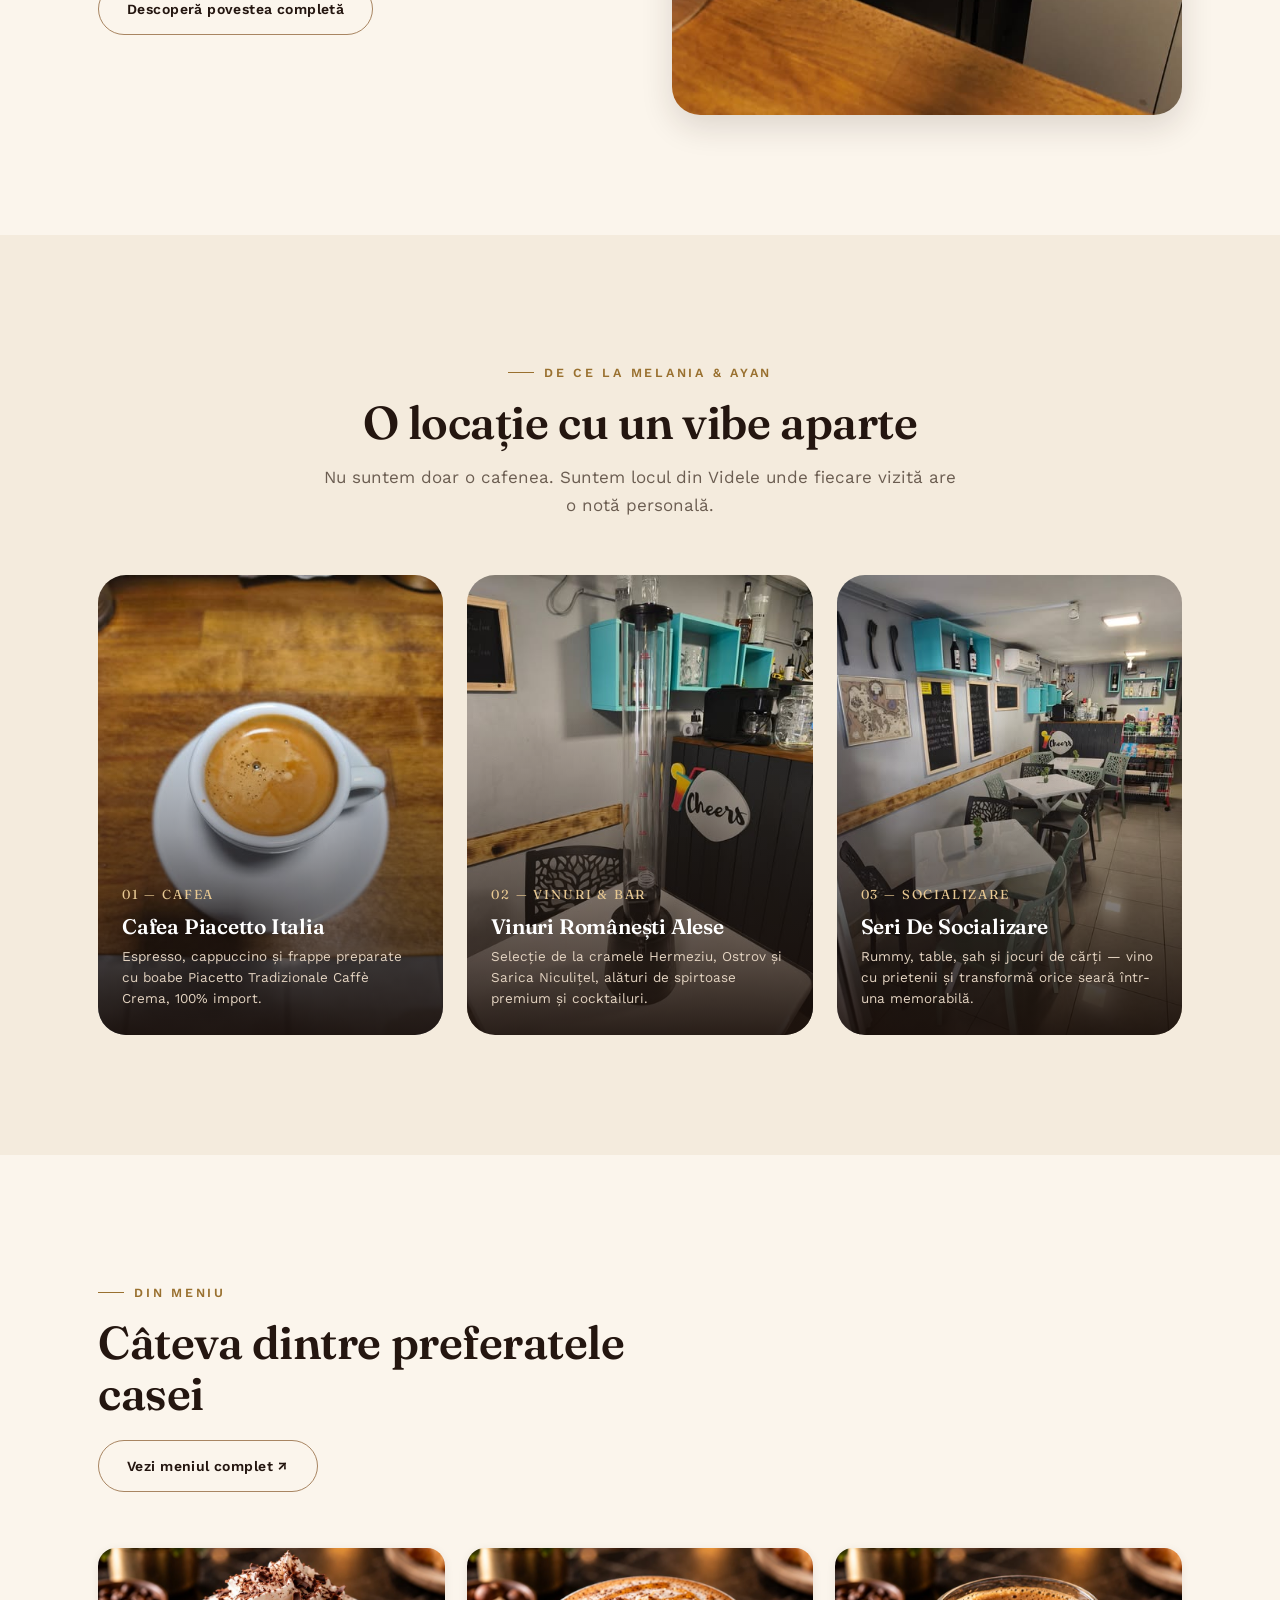
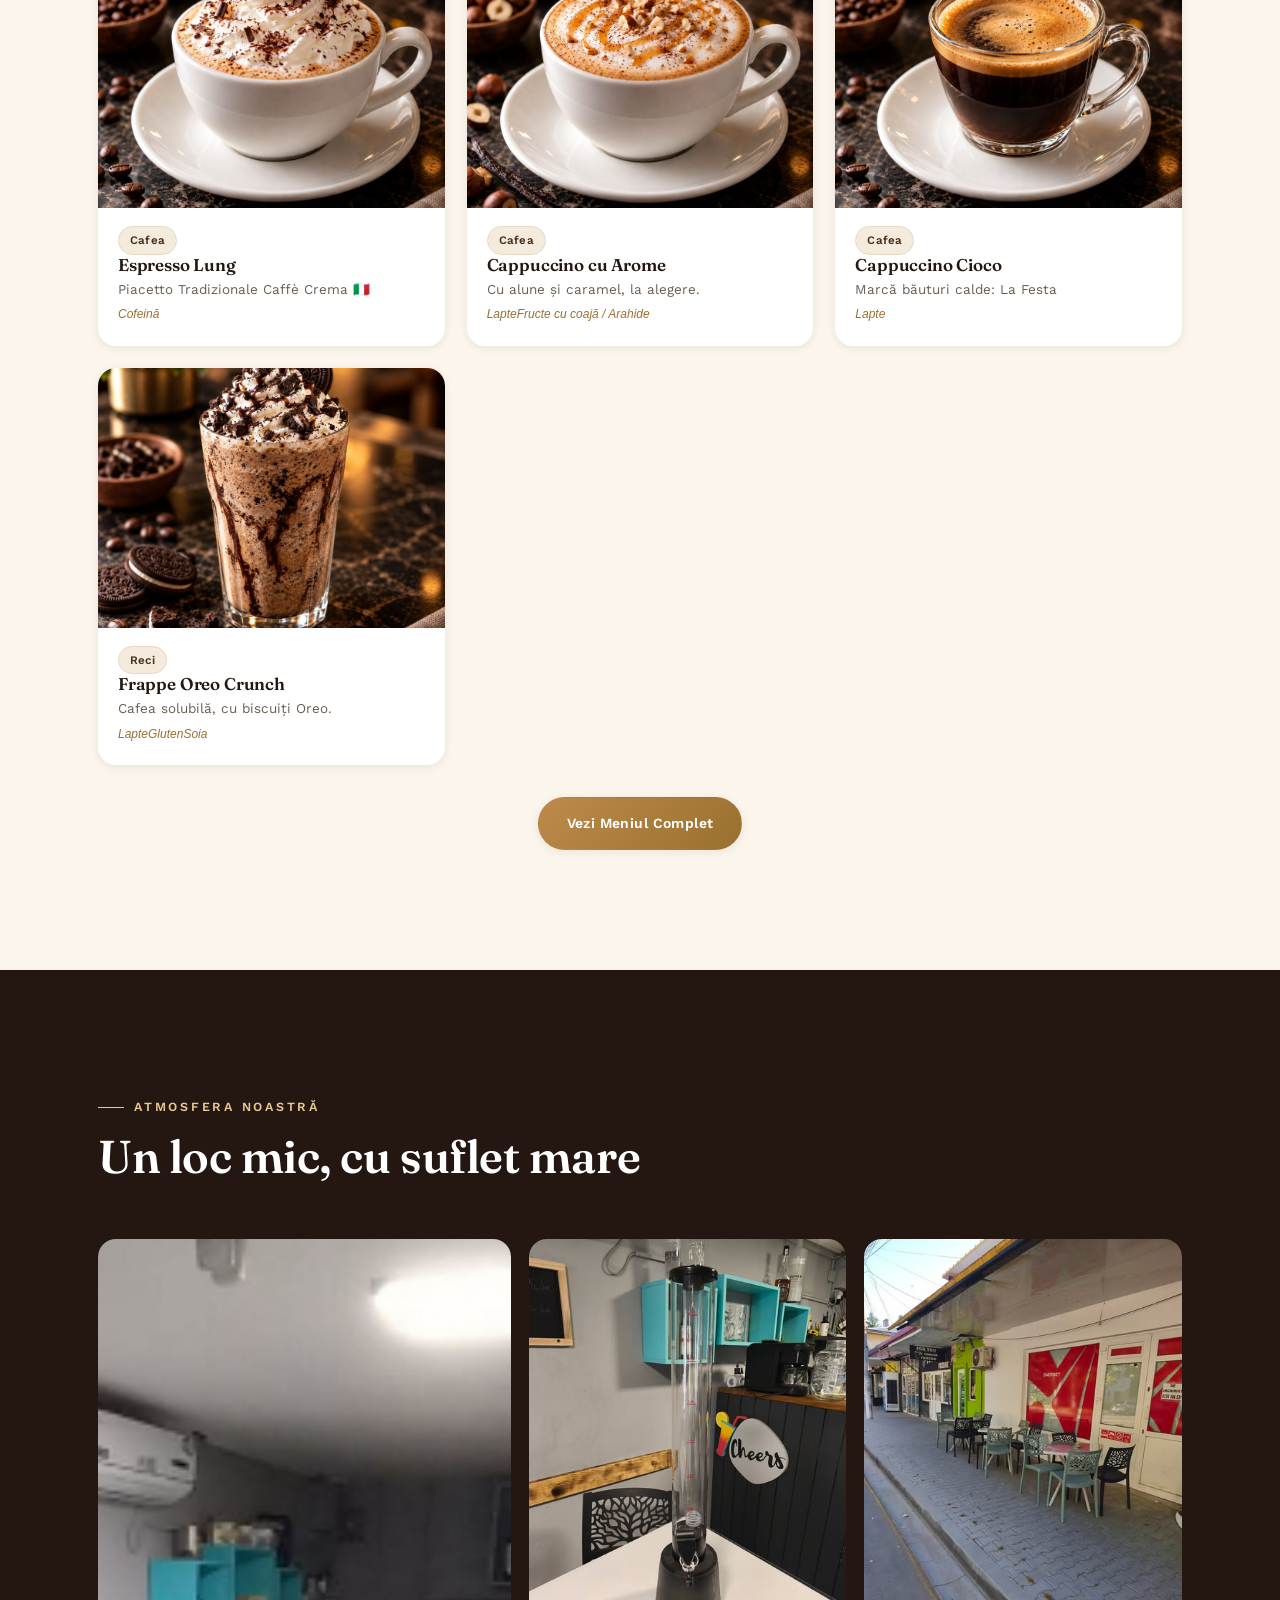
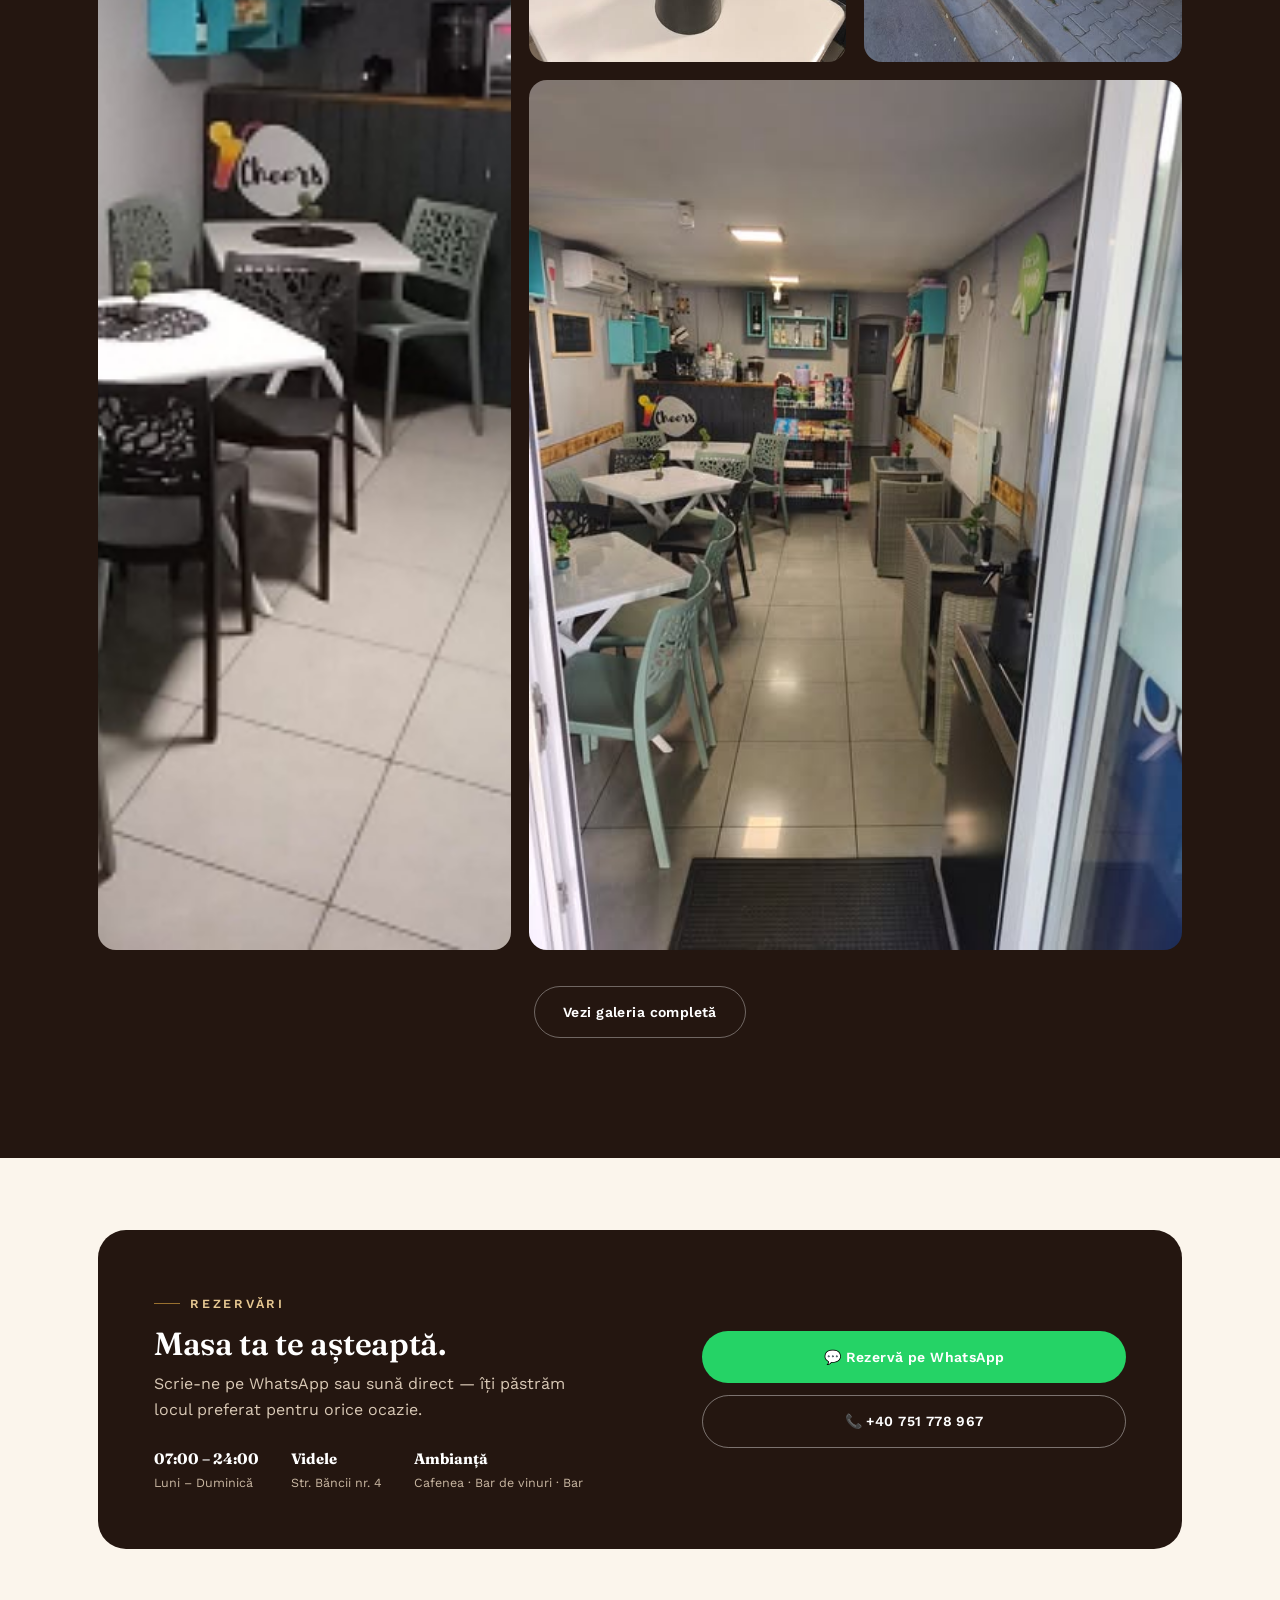
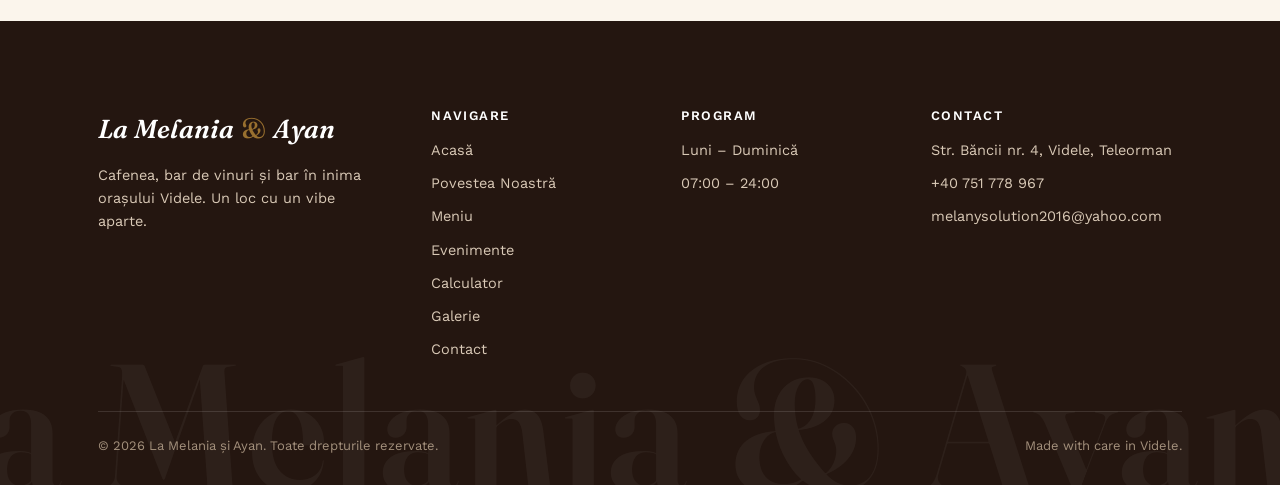
==== commit b1046c28: "Add Calculator link to main nav across all pages Add /calculator-bauturi.html to the desktop nav, mo" ====
--- a/index.html
+++ b/index.html
@@ -21,6 +21,7 @@
       <a href="despre.html">Povestea Noastră</a>
       <a href="meniu.html">Meniu</a>
       <a href="evenimente.html">Evenimente</a>
+      <a href="calculator-bauturi.html">Calculator</a>
       <a href="galerie.html">Galerie</a>
       <a href="contact.html">Contact</a>
     </div>
@@ -35,6 +36,7 @@
   <a href="despre.html">Povestea Noastră</a>
   <a href="meniu.html">Meniu</a>
   <a href="evenimente.html">Evenimente</a>
+  <a href="calculator-bauturi.html">Calculator</a>
   <a href="galerie.html">Galerie</a>
   <a href="contact.html">Contact</a>
   <a href="contact.html" class="btn btn-primary">Rezervă o masă</a>
@@ -255,6 +257,7 @@
           <li><a href="despre.html">Povestea Noastră</a></li>
           <li><a href="meniu.html">Meniu</a></li>
           <li><a href="evenimente.html">Evenimente</a></li>
+          <li><a href="calculator-bauturi.html">Calculator</a></li>
           <li><a href="galerie.html">Galerie</a></li>
           <li><a href="contact.html">Contact</a></li>
         </ul>
--- a/css/style.css
+++ b/css/style.css
@@ -882,6 +882,104 @@
   .supply-list > div:last-child{ border-bottom:0; }
 }
 
+/* ---------------- events drinks catalog ---------------- */
+.drinks-category{
+  display:grid;
+  grid-template-columns: 320px 1fr;
+  gap: 32px;
+  align-items:start;
+  padding: 36px 0;
+  border-bottom: 1px solid var(--cream-line);
+}
+.drinks-category:first-of-type{ padding-top:0; }
+.drinks-category-media{
+  border-radius: var(--radius-md);
+  overflow:hidden;
+  aspect-ratio: 4/3;
+  box-shadow: var(--shadow-sm);
+}
+.drinks-category-media img{ width:100%; height:100%; object-fit:cover; }
+.drinks-category-body h3{ font-size: clamp(20px,2.4vw,26px); margin-top:10px; }
+.drinks-list{
+  margin-top:18px;
+  display:grid;
+  grid-template-columns: 1fr 1fr;
+  gap: 6px 28px;
+}
+.drinks-list li{
+  font-size: 14.5px;
+  color: var(--ink-soft);
+  padding: 7px 0;
+  border-bottom: 1px dashed var(--cream-line);
+}
+@media (max-width: 860px){
+  .drinks-category{ grid-template-columns: 1fr; }
+  .drinks-category-media{ aspect-ratio: 16/9; }
+}
+@media (max-width: 560px){
+  .drinks-list{ grid-template-columns: 1fr; }
+}
+
+/* ---------------- drink calculator ---------------- */
+.calc-card{
+  background: var(--paper);
+  border-radius: var(--radius-lg);
+  box-shadow: var(--shadow-md);
+  padding: clamp(28px, 4vw, 48px);
+  display:grid;
+  grid-template-columns: 1fr 1fr;
+  gap: clamp(28px, 4vw, 56px);
+}
+.calc-field{ margin-bottom: 22px; }
+.calc-field label{
+  display:flex; justify-content:space-between; align-items:baseline;
+  font-size:13.5px; font-weight:600; color:var(--cocoa-950); margin-bottom:10px;
+}
+.calc-field label span{ font-family:var(--font-display); color:var(--gold-dark); font-weight:600; font-size:15px; }
+.calc-field input[type="number"]{
+  width:100%;
+  padding: 12px 16px;
+  border-radius: var(--radius-sm);
+  border: 1px solid var(--cream-line);
+  background: var(--cream);
+  font-family: var(--font-body);
+  font-size: 16px;
+  color: var(--ink);
+}
+.calc-field input[type="number"]:focus{ outline:2px solid var(--gold-soft); background:#fff; }
+
+.calc-slider-group{ margin-top: 28px; }
+.calc-slider-group > p{ font-size:13px; color:var(--ink-soft); margin-bottom:16px; }
+.calc-slider-row{ margin-bottom:18px; }
+.calc-slider-row label{
+  display:flex; justify-content:space-between;
+  font-size:13.5px; font-weight:600; color:var(--cocoa-950); margin-bottom:8px;
+}
+.calc-slider-row label span{ color: var(--gold-dark); font-family:var(--font-display); }
+.calc-slider-row input[type="range"]{
+  width:100%;
+  accent-color: var(--gold-dark);
+  height:4px;
+}
+
+.calc-results{
+  background: var(--cream-soft);
+  border-radius: var(--radius-md);
+  padding: 28px 24px;
+  display:flex;
+  flex-direction:column;
+  justify-content:center;
+}
+.calc-results h4{ font-size:13px; text-transform:uppercase; letter-spacing:.1em; color:var(--gold-dark); text-align:center; margin-bottom:20px; }
+.calc-results-grid{ display:grid; grid-template-columns: repeat(3,1fr); gap:14px; text-align:center; }
+.calc-result-item strong{ display:block; font-family:var(--font-display); font-size: clamp(30px,4vw,42px); color:var(--cocoa-950); }
+.calc-result-item span{ display:block; margin-top:4px; font-size:12.5px; color:var(--ink-soft); }
+.calc-note{ margin-top:20px; font-size:12px; color:var(--ink-soft); text-align:center; }
+.calc-cta{ margin-top:22px; text-align:center; }
+@media (max-width: 860px){
+  .calc-card{ grid-template-columns:1fr; }
+}
+
 /* ---------------- contact ---------------- */
 .contact-grid{
   display:grid;
